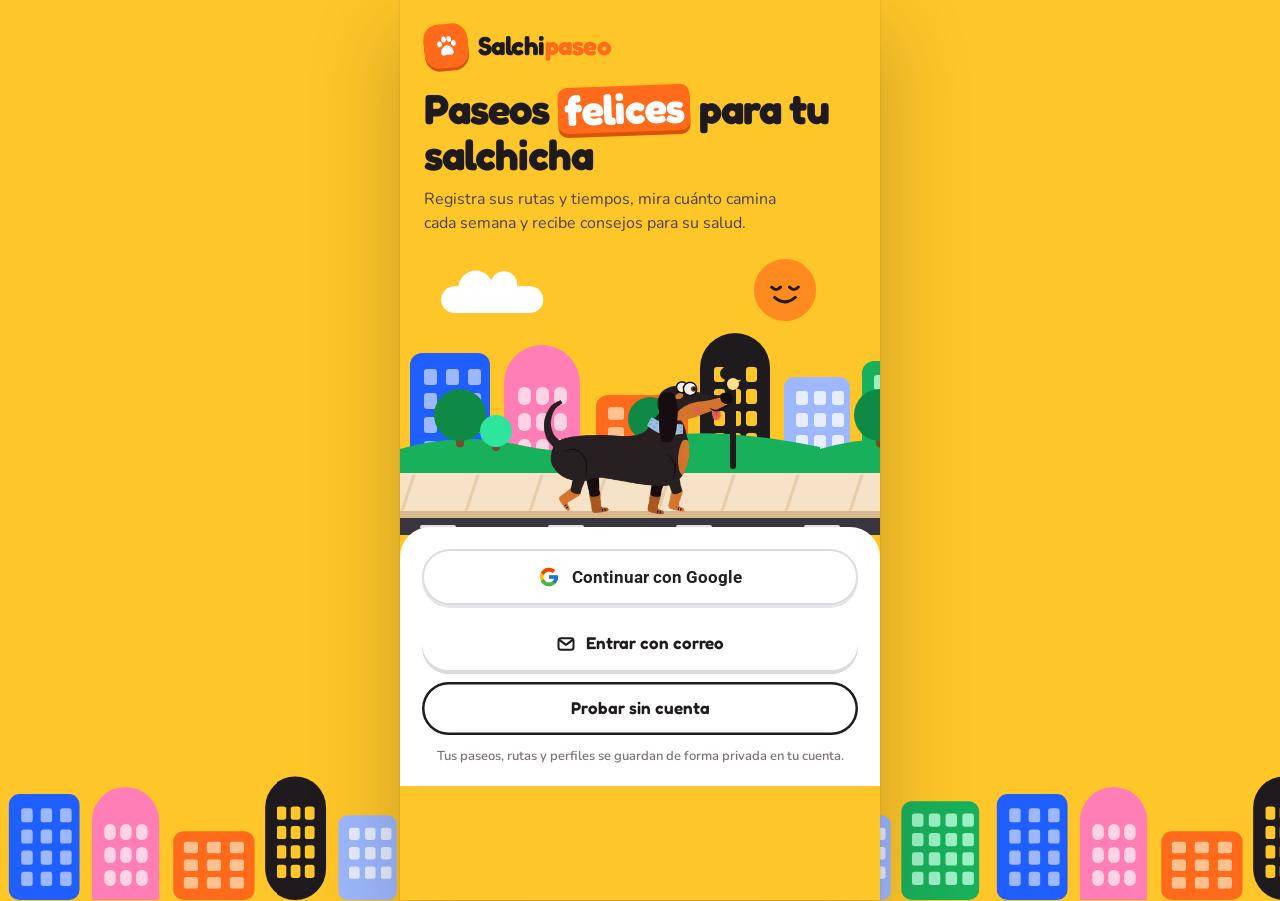
==== index.html @ cae1d387 "v6: el nivel ya no queda tapado por el perro en la app de iPhone" ====
<!DOCTYPE html>
<html lang="es">
<head>
<meta charset="utf-8">
<meta name="viewport" content="width=device-width, initial-scale=1, viewport-fit=cover">
<title>Salchipaseo · Paseos felices para tu perro</title>
<meta name="description" content="Registra los paseos de tu perro: rutas, tiempos, estadísticas y consejos de salud.">
<meta name="theme-color" content="#FFC629">
<meta name="apple-mobile-web-app-capable" content="yes">
<meta name="mobile-web-app-capable" content="yes">
<meta name="apple-mobile-web-app-status-bar-style" content="default">
<meta name="apple-mobile-web-app-title" content="Salchipaseo">
<link rel="manifest" href="manifest.webmanifest">
<link rel="icon" type="image/png" href="favicon.png">
<link rel="apple-touch-icon" href="apple-touch-icon.png">
<link rel="preconnect" href="https://fonts.googleapis.com">
<link rel="preconnect" href="https://fonts.gstatic.com" crossorigin>
<link href="https://fonts.googleapis.com/css2?family=Fredoka:wght@500;600;700&family=Nunito:wght@500;600;700;800&family=Roboto:wght@500;700&family=Caveat:wght@600;700&display=swap" rel="stylesheet">
<link rel="stylesheet" href="leaflet.css">
<link rel="stylesheet" href="styles.css?v=6">
</head>
<body>
<div class="desk-bg" id="deskBg" aria-hidden="true"></div>
<div class="app" id="app">

  <!-- ============ CARGANDO ============ -->
  <section class="screen loading on" id="scr-loading">
    <div class="walk-scene" data-scene><img class="ws-dog" data-asset="caminando" alt=""></div>
    <p>Cargando…</p>
  </section>

  <!-- ============ LOGIN ============ -->
  <section class="screen login" id="scr-login">
    <div class="login-top">
      <span class="logo"><span class="logo-mark" aria-hidden="true"><svg viewBox="0 0 24 24" fill="#fff"><ellipse cx="6" cy="9.5" rx="2.1" ry="2.6"/><ellipse cx="10" cy="5.6" rx="2.1" ry="2.7"/><ellipse cx="14.6" cy="5.6" rx="2.1" ry="2.7"/><ellipse cx="18.4" cy="9.6" rx="2.1" ry="2.6"/><path d="M12.3 11c2.6 0 5.6 3.6 5.6 6.2 0 1.8-1.3 2.6-2.8 2.6-1.2 0-1.8-.6-2.8-.6s-1.7.6-2.9.6c-1.5 0-2.8-.8-2.8-2.6 0-2.6 3-6.2 5.7-6.2z"/></svg></span><span>Salchi<b>paseo</b></span></span>
      <h1>Paseos <span>felices</span> para tu salchicha</h1>
      <p>Registra sus rutas y tiempos, mira cuánto camina cada semana y recibe consejos para su salud.</p>
    </div>
    <div class="walk-scene" data-scene><img class="ws-dog" data-asset="caminando" alt="Goku caminando por la vereda"></div>
    <div class="login-actions">
      <div class="config-warn" id="configWarn" hidden>Falta conectar Supabase: completa <b>config.js</b> para activar el login con Google. Mientras tanto puedes probar la app sin cuenta.</div>
      <button class="btn-google" id="googleBtn"><svg viewBox="0 0 48 48" aria-hidden="true"><path fill="#FFC107" d="M43.6 20.5H42V20H24v8h11.3C33.7 32.7 29.2 36 24 36c-6.6 0-12-5.4-12-12s5.4-12 12-12c3.1 0 5.8 1.2 7.9 3.1l5.7-5.7C34 6.1 29.3 4 24 4 12.9 4 4 12.9 4 24s8.9 20 20 20 20-8.9 20-20c0-1.3-.1-2.4-.4-3.5z"/><path fill="#FF3D00" d="m6.3 14.7 6.6 4.8C14.7 15.1 19 12 24 12c3.1 0 5.8 1.2 7.9 3.1l5.7-5.7C34 6.1 29.3 4 24 4 16.3 4 9.7 8.3 6.3 14.7z"/><path fill="#4CAF50" d="M24 44c5.2 0 9.9-2 13.4-5.2l-6.2-5.2C29.2 35.1 26.7 36 24 36c-5.2 0-9.6-3.3-11.3-8l-6.5 5C9.5 39.6 16.2 44 24 44z"/><path fill="#1976D2" d="M43.6 20.5H42V20H24v8h11.3c-.8 2.2-2.2 4.2-4.1 5.6l6.2 5.2C37 39.2 44 34 44 24c0-1.3-.1-2.4-.4-3.5z"/></svg>Continuar con Google</button>
      <button class="btn btn-white btn-block" id="otpBtn" data-action="otp"><svg viewBox="0 0 24 24" fill="none" stroke="currentColor" stroke-width="2.4" stroke-linecap="round" stroke-linejoin="round"><rect x="3" y="5" width="18" height="14" rx="3"/><path d="m4 7 8 6 8-6"/></svg>Entrar con correo</button>
      <button class="btn btn-ghost btn-block" id="demoBtn">Probar sin cuenta</button>
      <p class="fine">Tus paseos, rutas y perfiles se guardan de forma privada en tu cuenta.</p>
    </div>
  </section>

  <!-- ============ ONBOARDING ============ -->
  <section class="screen onboard" id="scr-onboard">
    <div class="onb-head" id="onbHead">
      <h1 id="onbTitle">¡Hola! Cuéntanos de tu salchicha</h1>
      <p>Con estos datos calculamos su comida, paseos y metas.</p>
      <img data-asset="ladeando" alt="Salchicha ladeando la cabeza">
    </div>
    <div class="onb-body">
      <form class="form" id="onbForm" autocomplete="off" data-dogform></form>
      <button class="btn btn-orange btn-lg btn-block" id="onbSave" style="margin-top:18px">Crear perfil</button>
      <button class="btn btn-ghost btn-block" id="onbCancel" style="margin-top:12px" hidden>Cancelar</button>
    </div>
  </section>

  <!-- ============ APP ============ -->
  <section class="screen" id="scr-main">
    <div class="demo-bar" id="demoBar" hidden><span class="pill">DEMO</span><span>Sin cuenta · no se guarda</span><button class="link-btn" id="demoExit">Iniciar sesión</button></div>
    <div class="sync-bar" id="syncBar" hidden></div>

    <!-- PERFIL -->
    <div class="view" id="v-perfil">
      <div class="pg-sky" id="pgSky">
        <div class="bokeh" id="pgBokeh"></div>
        <div class="pg-top">
          <button class="dog-switch" id="dogSwitch" aria-label="Cambiar de perro"><img alt=""><span data-bind="dogname">Goku</span><svg viewBox="0 0 24 24" fill="none" stroke="currentColor" stroke-width="3" stroke-linecap="round"><path d="m6 9 6 6 6-6"/></svg></button>
          <div class="pg-actions"><button class="pg-gear" data-action="add-photo" aria-label="Subir foto"><svg viewBox="0 0 24 24" fill="none" stroke="currentColor" stroke-width="2.2" stroke-linecap="round" stroke-linejoin="round"><path d="M4 8.5A2.5 2.5 0 0 1 6.5 6h1.8l1.4-2h4.6l1.4 2h1.8A2.5 2.5 0 0 1 20 8.5v9a2.5 2.5 0 0 1-2.5 2.5h-11A2.5 2.5 0 0 1 4 17.5z"/><circle cx="12" cy="13" r="3.6"/></svg></button><button class="pg-gear" data-go="ajustes" aria-label="Ajustes"><svg viewBox="0 0 24 24" fill="none" stroke="currentColor" stroke-width="2.2" stroke-linecap="round" stroke-linejoin="round"><circle cx="12" cy="12" r="3"/><path d="M19.4 15a1.7 1.7 0 0 0 .3 1.8l.1.1a2 2 0 1 1-2.8 2.8l-.1-.1a1.7 1.7 0 0 0-1.8-.3 1.7 1.7 0 0 0-1 1.5V21a2 2 0 1 1-4 0v-.1a1.7 1.7 0 0 0-1.1-1.5 1.7 1.7 0 0 0-1.8.3l-.1.1a2 2 0 1 1-2.8-2.8l.1-.1a1.7 1.7 0 0 0 .3-1.8 1.7 1.7 0 0 0-1.5-1H3a2 2 0 1 1 0-4h.1a1.7 1.7 0 0 0 1.5-1.1 1.7 1.7 0 0 0-.3-1.8l-.1-.1a2 2 0 1 1 2.8-2.8l.1.1a1.7 1.7 0 0 0 1.8.3H9a1.7 1.7 0 0 0 1-1.5V3a2 2 0 1 1 4 0v.1a1.7 1.7 0 0 0 1 1.5 1.7 1.7 0 0 0 1.8-.3l.1-.1a2 2 0 1 1 2.8 2.8l-.1.1a1.7 1.7 0 0 0-.3 1.8V9a1.7 1.7 0 0 0 1.5 1H21a2 2 0 1 1 0 4h-.1a1.7 1.7 0 0 0-1.5 1z"/></svg></button></div>
        </div>
        <div class="pg-lvl" id="pgLvl" role="button" tabindex="0"><span>NV</span><b id="pgLvlNum">1</b></div>
        <svg class="pg-arc" id="pgArc" viewBox="0 0 400 200" aria-hidden="true"></svg>
        <img class="pg-dog" id="pgDog" data-asset="ladeando" alt="Tu salchicha">
      </div>
      <div class="pg-card" id="pgCard"></div>
    </div>

    <!-- RUTAS -->
    <div class="view" id="v-rutas">
      <div class="vhead"><div><span class="kicker">Tus recorridos</span><h1>Rutas</h1></div><div class="right"><button class="btn btn-orange btn-sm" data-action="start-free"><svg viewBox="0 0 24 24" fill="currentColor"><circle cx="12" cy="12" r="6"/></svg>Grabar</button></div></div>
      <div class="vbody" id="routesBody"></div>
    </div>

    <!-- ESTADÍSTICAS -->
    <div class="view" id="v-stats">
      <div class="vhead"><div><span class="kicker">Números con cola</span><h1>Estadísticas</h1></div></div>
      <div class="vbody" id="statsBody"></div>
    </div>

    <!-- SALUD -->
    <div class="view" id="v-salud">
      <div class="vhead"><div><span class="kicker">Bienestar salchicha</span><h1>Salud</h1></div><div class="right"><button class="btn btn-white btn-sm" data-action="edit-dog">Editar perfil</button></div></div>
      <div class="vbody" id="healthBody"></div>
    </div>

    <!-- ÁLBUM -->
    <div class="view" id="v-fotos">
      <div class="vhead gal-head"><button class="icon-btn" data-go="perfil" aria-label="Volver al perfil"><svg viewBox="0 0 24 24" fill="none" stroke="currentColor" stroke-width="2.4" stroke-linecap="round" stroke-linejoin="round"><path d="M15 5l-7 7 7 7"/></svg></button><div><span class="kicker">Recuerdos</span><h1>Álbum de <span data-bind="dogname">Goku</span></h1></div><div class="right"><button class="btn btn-orange btn-sm" data-action="add-photo"><svg viewBox="0 0 24 24" fill="none" stroke="currentColor" stroke-width="2.6" stroke-linecap="round"><path d="M12 5v14M5 12h14"/></svg>Subir</button></div></div>
      <div class="vbody" id="galBody"></div>
    </div>

    <!-- AJUSTES -->
    <div class="view" id="v-ajustes">
      <div class="vhead"><div><span class="kicker">Tu cuenta</span><h1>Ajustes</h1></div></div>
      <div class="vbody" id="settingsBody"></div>
    </div>

    <nav class="bnav" id="bnav" aria-label="Secciones">
      <button data-go="perfil" class="on"><svg viewBox="0 0 24 24" fill="none" stroke="currentColor" stroke-width="2.4" stroke-linecap="round" stroke-linejoin="round"><path d="M4 21v-1a5 5 0 0 1 5-5h6a5 5 0 0 1 5 5v1"/><circle cx="12" cy="8" r="4"/></svg>Perfil</button>
      <button data-go="rutas"><svg viewBox="0 0 24 24" fill="none" stroke="currentColor" stroke-width="2.4" stroke-linecap="round" stroke-linejoin="round"><circle cx="6" cy="19" r="2.5"/><circle cx="18" cy="5" r="2.5"/><path d="M8.5 19H16a3.5 3.5 0 0 0 0-7H8a3.5 3.5 0 0 1 0-7h7.5"/></svg>Rutas</button>
      <button class="go" data-action="start-sheet" aria-label="Pasear"><span class="ball"><svg viewBox="0 0 24 24" fill="currentColor"><ellipse cx="6" cy="9.5" rx="2.1" ry="2.6"/><ellipse cx="10" cy="5.6" rx="2.1" ry="2.7"/><ellipse cx="14.6" cy="5.6" rx="2.1" ry="2.7"/><ellipse cx="18.4" cy="9.6" rx="2.1" ry="2.6"/><path d="M12.3 11c2.6 0 5.6 3.6 5.6 6.2 0 1.8-1.3 2.6-2.8 2.6-1.2 0-1.8-.6-2.8-.6s-1.7.6-2.9.6c-1.5 0-2.8-.8-2.8-2.6 0-2.6 3-6.2 5.7-6.2z"/></svg></span>Pasear</button>
      <button data-go="stats"><svg viewBox="0 0 24 24" fill="none" stroke="currentColor" stroke-width="2.4" stroke-linecap="round" stroke-linejoin="round"><path d="M5 20V11M12 20V4M19 20v-6"/></svg>Stats</button>
      <button data-go="salud"><svg viewBox="0 0 24 24" fill="none" stroke="currentColor" stroke-width="2.4" stroke-linecap="round" stroke-linejoin="round"><path d="M12 20s-7.5-4.6-7.5-10.2A4.3 4.3 0 0 1 12 7.2a4.3 4.3 0 0 1 7.5 2.6C19.5 15.4 12 20 12 20z"/></svg>Salud</button>
    </nav>
  </section>

  <!-- ============ PASEO EN VIVO ============ -->
  <div class="live" id="live" hidden>
    <div class="live-map">
      <div class="map" id="liveMap"></div>
      <div class="map-pill" id="gpsPill"><span class="dot"></span><span id="gpsText">Buscando señal GPS…</span></div>
      <button class="btn btn-white btn-sm pocket-btn" id="pocketBtn" aria-label="Modo bolsillo"><svg viewBox="0 0 24 24" fill="none" stroke="currentColor" stroke-width="2.4" stroke-linecap="round" stroke-linejoin="round"><path d="M20 14.5A8 8 0 1 1 9.5 4a6.5 6.5 0 0 0 10.5 10.5z"/></svg>Bolsillo</button>
      <button class="btn btn-white btn-sm recenter" id="recenter"><svg viewBox="0 0 24 24" fill="none" stroke="currentColor" stroke-width="2.4" stroke-linecap="round"><circle cx="12" cy="12" r="3.5"/><path d="M12 2v3M12 19v3M2 12h3M19 12h3"/></svg>Centrar</button>
    </div>
    <div class="live-panel" id="livePanel">
      <div class="live-top"><span class="rec"></span><span id="liveTitle">Paseando</span><span class="tag" id="modeTag">GPS</span></div>
      <div class="timer" id="timer">00:00</div>
      <p class="live-tip" id="liveTip">No bloquees el teléfono (pausa el GPS): usa <b>Bolsillo</b>.</p>
      <div class="live-stats">
        <div class="tile"><span>Distancia</span><b id="lDist">0,00<small>km</small></b></div>
        <div class="tile"><span>Ritmo</span><b id="lPace">–</b></div>
        <div class="tile"><span>Pasitos</span><b id="lSteps">0</b></div>
      </div>
      <div>
        <div class="goal-row"><span id="lGoalLbl">Este paseo</span><span id="lGoalTxt">0 / 20 min</span></div>
        <div class="lane" id="lane">
          <svg class="lane-flag" viewBox="0 0 26 44" aria-hidden="true"><rect x="3" y="2" width="4" height="42" rx="2" fill="#1E1A1D"/><path d="M7 4h16l-5 7 5 7H7z" fill="#FF6B1A"/></svg>
          <img class="lane-dog" data-asset="caminando" alt="">
          <div class="goalbar"><i id="lGoalBar" style="width:0%"></i></div>
        </div>
        <p class="lane-sub" id="lDaySub"></p>
      </div>
      <div class="follow-note" id="followNote" hidden></div>
      <div class="flags">
        <button class="flag" id="flagPee" aria-pressed="false"></button>
        <button class="flag" id="flagPoop" aria-pressed="false"></button>
      </div>
      <div class="live-actions">
        <button class="btn btn-white" id="pauseBtn"></button>
        <button class="btn btn-red" id="stopBtn"><svg viewBox="0 0 24 24" fill="currentColor"><rect x="6" y="6" width="12" height="12" rx="3"/></svg>Terminar</button>
      </div>
    </div>
  </div>
</div>

<div class="pocket" id="pocket" hidden><div class="pk-in"><div class="pk-time" id="pkTime">00:00</div><div class="pk-info" id="pkInfo"></div><p>Modo bolsillo · el GPS sigue grabando<br>Toca dos veces para volver</p></div></div>
<input type="file" id="photoInput" accept="image/*" multiple class="sr" tabindex="-1" aria-hidden="true">
<div id="layer"></div>
<div class="tooltip" id="tooltip"></div>
<div class="toast" id="toast" role="status" aria-live="polite"></div>

<script src="app-nativa.js?v=6"></script>
<script src="leaflet.js"></script>
<script src="supabase.js"></script>
<script src="config.js"></script>
<script>window.SALCHI_ASSETS={"caminando": "goku-caminando-sprite.webp", "ladeando": "goku-ladeando-sprite.webp", "durmiendo": "goku-durmiendo-sprite.webp", "cara": "goku-cara.webp"};</script>
<script src="app.js?v=6"></script>
</body>
</html>
---- leaflet.css ----
/* required styles */

.leaflet-pane,
.leaflet-tile,
.leaflet-marker-icon,
.leaflet-marker-shadow,
.leaflet-tile-container,
.leaflet-pane > svg,
.leaflet-pane > canvas,
.leaflet-zoom-box,
.leaflet-image-layer,
.leaflet-layer {
	position: absolute;
	left: 0;
	top: 0;
	}
.leaflet-container {
	overflow: hidden;
	}
.leaflet-tile,
.leaflet-marker-icon,
.leaflet-marker-shadow {
	-webkit-user-select: none;
	   -moz-user-select: none;
	        user-select: none;
	  -webkit-user-drag: none;
	}
/* Prevents IE11 from highlighting tiles in blue */
.leaflet-tile::selection {
	background: transparent;
}
/* Safari renders non-retina tile on retina better with this, but Chrome is worse */
.leaflet-safari .leaflet-tile {
	image-rendering: -webkit-optimize-contrast;
	}
/* hack that prevents hw layers "stretching" when loading new tiles */
.leaflet-safari .leaflet-tile-container {
	width: 1600px;
	height: 1600px;
	-webkit-transform-origin: 0 0;
	}
.leaflet-marker-icon,
.leaflet-marker-shadow {
	display: block;
	}
/* .leaflet-container svg: reset svg max-width decleration shipped in Joomla! (joomla.org) 3.x */
/* .leaflet-container img: map is broken in FF if you have max-width: 100% on tiles */
.leaflet-container .leaflet-overlay-pane svg {
	max-width: none !important;
	max-height: none !important;
	}
.leaflet-container .leaflet-marker-pane img,
.leaflet-container .leaflet-shadow-pane img,
.leaflet-container .leaflet-tile-pane img,
.leaflet-container img.leaflet-image-layer,
.leaflet-container .leaflet-tile {
	max-width: none !important;
	max-height: none !important;
	width: auto;
	padding: 0;
	}

.leaflet-container img.leaflet-tile {
	/* See: https://bugs.chromium.org/p/chromium/issues/detail?id=600120 */
	mix-blend-mode: plus-lighter;
}

.leaflet-container.leaflet-touch-zoom {
	-ms-touch-action: pan-x pan-y;
	touch-action: pan-x pan-y;
	}
.leaflet-container.leaflet-touch-drag {
	-ms-touch-action: pinch-zoom;
	/* Fallback for FF which doesn't support pinch-zoom */
	touch-action: none;
	touch-action: pinch-zoom;
}
.leaflet-container.leaflet-touch-drag.leaflet-touch-zoom {
	-ms-touch-action: none;
	touch-action: none;
}
.leaflet-container {
	-webkit-tap-highlight-color: transparent;
}
.leaflet-container a {
	-webkit-tap-highlight-color: rgba(51, 181, 229, 0.4);
}
.leaflet-tile {
	filter: inherit;
	visibility: hidden;
	}
.leaflet-tile-loaded {
	visibility: inherit;
	}
.leaflet-zoom-box {
	width: 0;
	height: 0;
	-moz-box-sizing: border-box;
	     box-sizing: border-box;
	z-index: 800;
	}
/* workaround for https://bugzilla.mozilla.org/show_bug.cgi?id=888319 */
.leaflet-overlay-pane svg {
	-moz-user-select: none;
	}

.leaflet-pane         { z-index: 400; }

.leaflet-tile-pane    { z-index: 200; }
.leaflet-overlay-pane { z-index: 400; }
.leaflet-shadow-pane  { z-index: 500; }
.leaflet-marker-pane  { z-index: 600; }
.leaflet-tooltip-pane   { z-index: 650; }
.leaflet-popup-pane   { z-index: 700; }

.leaflet-map-pane canvas { z-index: 100; }
.leaflet-map-pane svg    { z-index: 200; }

.leaflet-vml-shape {
	width: 1px;
	height: 1px;
	}
.lvml {
	behavior: url(#default#VML);
	display: inline-block;
	position: absolute;
	}


/* control positioning */

.leaflet-control {
	position: relative;
	z-index: 800;
	pointer-events: visiblePainted; /* IE 9-10 doesn't have auto */
	pointer-events: auto;
	}
.leaflet-top,
.leaflet-bottom {
	position: absolute;
	z-index: 1000;
	pointer-events: none;
	}
.leaflet-top {
	top: 0;
	}
.leaflet-right {
	right: 0;
	}
.leaflet-bottom {
	bottom: 0;
	}
.leaflet-left {
	left: 0;
	}
.leaflet-control {
	float: left;
	clear: both;
	}
.leaflet-right .leaflet-control {
	float: right;
	}
.leaflet-top .leaflet-control {
	margin-top: 10px;
	}
.leaflet-bottom .leaflet-control {
	margin-bottom: 10px;
	}
.leaflet-left .leaflet-control {
	margin-left: 10px;
	}
.leaflet-right .leaflet-control {
	margin-right: 10px;
	}


/* zoom and fade animations */

.leaflet-fade-anim .leaflet-popup {
	opacity: 0;
	-webkit-transition: opacity 0.2s linear;
	   -moz-transition: opacity 0.2s linear;
	        transition: opacity 0.2s linear;
	}
.leaflet-fade-anim .leaflet-map-pane .leaflet-popup {
	opacity: 1;
	}
.leaflet-zoom-animated {
	-webkit-transform-origin: 0 0;
	    -ms-transform-origin: 0 0;
	        transform-origin: 0 0;
	}
svg.leaflet-zoom-animated {
	will-change: transform;
}

.leaflet-zoom-anim .leaflet-zoom-animated {
	-webkit-transition: -webkit-transform 0.25s cubic-bezier(0,0,0.25,1);
	   -moz-transition:    -moz-transform 0.25s cubic-bezier(0,0,0.25,1);
	        transition:         transform 0.25s cubic-bezier(0,0,0.25,1);
	}
.leaflet-zoom-anim .leaflet-tile,
.leaflet-pan-anim .leaflet-tile {
	-webkit-transition: none;
	   -moz-transition: none;
	        transition: none;
	}

.leaflet-zoom-anim .leaflet-zoom-hide {
	visibility: hidden;
	}


/* cursors */

.leaflet-interactive {
	cursor: pointer;
	}
.leaflet-grab {
	cursor: -webkit-grab;
	cursor:    -moz-grab;
	cursor:         grab;
	}
.leaflet-crosshair,
.leaflet-crosshair .leaflet-interactive {
	cursor: crosshair;
	}
.leaflet-popup-pane,
.leaflet-control {
	cursor: auto;
	}
.leaflet-dragging .leaflet-grab,
.leaflet-dragging .leaflet-grab .leaflet-interactive,
.leaflet-dragging .leaflet-marker-draggable {
	cursor: move;
	cursor: -webkit-grabbing;
	cursor:    -moz-grabbing;
	cursor:         grabbing;
	}

/* marker & overlays interactivity */
.leaflet-marker-icon,
.leaflet-marker-shadow,
.leaflet-image-layer,
.leaflet-pane > svg path,
.leaflet-tile-container {
	pointer-events: none;
	}

.leaflet-marker-icon.leaflet-interactive,
.leaflet-image-layer.leaflet-interactive,
.leaflet-pane > svg path.leaflet-interactive,
svg.leaflet-image-layer.leaflet-interactive path {
	pointer-events: visiblePainted; /* IE 9-10 doesn't have auto */
	pointer-events: auto;
	}

/* visual tweaks */

.leaflet-container {
	background: #ddd;
	outline-offset: 1px;
	}
.leaflet-container a {
	color: #0078A8;
	}
.leaflet-zoom-box {
	border: 2px dotted #38f;
	background: rgba(255,255,255,0.5);
	}


/* general typography */
.leaflet-container {
	font-family: "Helvetica Neue", Arial, Helvetica, sans-serif;
	font-size: 12px;
	font-size: 0.75rem;
	line-height: 1.5;
	}


/* general toolbar styles */

.leaflet-bar {
	box-shadow: 0 1px 5px rgba(0,0,0,0.65);
	border-radius: 4px;
	}
.leaflet-bar a {
	background-color: #fff;
	border-bottom: 1px solid #ccc;
	width: 26px;
	height: 26px;
	line-height: 26px;
	display: block;
	text-align: center;
	text-decoration: none;
	color: black;
	}
.leaflet-bar a,
.leaflet-control-layers-toggle {
	background-position: 50% 50%;
	background-repeat: no-repeat;
	display: block;
	}
.leaflet-bar a:hover,
.leaflet-bar a:focus {
	background-color: #f4f4f4;
	}
.leaflet-bar a:first-child {
	border-top-left-radius: 4px;
	border-top-right-radius: 4px;
	}
.leaflet-bar a:last-child {
	border-bottom-left-radius: 4px;
	border-bottom-right-radius: 4px;
	border-bottom: none;
	}
.leaflet-bar a.leaflet-disabled {
	cursor: default;
	background-color: #f4f4f4;
	color: #bbb;
	}

.leaflet-touch .leaflet-bar a {
	width: 30px;
	height: 30px;
	line-height: 30px;
	}
.leaflet-touch .leaflet-bar a:first-child {
	border-top-left-radius: 2px;
	border-top-right-radius: 2px;
	}
.leaflet-touch .leaflet-bar a:last-child {
	border-bottom-left-radius: 2px;
	border-bottom-right-radius: 2px;
	}

/* zoom control */

.leaflet-control-zoom-in,
.leaflet-control-zoom-out {
	font: bold 18px 'Lucida Console', Monaco, monospace;
	text-indent: 1px;
	}

.leaflet-touch .leaflet-control-zoom-in, .leaflet-touch .leaflet-control-zoom-out  {
	font-size: 22px;
	}


/* layers control */

.leaflet-control-layers {
	box-shadow: 0 1px 5px rgba(0,0,0,0.4);
	background: #fff;
	border-radius: 5px;
	}
.leaflet-control-layers-toggle {
	background-image: url(images/layers.png);
	width: 36px;
	height: 36px;
	}
.leaflet-retina .leaflet-control-layers-toggle {
	background-image: url(images/layers-2x.png);
	background-size: 26px 26px;
	}
.leaflet-touch .leaflet-control-layers-toggle {
	width: 44px;
	height: 44px;
	}
.leaflet-control-layers .leaflet-control-layers-list,
.leaflet-control-layers-expanded .leaflet-control-layers-toggle {
	display: none;
	}
.leaflet-control-layers-expanded .leaflet-control-layers-list {
	display: block;
	position: relative;
	}
.leaflet-control-layers-expanded {
	padding: 6px 10px 6px 6px;
	color: #333;
	background: #fff;
	}
.leaflet-control-layers-scrollbar {
	overflow-y: scroll;
	overflow-x: hidden;
	padding-right: 5px;
	}
.leaflet-control-layers-selector {
	margin-top: 2px;
	position: relative;
	top: 1px;
	}
.leaflet-control-layers label {
	display: block;
	font-size: 13px;
	font-size: 1.08333em;
	}
.leaflet-control-layers-separator {
	height: 0;
	border-top: 1px solid #ddd;
	margin: 5px -10px 5px -6px;
	}

/* Default icon URLs */
.leaflet-default-icon-path { /* used only in path-guessing heuristic, see L.Icon.Default */
	background-image: url(images/marker-icon.png);
	}


/* attribution and scale controls */

.leaflet-container .leaflet-control-attribution {
	background: #fff;
	background: rgba(255, 255, 255, 0.8);
	margin: 0;
	}
.leaflet-control-attribution,
.leaflet-control-scale-line {
	padding: 0 5px;
	color: #333;
	line-height: 1.4;
	}
.leaflet-control-attribution a {
	text-decoration: none;
	}
.leaflet-control-attribution a:hover,
.leaflet-control-attribution a:focus {
	text-decoration: underline;
	}
.leaflet-attribution-flag {
	display: inline !important;
	vertical-align: baseline !important;
	width: 1em;
	height: 0.6669em;
	}
.leaflet-left .leaflet-control-scale {
	margin-left: 5px;
	}
.leaflet-bottom .leaflet-control-scale {
	margin-bottom: 5px;
	}
.leaflet-control-scale-line {
	border: 2px solid #777;
	border-top: none;
	line-height: 1.1;
	padding: 2px 5px 1px;
	white-space: nowrap;
	-moz-box-sizing: border-box;
	     box-sizing: border-box;
	background: rgba(255, 255, 255, 0.8);
	text-shadow: 1px 1px #fff;
	}
.leaflet-control-scale-line:not(:first-child) {
	border-top: 2px solid #777;
	border-bottom: none;
	margin-top: -2px;
	}
.leaflet-control-scale-line:not(:first-child):not(:last-child) {
	border-bottom: 2px solid #777;
	}

.leaflet-touch .leaflet-control-attribution,
.leaflet-touch .leaflet-control-layers,
.leaflet-touch .leaflet-bar {
	box-shadow: none;
	}
.leaflet-touch .leaflet-control-layers,
.leaflet-touch .leaflet-bar {
	border: 2px solid rgba(0,0,0,0.2);
	background-clip: padding-box;
	}


/* popup */

.leaflet-popup {
	position: absolute;
	text-align: center;
	margin-bottom: 20px;
	}
.leaflet-popup-content-wrapper {
	padding: 1px;
	text-align: left;
	border-radius: 12px;
	}
.leaflet-popup-content {
	margin: 13px 24px 13px 20px;
	line-height: 1.3;
	font-size: 13px;
	font-size: 1.08333em;
	min-height: 1px;
	}
.leaflet-popup-content p {
	margin: 17px 0;
	margin: 1.3em 0;
	}
.leaflet-popup-tip-container {
	width: 40px;
	height: 20px;
	position: absolute;
	left: 50%;
	margin-top: -1px;
	margin-left: -20px;
	overflow: hidden;
	pointer-events: none;
	}
.leaflet-popup-tip {
	width: 17px;
	height: 17px;
	padding: 1px;

	margin: -10px auto 0;
	pointer-events: auto;

	-webkit-transform: rotate(45deg);
	   -moz-transform: rotate(45deg);
	    -ms-transform: rotate(45deg);
	        transform: rotate(45deg);
	}
.leaflet-popup-content-wrapper,
.leaflet-popup-tip {
	background: white;
	color: #333;
	box-shadow: 0 3px 14px rgba(0,0,0,0.4);
	}
.leaflet-container a.leaflet-popup-close-button {
	position: absolute;
	top: 0;
	right: 0;
	border: none;
	text-align: center;
	width: 24px;
	height: 24px;
	font: 16px/24px Tahoma, Verdana, sans-serif;
	color: #757575;
	text-decoration: none;
	background: transparent;
	}
.leaflet-container a.leaflet-popup-close-button:hover,
.leaflet-container a.leaflet-popup-close-button:focus {
	color: #585858;
	}
.leaflet-popup-scrolled {
	overflow: auto;
	}

.leaflet-oldie .leaflet-popup-content-wrapper {
	-ms-zoom: 1;
	}
.leaflet-oldie .leaflet-popup-tip {
	width: 24px;
	margin: 0 auto;

	-ms-filter: "progid:DXImageTransform.Microsoft.Matrix(M11=0.70710678, M12=0.70710678, M21=-0.70710678, M22=0.70710678)";
	filter: progid:DXImageTransform.Microsoft.Matrix(M11=0.70710678, M12=0.70710678, M21=-0.70710678, M22=0.70710678);
	}

.leaflet-oldie .leaflet-control-zoom,
.leaflet-oldie .leaflet-control-layers,
.leaflet-oldie .leaflet-popup-content-wrapper,
.leaflet-oldie .leaflet-popup-tip {
	border: 1px solid #999;
	}


/* div icon */

.leaflet-div-icon {
	background: #fff;
	border: 1px solid #666;
	}


/* Tooltip */
/* Base styles for the element that has a tooltip */
.leaflet-tooltip {
	position: absolute;
	padding: 6px;
	background-color: #fff;
	border: 1px solid #fff;
	border-radius: 3px;
	color: #222;
	white-space: nowrap;
	-webkit-user-select: none;
	-moz-user-select: none;
	-ms-user-select: none;
	user-select: none;
	pointer-events: none;
	box-shadow: 0 1px 3px rgba(0,0,0,0.4);
	}
.leaflet-tooltip.leaflet-interactive {
	cursor: pointer;
	pointer-events: auto;
	}
.leaflet-tooltip-top:before,
.leaflet-tooltip-bottom:before,
.leaflet-tooltip-left:before,
.leaflet-tooltip-right:before {
	position: absolute;
	pointer-events: none;
	border: 6px solid transparent;
	background: transparent;
	content: "";
	}

/* Directions */

.leaflet-tooltip-bottom {
	margin-top: 6px;
}
.leaflet-tooltip-top {
	margin-top: -6px;
}
.leaflet-tooltip-bottom:before,
.leaflet-tooltip-top:before {
	left: 50%;
	margin-left: -6px;
	}
.leaflet-tooltip-top:before {
	bottom: 0;
	margin-bottom: -12px;
	border-top-color: #fff;
	}
.leaflet-tooltip-bottom:before {
	top: 0;
	margin-top: -12px;
	margin-left: -6px;
	border-bottom-color: #fff;
	}
.leaflet-tooltip-left {
	margin-left: -6px;
}
.leaflet-tooltip-right {
	margin-left: 6px;
}
.leaflet-tooltip-left:before,
.leaflet-tooltip-right:before {
	top: 50%;
	margin-top: -6px;
	}
.leaflet-tooltip-left:before {
	right: 0;
	margin-right: -12px;
	border-left-color: #fff;
	}
.leaflet-tooltip-right:before {
	left: 0;
	margin-left: -12px;
	border-right-color: #fff;
	}

/* Printing */

@media print {
	/* Prevent printers from removing background-images of controls. */
	.leaflet-control {
		-webkit-print-color-adjust: exact;
		print-color-adjust: exact;
		}
	}
---- styles.css ----
/* =========================================================
   Salchipaseo · estilos (mobile first)
   ========================================================= */
:root{
  --yellow:#FFC629; --yellow-2:#FFE08A; --yellow-3:#FFF3CC;
  --orange:#FF6B1A; --orange-d:#D9520A; --orange-3:#FFE6D6;
  --blue:#1F5EFF; --blue-d:#1544C2; --blue-2:#9DB8FF; --blue-3:#E6EDFF;
  --green:#18B05A; --green-d:#0E8A44; --green-2:#2EE59D; --green-3:#DDF7E8;
  --teal:#19C3A6;
  --pink:#FF7EB6; --pink-d:#E0558F; --pink-2:#FFD3E6;
  --red:#F0483E; --tan:#D9772E;
  --ink:#1E1A1D; --ink-2:#4A4247; --ink-3:#7B7176; --slate:#3E5C63;
  --cream:#FFF6EA; --paper:#fff; --line:#F1E3CF; --sand:#F6E2C6;
  --r-lg:28px; --r:22px; --r-sm:16px;
  --f-display:'Fredoka', ui-rounded, 'SF Pro Rounded', 'Nunito', system-ui, sans-serif;
  --f-body:'Nunito', ui-rounded, system-ui, -apple-system, 'Segoe UI', sans-serif;
  --app-w:480px;
  --safe-b:env(safe-area-inset-bottom,0px);
  --safe-t:env(safe-area-inset-top,0px);
}
*{box-sizing:border-box;-webkit-tap-highlight-color:transparent}
[hidden]{display:none!important}
html,body{margin:0;min-height:100%}
body{background:var(--cream);color:var(--ink);font-family:var(--f-body);font-size:16px;line-height:1.45;-webkit-font-smoothing:antialiased;overscroll-behavior-y:none}
img{max-width:100%;display:block}
button,input,select{font:inherit;color:inherit}
button{cursor:pointer}
h1,h2,h3,h4{font-family:var(--f-display);font-weight:600;line-height:1.1;margin:0;letter-spacing:-.01em}
p{margin:0}
.muted{color:var(--ink-3)}
.sr{position:absolute;width:1px;height:1px;overflow:hidden;clip:rect(0 0 0 0);white-space:nowrap}
:focus-visible{outline:3px solid var(--blue);outline-offset:2px;border-radius:12px}

/* ---------- App shell (phone column) ---------- */
.desk-bg{display:none}
.app{position:relative;max-width:var(--app-w);margin:0 auto;min-height:100vh;min-height:100dvh;background:var(--cream);overflow-x:hidden}
.screen{display:none;min-height:100vh;min-height:100dvh;position:relative}
.screen.on{display:block}
@media (min-width:760px){
  body{background:var(--yellow)}
  .desk-bg{display:block;position:fixed;inset:0;z-index:0;pointer-events:none;background-repeat:repeat-x;background-position:bottom left;background-size:auto 150px}
  .app{z-index:1;box-shadow:0 0 0 1px rgba(0,0,0,.04),0 30px 80px rgba(30,26,29,.25)}
}

/* ---------- Buttons ---------- */
.btn{--bg:var(--ink);--fg:#fff;--sh:#000;font-family:var(--f-display);font-weight:600;font-size:17px;border:0;border-radius:999px;padding:14px 22px;display:inline-flex;align-items:center;justify-content:center;gap:10px;background:var(--bg);color:var(--fg);box-shadow:0 4px 0 var(--sh);transition:transform .1s, box-shadow .1s, filter .15s;white-space:nowrap;text-decoration:none;user-select:none}
.btn:active{transform:translateY(3px);box-shadow:0 1px 0 var(--sh)}
.btn svg{width:20px;height:20px;flex:none}
.btn-block{width:100%}
.btn-lg{font-size:19px;padding:17px 26px}
.btn-sm{font-size:15px;padding:10px 16px;box-shadow:0 3px 0 var(--sh)}
.btn-orange{--bg:var(--orange);--sh:var(--orange-d)}
.btn-green{--bg:var(--green);--sh:var(--green-d)}
.btn-blue{--bg:var(--blue);--sh:var(--blue-d)}
.btn-red{--bg:var(--red);--sh:#B92E26}
.btn-white{--bg:#fff;--fg:var(--ink);--sh:rgba(30,26,29,.16)}
.btn-ghost{--bg:transparent;--fg:var(--ink);box-shadow:inset 0 0 0 2.5px var(--ink)}
.btn-ghost:active{box-shadow:inset 0 0 0 2.5px var(--ink);transform:translateY(1px)}
.btn[disabled]{opacity:.5;pointer-events:none}
.link-btn{background:none;border:0;padding:0;font-weight:800;text-decoration:underline;text-underline-offset:3px}
.icon-btn{width:42px;height:42px;border-radius:50%;border:0;background:#fff;display:grid;place-items:center;color:var(--ink-2);box-shadow:0 2px 0 var(--line);flex:none}
.icon-btn svg{width:20px;height:20px}
.icon-btn.danger{color:var(--red)}
.icon-btn.armed{background:var(--red);color:#fff}

/* ---------- Logo ---------- */
.logo{display:inline-flex;align-items:center;gap:10px;font-family:var(--f-display);font-weight:700;font-size:26px;letter-spacing:-.02em;color:var(--ink)}
.logo b{color:var(--orange);font-weight:700}
.logo-mark{width:44px;height:44px;border-radius:15px;background:var(--orange);display:grid;place-items:center;transform:rotate(-6deg);box-shadow:0 3px 0 var(--orange-d)}
.logo-mark svg{width:27px;height:27px}

/* ---------- Walking scene (parallax) ---------- */
.walk-scene{position:relative;height:270px;overflow:hidden}
.ws-sun{position:absolute;right:12%;top:18px;width:74px;height:74px}
.ws-cloud{position:absolute;top:34px;left:8%;width:110px;animation:cloud 16s linear infinite}
.ws-cloud.c2{top:74px;left:auto;right:-30%;width:80px;animation-duration:22s;animation-delay:-8s}
@keyframes cloud{from{transform:translateX(40vw)}to{transform:translateX(-60vw)}}
.ws-layer{position:absolute;left:0;right:0;background-repeat:repeat-x}
.ws-far{bottom:62px;height:170px;background-size:560px 170px;animation:scrollFar 18s linear infinite}
.ws-near{bottom:62px;height:120px;background-size:420px 120px;animation:scrollNear 6.5s linear infinite}
.ws-ground{bottom:0;height:62px;background-size:128px 62px;animation:scrollGround 1.1s linear infinite}
@keyframes scrollFar{to{background-position-x:-560px}}
@keyframes scrollNear{to{background-position-x:-420px}}
@keyframes scrollGround{to{background-position-x:-128px}}
.ws-dog{position:absolute;left:50%;bottom:20px;width:230px;transform:translateX(-52%);z-index:3}
.walk-scene.paused .ws-layer,.walk-scene.paused .ws-cloud{animation-play-state:paused}

/* ---------- Loading ---------- */
.loading{background:var(--yellow);display:none;flex-direction:column;justify-content:center;align-items:center;gap:10px;text-align:center}
.loading.on{display:flex}
.loading .walk-scene{width:100%}
.loading p{font-family:var(--f-display);font-weight:600;font-size:20px}

/* ---------- Login ---------- */
.login{background:var(--yellow)}
.login.on{display:flex;flex-direction:column}
.login-top{padding:calc(24px + var(--safe-t)) 24px 0;position:relative;z-index:2}
.login-top h1{font-size:clamp(32px,9.4vw,42px);font-weight:700;letter-spacing:-.025em;margin:18px 0 10px}
.login-top h1 span{color:#fff;background:var(--orange);padding:0 .16em;border-radius:.22em;display:inline-block;transform:rotate(-2deg);box-shadow:0 4px 0 var(--orange-d)}
.login-top p{font-size:16px;color:var(--ink-2);max-width:380px}
.login .walk-scene{margin-top:0;flex:1;min-height:200px;max-height:300px}
.login .ws-dog{width:200px;bottom:18px}
.login-actions{background:#fff;border-radius:30px 30px 0 0;padding:22px 22px calc(20px + var(--safe-b));display:flex;flex-direction:column;gap:12px;margin-top:-8px;position:relative;z-index:4}
.btn-google{display:flex;align-items:center;justify-content:center;gap:12px;width:100%;border:2px solid #DADCE0;background:#fff;border-radius:999px;padding:14px 18px;font-family:'Roboto',var(--f-body);font-weight:700;font-size:17px;color:#1F1F1F;box-shadow:0 3px 0 #E4E6EA;transition:transform .1s}
.btn-google:active{transform:translateY(2px);box-shadow:0 1px 0 #E4E6EA}
.btn-google svg{width:22px;height:22px}
.fine{font-size:13px;color:var(--ink-3);text-align:center;font-weight:600}
.config-warn{background:var(--orange-3);color:var(--orange-d);border-radius:var(--r-sm);padding:12px 14px;font-weight:700;font-size:14px}

/* ---------- Onboarding ---------- */
.onboard{background:var(--cream)}
.onb-head{background:var(--pink);padding:calc(24px + var(--safe-t)) 22px 40px;position:relative;overflow:hidden;min-height:240px}
.onb-head h1{font-size:30px;position:relative;z-index:2;max-width:62%}
.onb-head p{position:relative;z-index:2;font-weight:700;color:var(--ink-2);max-width:58%;margin-top:8px}
.onb-head :is(img,.sprite){position:absolute;right:-10px;bottom:-34px;width:52%;z-index:1}
.onb-head svg.deco{position:absolute;inset:0;width:100%;height:100%}
.onb-body{padding:22px 20px calc(30px + var(--safe-b));margin-top:-18px;background:var(--cream);border-radius:28px 28px 0 0;position:relative;z-index:3}

/* ---------- Forms ---------- */
.form{display:grid;grid-template-columns:1fr 1fr;gap:12px}
.field{display:flex;flex-direction:column;gap:6px;min-width:0}
.field.full{grid-column:1/-1}
.field label,.flabel{font-size:13px;font-weight:800;color:var(--ink-2)}
.input{font-weight:700;border:2.5px solid var(--line);background:#fff;border-radius:14px;padding:11px 12px;width:100%;appearance:none;-webkit-appearance:none;min-height:48px;font-size:16px}
.input:focus{outline:none;border-color:var(--blue)}
.seg{display:flex;background:#fff;border-radius:14px;padding:4px;gap:4px;border:2.5px solid var(--line)}
.seg button{flex:1;border:0;background:transparent;border-radius:10px;padding:9px 4px;font-weight:800;font-size:14px;color:var(--ink-2)}
.seg button.on{background:var(--ink);color:#fff}
.hint{font-size:13px;color:var(--ink-3);font-weight:600}

/* ---------- Demo bar ---------- */
.demo-bar{background:var(--blue);color:#fff;font-size:13px;font-weight:700;padding:calc(8px + var(--safe-t)) 16px 8px;display:flex;gap:10px;align-items:center;position:relative;z-index:30}
.demo-bar .pill{background:rgba(255,255,255,.2);border-radius:999px;padding:1px 8px;font-weight:800;font-size:11px;letter-spacing:.05em}
.demo-bar .link-btn{margin-left:auto;color:#fff;font-size:13px}
.sync-bar{background:var(--orange);color:#fff;font-size:13px;font-weight:800;padding:7px 16px;text-align:center}

/* ---------- Views ---------- */
.view{display:none;padding-bottom:calc(112px + var(--safe-b))}
.view.on{display:block;animation:fadeUp .3s ease both}
@keyframes fadeUp{from{opacity:0;transform:translateY(6px)}to{opacity:1;transform:none}}
.vhead{padding:calc(22px + var(--safe-t)) 20px 14px;display:flex;align-items:flex-end;gap:12px}
.vhead h1{font-size:36px;font-weight:700}
.vhead .kicker{display:block;font-family:var(--f-display);font-weight:600;font-size:13px;text-transform:uppercase;letter-spacing:.1em;color:var(--ink-3);margin-bottom:4px}
.vhead .right{margin-left:auto;display:flex;gap:8px}
.vbody{padding:0 16px;display:flex;flex-direction:column;gap:14px}
.demo .vhead{padding-top:18px}

/* ---------- Cards ---------- */
.card{background:#fff;border-radius:var(--r);padding:18px;position:relative;overflow:hidden;box-shadow:0 3px 0 var(--line)}
.card h3{font-size:20px}
.ctitle{display:flex;align-items:center;gap:10px;margin-bottom:12px;flex-wrap:wrap}
.ctitle h3{margin:0}
.ctitle .badge,.ctitle .right{margin-left:auto}
.ic{width:38px;height:38px;border-radius:13px;display:grid;place-items:center;flex:none}
.ic svg{width:21px;height:21px}
.ic-orange{background:var(--orange-3);color:var(--orange)}
.ic-blue{background:var(--blue-3);color:var(--blue)}
.ic-green{background:var(--green-3);color:var(--green-d)}
.ic-pink{background:var(--pink-2);color:var(--pink-d)}
.ic-yellow{background:var(--yellow-3);color:#B07B00}
.badge{display:inline-flex;align-items:center;gap:5px;font-size:12px;font-weight:800;padding:4px 10px;border-radius:999px;background:var(--cream);color:var(--ink-2);white-space:nowrap}
.badge svg{width:13px;height:13px}
.badge.good{background:var(--green-3);color:var(--green-d)}
.badge.warn{background:var(--orange-3);color:var(--orange-d)}
.big-num{font-family:var(--f-display);font-weight:600;font-size:36px;line-height:1;letter-spacing:-.02em}
.big-num small{font-size:15px;color:var(--ink-3);font-weight:600;margin-left:4px;letter-spacing:0}
.g2{display:grid;grid-template-columns:1fr 1fr;gap:12px}
.goalbar{height:12px;background:var(--cream);border-radius:999px;overflow:hidden}
.goalbar i{display:block;height:100%;background:var(--green);border-radius:999px;transition:width .4s}
.goal-row{display:flex;justify-content:space-between;font-size:14px;font-weight:700;color:var(--ink-2);margin-bottom:6px}

/* =========================================================
   PERFIL estilo "ficha" (arco de nivel + tarjeta)
   ========================================================= */
.pg-sky{position:relative;height:calc(330px + var(--safe-t));background:linear-gradient(180deg,#1544C2 0%,#1F5EFF 45%,#5B8CFF 100%);overflow:hidden;padding-top:var(--safe-t)}
.pg-sky.night{background:linear-gradient(180deg,#24135F 0%,#4B2BB8 50%,#7C5CF0 100%)}
.pg-sky .bokeh{position:absolute;inset:0;pointer-events:none}
.pg-sky .bokeh span{position:absolute;border-radius:50%;background:rgba(255,255,255,.12)}
.pg-sky .bokeh i{position:absolute;width:10px;height:10px;border-radius:50%;background:#fff;box-shadow:0 0 14px 6px rgba(255,255,255,.55);animation:glow 3s ease-in-out infinite}
@keyframes glow{50%{opacity:.35;transform:scale(.7)}}
.pg-top{position:absolute;top:calc(14px + var(--safe-t));left:14px;right:14px;display:flex;align-items:center;justify-content:space-between;z-index:4}
.dog-switch{display:flex;align-items:center;gap:8px;background:rgba(255,255,255,.18);border:0;color:#fff;border-radius:999px;padding:4px 12px 4px 4px;font-family:var(--f-display);font-weight:600;font-size:15px;backdrop-filter:blur(6px);-webkit-backdrop-filter:blur(6px)}
.dog-switch img{width:34px;height:34px;border-radius:50%;background:var(--yellow);object-fit:cover}
.dog-switch svg{width:14px;height:14px;opacity:.8}
.pg-gear{background:transparent;border:0;color:#fff;width:46px;height:46px;display:grid;place-items:center}
.pg-gear svg{width:30px;height:30px}
.pg-lvl{position:absolute;top:calc(34px + var(--safe-t));left:0;right:0;text-align:center;color:#fff;font-family:var(--f-display);z-index:3;line-height:1;cursor:pointer}
.pg-lvl span{font-size:24px;font-weight:600;letter-spacing:.04em;margin-right:4px;opacity:.95}
.pg-lvl b{font-size:60px;font-weight:600;letter-spacing:-.02em}
.pg-arc{position:absolute;left:6%;right:6%;top:calc(96px + var(--safe-t));width:88%;height:auto;z-index:2;overflow:visible}
.pg-dog{position:absolute;left:50%;bottom:6px;transform:translateX(-50%);width:62%;max-width:228px;z-index:5;pointer-events:none;filter:drop-shadow(0 10px 10px rgba(0,0,0,.18))}
.pg-dog.sleep{width:76%;max-width:320px;bottom:0}
.pg-dog.walk{width:70%;max-width:310px}
.pg-card{position:relative;z-index:4;margin:-50px 14px 0;background:#fff;border-radius:22px;padding:66px 18px 22px;box-shadow:0 10px 30px rgba(31,94,255,.14)}
.pg-name{display:flex;align-items:center;justify-content:center;gap:8px}
.pg-name h1{font-size:40px;color:var(--slate);font-weight:600;max-width:78%;overflow:hidden;text-overflow:ellipsis;white-space:nowrap}
.pg-name button{border:0;background:transparent;color:#B9C3C6;padding:6px}
.pg-name button svg{width:26px;height:26px}
.pg-hp{height:12px;border-radius:999px;background:#E9EEF0;margin:12px auto 0;width:72%;overflow:hidden}
.pg-hp i{display:block;height:100%;background:linear-gradient(90deg,#5EE2B4,#19C3A6);border-radius:999px;transition:width .5s}
.pg-hptxt{text-align:center;font-weight:800;color:var(--slate);font-size:15px;margin-top:8px;letter-spacing:.02em}
.pg-3{display:grid;grid-template-columns:1fr auto 1fr;align-items:center;margin-top:22px;text-align:center}
.pg-3>div{display:flex;flex-direction:column;align-items:center;gap:2px;padding:0 6px}
.pg-3 b{font-family:var(--f-display);font-weight:600;font-size:25px;color:var(--slate);line-height:1.1;white-space:nowrap}
.pg-3 span{font-size:13px;font-weight:800;letter-spacing:.08em;color:#8FA2A6;text-transform:uppercase}
.pg-3 .mid{border-left:2px solid #E3E9EB;border-right:2px solid #E3E9EB;padding:0 22px}
.pg-type i{width:46px;height:46px;border-radius:50%;background:var(--orange);display:grid;place-items:center;color:#fff;box-shadow:0 3px 0 var(--orange-d)}
.pg-type i svg{width:24px;height:24px}
.pg-type span{margin-top:6px}
.pg-hr{height:2px;background:#E9EEF0;border:0;margin:22px 4px}
.pg-2{display:grid;grid-template-columns:1fr 1fr;text-align:center;gap:8px}
.pg-2 div{display:flex;flex-direction:column;align-items:center;gap:2px}
.pg-2 b{display:flex;align-items:center;gap:8px;font-family:var(--f-display);font-weight:600;font-size:28px;color:var(--slate)}
.pg-2 b svg{width:26px;height:26px}
.pg-2 span{font-size:13px;font-weight:800;letter-spacing:.08em;color:#8FA2A6;text-transform:uppercase}
.pg-act{display:flex;align-items:center;background:#EAF3E6;border-radius:999px;margin-top:16px;min-height:62px}
.pg-act.soft{background:#EEF2F4}
.pg-btn{flex:0 0 54%;border:0;border-radius:999px;min-height:62px;font-family:var(--f-display);font-weight:600;font-size:22px;letter-spacing:.12em;color:#fff;background:linear-gradient(90deg,#8EDB8F,#19C3A6);box-shadow:0 4px 0 #13A08A;text-transform:uppercase;display:flex;align-items:center;justify-content:center;gap:10px}
.pg-btn svg{width:22px;height:22px}
.pg-btn:active{transform:translateY(3px);box-shadow:0 1px 0 #13A08A}
.pg-btn.soft{background:linear-gradient(90deg,#BCD7DD,#9FC6CF);box-shadow:0 4px 0 #86AEB8}
.pg-btn.soft:active{box-shadow:0 1px 0 #86AEB8}
.pg-cost{flex:1;display:flex;justify-content:space-evenly;align-items:center;font-family:var(--f-display);font-weight:600;font-size:17px;color:var(--slate);padding:0 6px;gap:4px;min-width:0}
.pg-cost span{display:flex;align-items:center;gap:6px;white-space:nowrap}
.pg-cost svg{width:18px;height:18px;flex:none}
.pg-sec{margin-top:24px}
.pg-sec h3{font-size:19px;color:var(--slate);margin-bottom:10px;display:flex;align-items:center;gap:8px}
.pg-sec h3 small{margin-left:auto;font-family:var(--f-body);font-size:13px;font-weight:700;color:var(--ink-3)}
.medals{display:grid;grid-template-columns:repeat(4,1fr);gap:10px}
.medal{display:flex;flex-direction:column;align-items:center;gap:6px;text-align:center;font-size:11.5px;font-weight:800;color:var(--ink-2);line-height:1.15;background:none;border:0;padding:0}
.medal .m{width:58px;height:58px;border-radius:50%;display:grid;place-items:center;color:#fff;position:relative;box-shadow:0 3px 0 rgba(0,0,0,.15)}
.medal .m svg{width:26px;height:26px}
.medal .m::after{content:"";position:absolute;inset:4px;border-radius:50%;border:2px dashed rgba(255,255,255,.55)}
.medal.locked .m{background:#E3E9EB!important;color:#B2BFC2;box-shadow:none}
.medal.locked .m::after{border-color:#fff}
.medal.locked{color:#A5B1B4}
.xp-row{display:flex;justify-content:space-between;font-size:13px;font-weight:800;color:var(--ink-3);margin-bottom:6px}

/* next items */
.next-list{display:flex;flex-direction:column;gap:8px}
.next-item{display:flex;align-items:center;gap:12px;padding:10px 12px;border-radius:var(--r-sm);background:var(--cream)}
.next-item.late{background:var(--orange-3)}
.next-item .dot{width:10px;height:10px;border-radius:50%;flex:none}
.next-item .t{font-family:var(--f-display);font-weight:600;font-size:18px;min-width:52px}
.next-item .l{font-weight:800;line-height:1.25;font-size:15px}
.next-item .l small{display:block;color:var(--ink-3);font-weight:600;font-size:13px}

/* mini week bars */
.minibars{display:grid;grid-template-columns:repeat(7,1fr);gap:8px;align-items:end;height:120px;padding-top:6px}
.minibars div{display:flex;flex-direction:column;align-items:center;gap:6px;height:100%;justify-content:flex-end;font-size:12px;font-weight:800;color:var(--ink-3)}
.minibars i{display:block;width:100%;max-width:30px;border-radius:6px 6px 3px 3px;background:var(--blue);min-height:3px}
.minibars i.met{background:var(--green)}
.minibars div.today{color:var(--ink)}

/* ---------- Bottom nav ---------- */
.bnav{position:fixed;left:50%;bottom:0;transform:translateX(-50%);width:min(var(--app-w),100%);z-index:40;background:#fff;border-radius:26px 26px 0 0;box-shadow:0 -6px 30px rgba(30,26,29,.12);display:grid;grid-template-columns:repeat(5,1fr);align-items:end;padding:8px 6px calc(8px + var(--safe-b))}
.bnav button{border:0;background:transparent;display:flex;flex-direction:column;align-items:center;gap:3px;font-size:11.5px;font-weight:800;color:var(--ink-3);padding:6px 2px}
.bnav button svg{width:24px;height:24px}
.bnav button.on{color:var(--ink)}
.bnav button.on svg{color:var(--orange)}
.bnav .go{position:relative;top:-18px;gap:6px;color:var(--ink)}
.bnav .go span.ball{width:66px;height:66px;border-radius:50%;background:var(--orange);display:grid;place-items:center;color:#fff;box-shadow:0 5px 0 var(--orange-d),0 0 0 6px #fff;transition:transform .12s}
.bnav .go:active span.ball{transform:translateY(3px)}
.bnav .go span.ball svg{width:32px;height:32px;color:#fff}

/* ---------- Sheets & modals ---------- */
.overlay{position:fixed;inset:0;z-index:90;background:rgba(30,26,29,.5);animation:fade .2s ease}
@keyframes fade{from{opacity:0}}
.sheet{position:fixed;left:50%;bottom:0;transform:translateX(-50%);width:min(var(--app-w),100%);max-height:92vh;max-height:92dvh;overflow:auto;z-index:100;background:#fff;border-radius:28px 28px 0 0;padding:10px 20px calc(22px + var(--safe-b));animation:up .32s cubic-bezier(.2,1.1,.3,1)}
@keyframes up{from{transform:translate(-50%,100%)}to{transform:translate(-50%,0)}}
.sheet .grab{width:44px;height:5px;border-radius:999px;background:#E3DCD2;margin:0 auto 14px}
.sheet h2{font-size:28px}
.sheet .sub{color:var(--ink-2);font-weight:700;margin-top:4px}
.sheet-head{display:flex;align-items:center;gap:12px;margin-bottom:16px}
.sheet-head :is(img,.sprite){width:96px;flex:none;margin:-10px 0 -6px}
.sheet-x{margin-left:auto}
.sheet-hero{margin:-10px -20px 16px;background:var(--yellow);padding:22px 20px 0;position:relative;overflow:hidden;min-height:150px;border-radius:28px 28px 0 0}
.sheet-hero h2{position:relative;z-index:2;max-width:62%;font-size:32px}
.sheet-hero p{position:relative;z-index:2;max-width:60%;font-weight:800;color:var(--ink-2);margin-top:6px}
.sheet-hero :is(img,.sprite){position:absolute;right:-6px;bottom:-60px;width:40%}
.opt{display:flex;align-items:center;gap:14px;width:100%;border:0;background:var(--cream);border-radius:var(--r-sm);padding:12px;text-align:left;margin-bottom:10px}
.opt .thumb{width:58px;height:58px;border-radius:14px;overflow:hidden;flex:none}
.opt b{display:block;font-family:var(--f-display);font-weight:600;font-size:17px}
.opt small{color:var(--ink-3);font-weight:700}
.opt .go-ic{margin-left:auto;color:var(--ink-3)}
.opt .go-ic svg{width:20px;height:20px}
.summary{display:grid;grid-template-columns:repeat(3,1fr);gap:8px}
.tile{background:var(--cream);border-radius:var(--r-sm);padding:10px 12px;min-width:0}
.tile span{display:block;font-size:12px;font-weight:800;color:var(--ink-3)}
.tile b{font-family:var(--f-display);font-weight:600;font-size:21px;white-space:nowrap}
.tile b small{font-size:13px;color:var(--ink-3);margin-left:2px}
.check{display:flex;align-items:center;gap:10px;font-weight:800}
.check input{width:22px;height:22px;accent-color:var(--orange)}
.flags{display:flex;gap:10px}
.flag{flex:1;border:2.5px solid var(--line);background:#fff;border-radius:var(--r-sm);padding:9px;display:flex;align-items:center;justify-content:center;gap:8px;font-weight:800;font-size:15px}
.flag svg{width:20px;height:20px}
.flag[aria-pressed="true"]{border-color:var(--ink);background:var(--yellow)}
.alert{display:flex;gap:12px;align-items:center;border-radius:var(--r-sm);padding:12px 14px;font-weight:700;font-size:14.5px}
.alert svg{width:22px;height:22px;flex:none}
.alert.warn{background:var(--orange-3);color:var(--orange-d)}
.alert.info{background:var(--blue-3);color:var(--blue-d)}
.alert.good{background:var(--green-3);color:var(--green-d)}
.row-actions{display:flex;gap:10px;margin-top:6px}
.mini-actions{display:grid;grid-template-columns:repeat(3,1fr);gap:8px;margin-top:12px}
.mini-actions .btn{padding:10px 4px;font-size:14px;min-width:0}
.row-actions .btn{flex:1}
.route-map{height:300px;border-radius:var(--r);overflow:hidden;margin:0 0 14px;position:relative}

/* ---------- Live walk ---------- */
.live{position:fixed;top:0;bottom:0;left:50%;transform:translateX(-50%);width:min(var(--app-w),100%);z-index:60;background:var(--green);display:flex;flex-direction:column}
.live-map{position:relative;flex:1;min-height:30vh}
.live-map .leaflet-bottom{bottom:22px}
.live-map .map{position:absolute;inset:0}
.map-pill{position:absolute;z-index:500;top:calc(12px + var(--safe-t));left:12px;background:#fff;border-radius:999px;padding:8px 13px;font-weight:800;font-size:13px;display:flex;align-items:center;gap:8px;box-shadow:0 3px 0 rgba(0,0,0,.12);max-width:calc(100% - 24px)}
.map-pill .dot{width:10px;height:10px;border-radius:50%;background:var(--green);animation:ping 1.6s infinite;flex:none}
.map-pill.warn .dot{background:var(--orange)}
@keyframes ping{0%{box-shadow:0 0 0 0 rgba(24,176,90,.55)}100%{box-shadow:0 0 0 12px rgba(24,176,90,0)}}
.recenter{position:absolute;z-index:500;right:12px;bottom:34px}
.live-panel{background:#fff;border-radius:28px 28px 0 0;margin-top:-22px;position:relative;z-index:600;padding:14px 16px 0;display:flex;flex-direction:column;gap:10px;max-height:70vh;max-height:70dvh;overflow:auto}
.live-top{display:flex;align-items:center;gap:10px;font-family:var(--f-display);font-weight:600;font-size:17px}
.live-top .tag{margin-left:auto;font-size:11px;background:var(--blue-3);color:var(--blue);padding:4px 10px;border-radius:999px;font-family:var(--f-body);font-weight:800;text-transform:uppercase;letter-spacing:.06em}
.live-top .tag.sim{background:var(--pink-2);color:var(--pink-d)}
.rec{width:12px;height:12px;border-radius:50%;background:var(--red);animation:blink 1.2s infinite;flex:none}
.paused .rec{animation:none;background:var(--ink-3)}
@keyframes blink{50%{opacity:.25}}
.timer{font-family:var(--f-display);font-weight:600;font-size:clamp(48px,15vw,64px);line-height:.95;letter-spacing:-.03em;font-variant-numeric:tabular-nums}
.live-stats{display:grid;grid-template-columns:repeat(3,1fr);gap:8px}
.lane{position:relative;padding-top:64px}
.lane-dog{position:absolute;bottom:2px;width:92px;left:calc((100% - 80px) * var(--p,0) - 6px);transition:left .6s ease;pointer-events:none;z-index:2}
.paused .lane-dog{filter:grayscale(.4)}
.lane-flag{position:absolute;right:0;bottom:10px;width:26px;height:44px}
.lane .goalbar{position:relative;z-index:1}
.follow-note{background:var(--blue-3);color:var(--blue-d);border-radius:var(--r-sm);padding:10px 12px;font-weight:700;font-size:14px;display:flex;gap:8px;align-items:center}
.follow-note svg{width:18px;height:18px;flex:none}
.live-actions{display:flex;gap:10px;position:sticky;bottom:0;background:#fff;padding:8px 0 calc(14px + var(--safe-b));margin-top:2px;z-index:3}
.live-actions .btn{flex:1}

/* leaflet tweaks */
.leaflet-container{background:#E8F3E1 url("data:image/svg+xml,%3Csvg xmlns='http://www.w3.org/2000/svg' width='80' height='80'%3E%3Crect width='80' height='80' fill='%23E8F3E1'/%3E%3Cpath d='M0 40H80M40 0V80' stroke='%23fff' stroke-width='10'/%3E%3C/svg%3E");font-family:var(--f-body)}
.leaflet-control-attribution{font-size:9px}
.leaflet-bar{border:0!important;box-shadow:0 3px 0 rgba(0,0,0,.12)!important;border-radius:14px!important;overflow:hidden}
.leaflet-bar a{width:38px!important;height:38px!important;line-height:38px!important;font-size:20px!important;color:var(--ink)!important}
.live-map .leaflet-top.leaflet-left{top:calc(52px + var(--safe-t))}
.dp-wrap{background:none!important;border:0!important}
.dogpin{width:46px;height:46px;border-radius:50%;background:var(--yellow);border:4px solid #fff;box-shadow:0 4px 10px rgba(0,0,0,.25);overflow:hidden}
.dogpin img{width:100%;height:100%;object-fit:cover}
.startpin{width:18px;height:18px;border-radius:50%;background:#fff;border:5px solid var(--ink)}

/* ---------- Routes ---------- */
.route-card{background:#fff;border-radius:var(--r);overflow:hidden;box-shadow:0 3px 0 var(--line)}
.route-top{position:relative;height:150px;overflow:hidden}
.route-top>svg:first-child{position:absolute;inset:0;width:100%;height:100%}
.route-top .hill{position:absolute;left:0;right:0;bottom:0;width:100%;height:56px}
.route-top h3{position:absolute;left:16px;right:16px;bottom:12px;color:#fff;font-size:21px;z-index:2;white-space:nowrap;overflow:hidden;text-overflow:ellipsis}
.route-top .times{position:absolute;top:12px;left:12px;z-index:3;background:rgba(255,255,255,.92);border-radius:999px;padding:4px 10px;font-weight:800;font-size:12px;display:flex;gap:6px;align-items:center}
.route-top .times svg{width:13px;height:13px}
.route-body{padding:14px 16px 16px;display:flex;flex-direction:column;gap:12px}
.rstats{display:grid;grid-template-columns:repeat(3,1fr);gap:6px}
.rstats div{display:flex;flex-direction:column;min-width:0}
.rstats b{font-family:var(--f-display);font-weight:600;font-size:19px;white-space:nowrap}
.rstats span{font-size:12px;color:var(--ink-3);font-weight:700}
.route-actions{display:flex;gap:10px}
.route-actions .btn{flex:1;font-size:15px;padding:11px 12px}
.empty{background:#fff;border-radius:var(--r-lg);padding:26px 22px;text-align:center;box-shadow:0 3px 0 var(--line)}
.empty :is(img,.sprite){width:62%;max-width:240px;margin:0 auto 10px}
.empty h3{font-size:24px;margin-bottom:6px}
.empty p{color:var(--ink-2);margin:0 0 16px;font-weight:600}

/* ---------- Stats ---------- */
.kpi{display:flex;flex-direction:column;gap:4px;padding:16px}
.kpi .label{font-weight:800;font-size:13px;color:var(--ink-3);display:flex;align-items:center;gap:8px}
.kpi .label .ic{width:28px;height:28px;border-radius:9px}
.kpi .label .ic svg{width:15px;height:15px}
.kpi .big-num{font-size:32px}
.kpi .foot{font-size:12.5px;font-weight:700;color:var(--ink-2)}
.chart-head{display:flex;align-items:flex-start;gap:10px;flex-wrap:wrap;margin-bottom:4px}
.chart-head p{margin:2px 0 0;color:var(--ink-3);font-size:13px;font-weight:600}
.legend{display:flex;gap:12px;font-size:12px;font-weight:700;color:var(--ink-2);align-items:center;flex-wrap:wrap;margin:6px 0 4px}
.legend span{display:inline-flex;align-items:center;gap:6px}
.legend i{width:11px;height:11px;border-radius:3px;display:inline-block}
.legend i.line{height:0;width:16px;border-top:2px dashed var(--ink-2);border-radius:0}
.legend i.proj{background:repeating-linear-gradient(45deg,var(--blue-2) 0 3px,#fff 3px 6px);box-shadow:inset 0 0 0 1.5px var(--blue)}
.chart{width:100%;position:relative}
.chart svg{width:100%;height:auto;display:block;overflow:visible}
.chart text{font-family:var(--f-body);font-size:12px;fill:var(--ink-3);font-weight:700}
.chart .axis-strong{fill:var(--ink);font-weight:800}
.tooltip{position:fixed;z-index:999;pointer-events:none;background:var(--ink);color:#fff;border-radius:12px;padding:8px 12px;font-size:13px;font-weight:700;line-height:1.35;transform:translate(-50%,calc(-100% - 12px));opacity:0;transition:opacity .12s;white-space:nowrap}
.tooltip b{font-family:var(--f-display);font-size:15px;font-weight:600}
.tooltip.show{opacity:1}
.est-list{display:grid;grid-template-columns:1fr 1fr;gap:10px}
.est{background:var(--cream);border-radius:var(--r-sm);padding:12px 14px}
.est span{display:block;font-size:12px;color:var(--ink-3);font-weight:800;line-height:1.25}
.est b{font-family:var(--f-display);font-weight:600;font-size:22px}
.est small{display:block;font-size:12px;color:var(--ink-2);font-weight:600;margin-top:2px}
.est.hl{background:var(--blue);color:#fff}
.est.hl span,.est.hl small{color:rgba(255,255,255,.85)}
.hbars{display:flex;flex-direction:column;gap:12px;margin-top:4px}
.hbar{display:grid;grid-template-columns:84px 1fr 34px;gap:10px;align-items:center;font-weight:700;font-size:14px}
.hbar span{overflow:hidden;text-overflow:ellipsis;white-space:nowrap}
.hbar .track{height:16px;background:var(--cream);border-radius:5px;overflow:hidden}
.hbar .track i{display:block;height:100%;background:var(--orange);border-radius:0 4px 4px 0}
.hbar em{font-style:normal;text-align:right;font-family:var(--f-display);font-weight:600}
.history{display:flex;flex-direction:column}
.hrow{display:grid;grid-template-columns:48px 1fr auto 40px;gap:10px;align-items:center;padding:10px 0;border-bottom:2px solid var(--cream)}
.hrow:last-child{border-bottom:0}
.hrow .thumb{width:48px;height:48px;border-radius:13px;overflow:hidden}
.hrow .name{font-weight:800;line-height:1.2;font-size:15px;min-width:0}
.hrow .name small{display:block;font-weight:600;color:var(--ink-3);font-size:12.5px}
.hrow .name .ico{display:inline-flex;gap:3px;vertical-align:middle;margin-left:4px}
.hrow .name .ico svg{width:14px;height:14px}
.hrow .val{font-family:var(--f-display);font-weight:600;font-size:16px;text-align:right;line-height:1.15}
.hrow .val small{display:block;font-family:var(--f-body);font-size:12px;color:var(--ink-3);font-weight:700}
.hrow .icon-btn{width:36px;height:36px;box-shadow:none;background:var(--cream)}
.hrow .icon-btn svg{width:17px;height:17px}

/* ---------- Health ---------- */
.portion{display:flex;gap:8px;flex-wrap:wrap;margin-top:12px}
.bowl{flex:1;min-width:92px;background:var(--cream);border-radius:var(--r-sm);padding:10px 12px}
.bowl span{display:block;font-size:12px;font-weight:800;color:var(--ink-3)}
.bowl b{font-family:var(--f-display);font-size:22px;font-weight:600}
.timeline{position:relative;display:flex;flex-direction:column;gap:2px}
.tl-item{display:grid;grid-template-columns:52px 24px 1fr auto;gap:10px;align-items:center;padding:7px 0;position:relative}
.tl-item .time{font-family:var(--f-display);font-weight:600;font-size:16px}
.tl-item .node{width:24px;height:24px;border-radius:50%;display:grid;place-items:center;position:relative;z-index:1;color:#fff}
.tl-item .node svg{width:13px;height:13px}
.tl-item::before{content:"";position:absolute;left:73px;top:-4px;bottom:-4px;width:3px;background:var(--line);z-index:0}
.tl-item:first-child::before{top:50%}
.tl-item:last-child::before{bottom:50%}
.tl-item .what{font-weight:800;line-height:1.2;font-size:15px}
.tl-item .what small{display:block;font-weight:600;color:var(--ink-3);font-size:12.5px}
.tl-item.past{opacity:.5}
.tl-now{display:grid;grid-template-columns:52px 24px 1fr;gap:10px;align-items:center;color:var(--red);font-weight:800;font-size:12px;position:relative}
.tl-now::after{content:"";position:absolute;left:73px;right:0;top:50%;height:2px;background:var(--red);opacity:.35}
.tl-now .nd{width:12px;height:12px;border-radius:50%;background:var(--red);margin-left:6px;position:relative;z-index:1}
.tips{display:flex;flex-direction:column;gap:10px}
.tip{display:flex;gap:12px;align-items:flex-start;background:var(--cream);border-radius:var(--r-sm);padding:12px}
.tip b{display:block;font-family:var(--f-display);font-weight:600;font-size:16px;margin-bottom:2px}
.tip p{margin:0;font-size:14px;color:var(--ink-2);font-weight:600}
.sleep-card{background:var(--blue);color:#fff;display:grid;grid-template-columns:1fr 1.1fr;align-items:center;gap:6px}
.sleep-card .muted{color:rgba(255,255,255,.85)}
.sleep-card :is(img,.sprite){width:100%;transform:translate(8px,8px)}
.disclaimer{font-size:12.5px;color:var(--ink-3);font-weight:600;text-align:center;padding:6px 10px 0}

/* ---------- Settings ---------- */
.acct{display:flex;align-items:center;gap:14px}
.acct img,.acct .ph{width:56px;height:56px;border-radius:50%;object-fit:cover;background:var(--yellow);display:grid;place-items:center;font-family:var(--f-display);font-weight:600;font-size:24px;flex:none}
.acct b{display:block;font-family:var(--f-display);font-weight:600;font-size:19px}
.acct small{color:var(--ink-3);font-weight:700;word-break:break-all}
.list{display:flex;flex-direction:column}
.li{display:flex;align-items:center;gap:12px;padding:12px 2px;border:0;background:none;width:100%;text-align:left;border-bottom:2px solid var(--cream);font-weight:800}
.li:last-child{border-bottom:0}
.li .ic{width:36px;height:36px}
.li .chev{margin-left:auto;color:var(--ink-3)}
.li .chev svg{width:18px;height:18px}
.li img{width:40px;height:40px;border-radius:50%;background:var(--yellow);object-fit:cover}
.li small{display:block;font-weight:600;color:var(--ink-3);font-size:13px}
.li.on{color:var(--orange-d)}
.li.danger{color:var(--red)}

/* ---------- Toast ---------- */
.toast{position:fixed;left:50%;bottom:calc(110px + var(--safe-b));transform:translate(-50%,20px);background:var(--ink);color:#fff;border-radius:999px;padding:12px 20px;font-weight:800;font-size:15px;z-index:1200;opacity:0;transition:all .25s;pointer-events:none;width:max-content;max-width:calc(min(var(--app-w),100vw) - 32px);text-align:center;box-shadow:0 6px 20px rgba(0,0,0,.2)}
.toast.show{opacity:1;transform:translate(-50%,0)}

/* spinner */
.spin{width:22px;height:22px;border-radius:50%;border:3px solid rgba(0,0,0,.15);border-top-color:currentColor;animation:rot .8s linear infinite;display:inline-block}
@keyframes rot{to{transform:rotate(360deg)}}

@media (max-width:360px){
  .pg-name h1{font-size:34px}
  .pg-3 b,.pg-2 b{font-size:23px}
  .pg-btn{font-size:19px}
  .timer{font-size:60px}
  .login-top h1{font-size:38px}
}
@media (prefers-reduced-motion:reduce){
  *,*::before,*::after{animation:none!important;transition:none!important}
}

/* =========================================================
   v3: sprites, álbum, rutina
   ========================================================= */
.sprite{display:block;background-repeat:no-repeat;max-width:100%}
.pg-actions{display:flex;gap:2px}
.mini-link{margin-left:auto;font-family:var(--f-body);font-size:13px;color:var(--orange-d)}
.pg-sec h3 .mini-link+small,.pg-sec h3 small+.mini-link{margin-left:12px}

/* polaroids */
.polaroid{position:relative;border:0;background:#fff;padding:8px 8px 10px;border-radius:6px;box-shadow:0 6px 14px rgba(30,26,29,.14),0 1px 2px rgba(30,26,29,.1);transform:rotate(var(--r,0deg));transition:transform .2s;display:flex;flex-direction:column;gap:6px;text-align:center;min-width:0}
.polaroid:active{transform:rotate(0) scale(.97)}
.polaroid .ph-img{display:block;aspect-ratio:1;border-radius:3px;overflow:hidden;background:linear-gradient(135deg,#FFE6D6,#FFF3CC)}
.polaroid .ph-img img{width:100%;height:100%;object-fit:cover;opacity:0;transition:opacity .3s}
.polaroid .ph-img img.ok{opacity:1}
.polaroid .cap{font-family:'Caveat','Fredoka',cursive;font-size:21px;line-height:1.05;color:var(--ink-2);min-height:22px;overflow:hidden;text-overflow:ellipsis;white-space:nowrap;padding:0 2px}
.polaroid .tape{position:absolute;top:-9px;left:50%;width:56px;height:18px;transform:translateX(-50%) rotate(-4deg);opacity:.85;border-radius:2px;z-index:2}
.polaroid .fav{position:absolute;top:14px;right:14px;width:28px;height:28px;border-radius:50%;background:#fff;color:var(--pink-d);display:grid;place-items:center;box-shadow:0 2px 6px rgba(0,0,0,.2)}
.polaroid .fav svg{width:16px;height:16px}
.album-strip{display:flex;gap:14px;overflow-x:auto;padding:10px 6px 14px;margin:0 -6px;scroll-snap-type:x mandatory;-webkit-overflow-scrolling:touch}
.polaroid.mini{flex:0 0 96px;padding:6px 6px 14px;scroll-snap-align:start}
.polaroid.mini.add .ph-img{display:flex;flex-direction:column;align-items:center;justify-content:center;gap:2px;background:var(--cream);color:var(--ink-3);border:2px dashed var(--line)}
.polaroid.mini.add svg{width:26px;height:26px}
.polaroid.mini.add b{font-size:12px}

/* álbum */
.gal-head{align-items:center}
.gal-head h1{font-size:30px}
.gal-hero{background:var(--pink);border-radius:var(--r-lg);padding:26px 18px 20px;display:flex;flex-direction:column;align-items:center;gap:10px;position:relative;overflow:hidden}
.gal-hero::before,.gal-hero::after{content:"";position:absolute;border-radius:50%;background:rgba(255,255,255,.18)}
.gal-hero::before{width:160px;height:160px;left:-40px;top:-50px}
.gal-hero::after{width:200px;height:200px;right:-70px;bottom:-90px}
.gal-stack{position:relative;width:180px;height:196px;z-index:1}
.polaroid.st{position:absolute;left:50%;top:6px;width:150px;margin-left:-75px;transform:translateX(var(--x,0)) rotate(var(--r,0deg));padding:7px 7px 26px}
.gal-hero-txt{z-index:1;text-align:center;color:#fff}
.gal-hero-txt b{display:block;font-family:var(--f-display);font-size:44px;line-height:1}
.gal-hero-txt span{font-family:'Caveat','Fredoka',cursive;font-size:26px}
.gal-month h3{font-size:19px;margin:8px 2px 14px;display:flex;align-items:baseline;gap:8px}
.gal-month h3 small{font-family:var(--f-body);font-size:13px;color:var(--ink-3);font-weight:700}
.gal-grid{display:grid;grid-template-columns:1fr 1fr;gap:22px 14px;padding:6px 4px}
.gal-progress{display:flex;align-items:center;gap:10px;background:#fff;border-radius:var(--r-sm);padding:12px 14px;font-weight:800;position:relative;overflow:hidden;box-shadow:0 3px 0 var(--line)}
.gal-progress i{position:absolute;left:0;bottom:0;right:0;height:4px;background:var(--cream)}
.gal-progress i b{display:block;height:100%;background:var(--orange);width:0;transition:width .3s}

/* visor de fotos */
.lightbox{position:fixed;inset:0;z-index:80;background:#141114;color:#fff;display:flex;flex-direction:column;max-width:var(--app-w);margin:0 auto}
.lb-top{display:flex;align-items:center;justify-content:space-between;padding:calc(12px + var(--safe-t)) 14px 8px;font-weight:800}
.lb-top .icon-btn{background:rgba(255,255,255,.12);color:#fff;box-shadow:none}
.lb-stage{flex:1;position:relative;display:grid;place-items:center;min-height:0;padding:0 10px 10px;touch-action:pan-y;overflow:hidden}
.lb-stage img{grid-area:1/1;max-width:100%;max-height:100%;object-fit:contain;border-radius:10px}
.lb-ph{filter:blur(8px);opacity:.6;width:100%}
.lb-img{opacity:0;transition:opacity .25s;position:relative}
.lb-img.ok{opacity:1}
.lb-nav{position:absolute;top:50%;transform:translateY(-50%);width:42px;height:42px;border-radius:50%;border:0;background:rgba(255,255,255,.18);color:#fff;display:grid;place-items:center;z-index:2}
.lb-nav svg{width:22px;height:22px}
.lb-nav.prev{left:10px}.lb-nav.next{right:10px}
.lb-card{background:#fff;color:var(--ink);border-radius:26px 26px 0 0;padding:16px 18px calc(12px + var(--safe-b))}
.lb-cap{font-family:'Caveat','Fredoka',cursive;font-size:28px;line-height:1.1}
.lb-date{color:var(--ink-3);font-weight:700;font-size:13px;margin-top:2px}
.lb-actions{display:grid;grid-template-columns:repeat(5,1fr);gap:4px;margin-top:10px}
.lb-actions button{border:0;background:none;display:flex;flex-direction:column;align-items:center;gap:4px;font-size:11.5px;font-weight:800;color:var(--ink-2);padding:6px 0}
.lb-actions button svg{width:24px;height:24px}
.lb-actions button.on{color:var(--pink-d)}
.lb-actions #lbDel{color:var(--red)}

/* editor de rutina */
.rt-list{display:flex;flex-direction:column;gap:8px}
.rt-item{display:grid;grid-template-columns:50px 28px 1fr 18px;gap:10px;align-items:center;border:0;background:var(--cream);border-radius:var(--r-sm);padding:10px 12px;text-align:left;width:100%}
.rt-item .time{font-family:var(--f-display);font-weight:600;font-size:17px}
.rt-item .node{width:28px;height:28px;border-radius:50%;display:grid;place-items:center;color:#fff}
.rt-item .node svg{width:15px;height:15px}
.rt-item .what{font-weight:800;line-height:1.2;font-size:15px;min-width:0}
.rt-item .what small{display:block;font-weight:600;color:var(--ink-3);font-size:12.5px;white-space:nowrap;overflow:hidden;text-overflow:ellipsis}
.rt-item .chev{color:var(--ink-3)}
.rt-item .chev svg{width:16px;height:16px}
.type-grid{display:grid;grid-template-columns:repeat(4,1fr);gap:8px}
.type-chip{border:2.5px solid var(--line);background:#fff;border-radius:14px;padding:9px 2px;display:flex;flex-direction:column;align-items:center;gap:4px;font-weight:800;font-size:12.5px;color:var(--ink-2)}
.type-chip svg{width:22px;height:22px;color:var(--c)}
.type-chip.on{border-color:var(--c);background:#FFF6EA;color:var(--ink);box-shadow:inset 0 0 0 1px var(--c)}
.days{display:flex;gap:6px;justify-content:space-between}
.day{flex:1;max-width:44px;aspect-ratio:1;border-radius:50%;border:2.5px solid var(--line);background:#fff;font-weight:800;color:var(--ink-3)}
.day.on{background:var(--ink);border-color:var(--ink);color:#fff}
textarea.input{resize:vertical;min-height:84px;font-family:var(--f-body)}

/* =========================================================
   v4: GPS, modo bolsillo, metas
   ========================================================= */
.pocket-btn{position:absolute;z-index:500;right:12px;top:calc(12px + var(--safe-t))}
.live-tip{font-size:12.5px;font-weight:700;color:var(--ink-3);margin-top:-4px;line-height:1.35}
.lane-sub{font-size:13px;font-weight:700;color:var(--ink-3);margin-top:6px}
.lane.reached .lane-flag path{fill:var(--green)}
.lane.reached .goalbar i{background:linear-gradient(90deg,#18B05A,#2EE59D)}
.pocket{position:fixed;inset:0;z-index:3000;background:#000;color:#5c5c5c;display:flex;align-items:center;justify-content:center;text-align:center;user-select:none;-webkit-user-select:none;touch-action:manipulation}
.pocket[hidden]{display:none!important}
.pk-time{font-family:var(--f-display);font-size:64px;font-weight:600;color:#3d3d3d;font-variant-numeric:tabular-nums;letter-spacing:-.02em}
.pk-info{font-weight:800;font-size:16px;color:#4a4a4a;margin-top:4px}
.pocket p{margin-top:28px;font-size:13px;font-weight:700;color:#3a3a3a;line-height:1.5}
button.pg-hptxt{display:flex;align-items:center;justify-content:center;gap:6px;width:100%;border:0;background:none;padding:4px 0;cursor:pointer}
button.pg-hptxt svg{width:15px;height:15px;color:#B9C3C6}
.goal-chips{display:flex;gap:8px;flex-wrap:wrap;margin-top:12px}
.goal-box{background:var(--cream);border-radius:var(--r);padding:14px 16px;margin-top:12px}
.stepper{display:flex;align-items:center;justify-content:space-between;gap:12px;margin-top:8px}
.st-btn{width:52px;height:52px;border-radius:50%;border:0;background:#fff;font-family:var(--f-display);font-size:28px;font-weight:600;color:var(--ink);box-shadow:0 3px 0 var(--line);line-height:1}
.st-btn:active{transform:translateY(2px);box-shadow:0 1px 0 var(--line)}
.st-val{text-align:center;line-height:1}
.st-val b{font-family:var(--f-display);font-weight:600;font-size:44px;letter-spacing:-.02em}
.st-val span{display:block;font-size:13px;font-weight:800;color:var(--ink-3);margin-top:2px}
.st-chips{display:flex;gap:8px;margin-top:12px}
.st-chip{flex:1;border:2px solid var(--line);background:#fff;border-radius:999px;padding:7px 4px;font-weight:800;font-size:13px;color:var(--ink-2)}
.st-chip.on{background:var(--ink);border-color:var(--ink);color:#fff}
.live-map .map-pill{max-width:calc(100% - 140px)}
.live-panel{max-height:62vh;max-height:62dvh}
.live-map{min-height:36vh}

/* v5: app nativa */
.toggle{margin-left:auto;width:48px;height:28px;border-radius:999px;background:#E3DCD2;position:relative;flex:none;transition:background .2s}
.toggle i{position:absolute;top:3px;left:3px;width:22px;height:22px;border-radius:50%;background:#fff;box-shadow:0 1px 3px rgba(0,0,0,.2);transition:transform .2s}
.toggle.on{background:var(--green)}
.toggle.on i{transform:translateX(20px)}
.otp-input{font-family:var(--f-display);font-size:30px;font-weight:600;text-align:center;letter-spacing:.35em;min-height:62px}

/* v5 · contraseña */
.pw-wrap{position:relative}
.pw-wrap .input{padding-right:84px}
.pw-eye{position:absolute;right:8px;top:50%;transform:translateY(-50%);border:0;background:var(--sand);color:var(--ink-2);font:800 13px/1 var(--f-body);padding:9px 12px;border-radius:12px;cursor:pointer}

/* v6 · en modo demo la barra superior ya ocupa la zona segura: no la sumamos dos veces */
#scr-main.demo .pg-sky{height:330px;padding-top:0}
#scr-main.demo .pg-top{top:14px}
#scr-main.demo .pg-lvl{top:34px}
#scr-main.demo .pg-arc{top:96px}
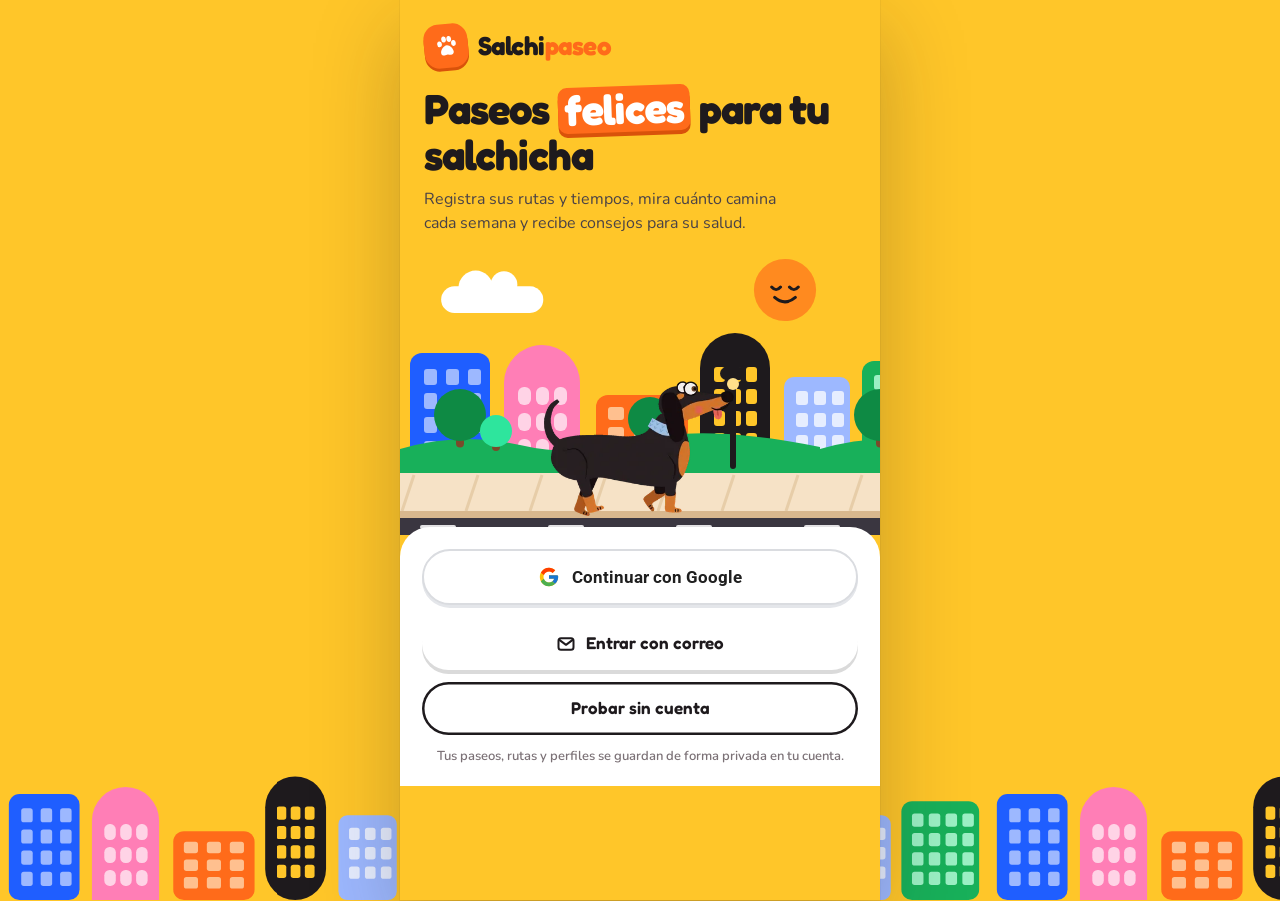
==== commit 6817c0e8: "v7: recordatorios de paseo, actividad en vivo y reinicio de estadísticas" ====
--- a/index.html
+++ b/index.html
@@ -17,7 +17,7 @@
 <link rel="preconnect" href="https://fonts.gstatic.com" crossorigin>
 <link href="https://fonts.googleapis.com/css2?family=Fredoka:wght@500;600;700&family=Nunito:wght@500;600;700;800&family=Roboto:wght@500;700&family=Caveat:wght@600;700&display=swap" rel="stylesheet">
 <link rel="stylesheet" href="leaflet.css">
-<link rel="stylesheet" href="styles.css?v=6">
+<link rel="stylesheet" href="styles.css?v=7">
 </head>
 <body>
 <div class="desk-bg" id="deskBg" aria-hidden="true"></div>
@@ -164,11 +164,11 @@
 <div class="tooltip" id="tooltip"></div>
 <div class="toast" id="toast" role="status" aria-live="polite"></div>
 
-<script src="app-nativa.js?v=6"></script>
+<script src="app-nativa.js?v=7"></script>
 <script src="leaflet.js"></script>
 <script src="supabase.js"></script>
 <script src="config.js"></script>
 <script>window.SALCHI_ASSETS={"caminando": "goku-caminando-sprite.webp", "ladeando": "goku-ladeando-sprite.webp", "durmiendo": "goku-durmiendo-sprite.webp", "cara": "goku-cara.webp"};</script>
-<script src="app.js?v=6"></script>
+<script src="app.js?v=7"></script>
 </body>
 </html>
--- a/styles.css
+++ b/styles.css
@@ -606,3 +606,12 @@
 #scr-main.demo .pg-top{top:14px}
 #scr-main.demo .pg-lvl{top:34px}
 #scr-main.demo .pg-arc{top:96px}
+
+/* v6 · avisos y estadísticas */
+.li.static{cursor:default;align-items:flex-start}
+.li.static>span:nth-child(2){flex:1;min-width:0}
+.rem-chips{flex-wrap:wrap;margin-top:8px}
+.rem-chips .st-chip{flex:1 1 40%;font-size:12.5px;padding:7px 6px}
+.rem-times{display:flex;flex-wrap:wrap;gap:8px;margin-top:14px}
+.rem-times span{display:inline-flex;align-items:center;gap:6px;background:#E3F6EA;color:#0E7C3E;border-radius:999px;padding:8px 13px;font-weight:800;font-size:15px}
+.rem-times svg{width:18px;height:18px}
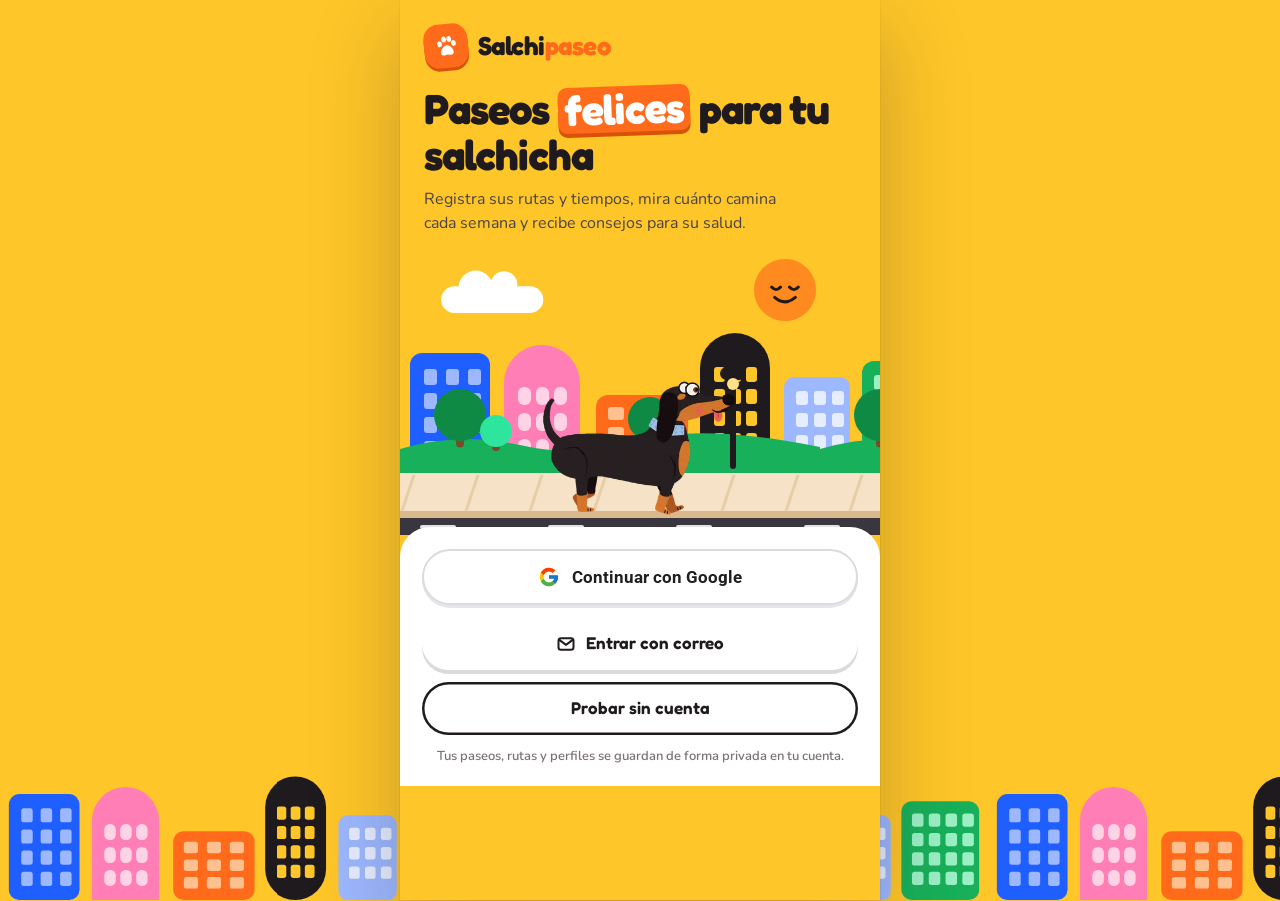
==== commit 5ae148eb: "Add files via upload" ====
--- a/index.html
+++ b/index.html
@@ -17,7 +17,7 @@
 <link rel="preconnect" href="https://fonts.gstatic.com" crossorigin>
 <link href="https://fonts.googleapis.com/css2?family=Fredoka:wght@500;600;700&family=Nunito:wght@500;600;700;800&family=Roboto:wght@500;700&family=Caveat:wght@600;700&display=swap" rel="stylesheet">
 <link rel="stylesheet" href="leaflet.css">
-<link rel="stylesheet" href="styles.css?v=7">
+<link rel="stylesheet" href="styles.css?v=8">
 </head>
 <body>
 <div class="desk-bg" id="deskBg" aria-hidden="true"></div>
@@ -50,13 +50,14 @@
   <section class="screen onboard" id="scr-onboard">
     <div class="onb-head" id="onbHead">
       <h1 id="onbTitle">¡Hola! Cuéntanos de tu salchicha</h1>
-      <p>Con estos datos calculamos su comida, paseos y metas.</p>
+      <p>Con estos datos calculamos sus paseos, metas y rutina.</p>
       <img data-asset="ladeando" alt="Salchicha ladeando la cabeza">
     </div>
     <div class="onb-body">
       <form class="form" id="onbForm" autocomplete="off" data-dogform></form>
       <button class="btn btn-orange btn-lg btn-block" id="onbSave" style="margin-top:18px">Crear perfil</button>
       <button class="btn btn-ghost btn-block" id="onbCancel" style="margin-top:12px" hidden>Cancelar</button>
+      <button class="btn btn-white btn-block" id="onbJoin" data-action="fam-join" style="margin-top:12px" hidden>¿Te invitaron? Tengo un código de familia</button>
     </div>
   </section>
 
@@ -68,6 +69,7 @@
     <!-- PERFIL -->
     <div class="view" id="v-perfil">
       <div class="pg-sky" id="pgSky">
+        <div class="pg-bg" id="pgBg"></div>
         <div class="bokeh" id="pgBokeh"></div>
         <div class="pg-top">
           <button class="dog-switch" id="dogSwitch" aria-label="Cambiar de perro"><img alt=""><span data-bind="dogname">Goku</span><svg viewBox="0 0 24 24" fill="none" stroke="currentColor" stroke-width="3" stroke-linecap="round"><path d="m6 9 6 6 6-6"/></svg></button>
@@ -164,11 +166,11 @@
 <div class="tooltip" id="tooltip"></div>
 <div class="toast" id="toast" role="status" aria-live="polite"></div>
 
-<script src="app-nativa.js?v=7"></script>
+<script src="app-nativa.js?v=8"></script>
 <script src="leaflet.js"></script>
 <script src="supabase.js"></script>
 <script src="config.js"></script>
-<script>window.SALCHI_ASSETS={"caminando": "goku-caminando-sprite.webp", "ladeando": "goku-ladeando-sprite.webp", "durmiendo": "goku-durmiendo-sprite.webp", "cara": "goku-cara.webp"};</script>
-<script src="app.js?v=7"></script>
+<script>window.SALCHI_ASSETS={"caminando": "goku-caminando-sprite.webp", "ladeando": "goku-ladeando-sprite.webp", "durmiendo": "goku-durmiendo-sprite.webp", "cara": "goku-cara.webp", "ilu-feliz": "ilu-feliz.webp", "ilu-curioso": "ilu-curioso.webp", "ilu-guino": "ilu-guino.webp", "ilu-perfil": "ilu-perfil.webp", "ilu-dormilon": "ilu-dormilon.webp", "fondo-coral": "fondo-coral.webp", "fondo-huesitos": "fondo-huesitos.webp", "fondo-huellitas": "fondo-huellitas.webp", "fondo-nubes": "fondo-nubes.webp", "fondo-noche": "fondo-noche.webp"};</script>
+<script src="app.js?v=8"></script>
 </body>
 </html>
--- a/styles.css
+++ b/styles.css
@@ -615,3 +615,68 @@
 .rem-times{display:flex;flex-wrap:wrap;gap:8px;margin-top:14px}
 .rem-times span{display:inline-flex;align-items:center;gap:6px;background:#E3F6EA;color:#0E7C3E;border-radius:999px;padding:8px 13px;font-weight:800;font-size:15px}
 .rem-times svg{width:18px;height:18px}
+
+/* v8 · fondos del perfil (se desbloquean por nivel) */
+.pg-bg{position:absolute;inset:0;z-index:0;pointer-events:none;background-size:cover;background-position:center}
+.pg-sky>.bokeh{z-index:1}
+.pg-sky[data-fondo]:not([data-fondo="cielo"]) .pg-lvl{text-shadow:0 2px 12px rgba(0,0,0,.28)}
+.pg-sky[data-fondo]:not([data-fondo="cielo"]) .pg-arc{filter:drop-shadow(0 1px 4px rgba(0,0,0,.2))}
+.pg-bg.fx-zoom{inset:-4%;animation:fzoom 22s ease-in-out infinite alternate}
+@keyframes fzoom{to{transform:scale(1.07) rotate(.6deg)}}
+.pg-bg.fx-drift{right:auto;width:135%;background-size:cover!important;animation:fdrift 46s ease-in-out infinite alternate}
+@keyframes fdrift{to{transform:translateX(-26%)}}
+.pg-bg.fx-aurora{background-size:320% 320%!important;animation:faurora 16s ease-in-out infinite alternate}
+@keyframes faurora{0%{background-position:0% 30%}100%{background-position:100% 70%}}
+.pg-bg.fx-hue{animation:fhue 14s linear infinite}
+@keyframes fhue{to{filter:hue-rotate(360deg)}}
+.pg-sky .bokeh i.tw{width:7px;height:7px;transform:scale(var(--s,1));animation:twinkle 2.6s ease-in-out infinite}
+@keyframes twinkle{0%,100%{opacity:.25;transform:scale(calc(var(--s,1)*.6))}50%{opacity:1;transform:scale(var(--s,1))}}
+.pg-sky .bokeh b.sun{position:absolute;left:8%;top:14%;width:120px;height:120px;border-radius:50%;background:radial-gradient(circle,#FFF6C8 0%,#FFE07A 45%,rgba(255,224,122,0) 70%);animation:sun 6s ease-in-out infinite alternate}
+@keyframes sun{to{transform:scale(1.15) translateY(-6px);opacity:.85}}
+.pg-sky .bokeh em{position:absolute;display:block;pointer-events:none}
+.pg-sky .bokeh em.bub{bottom:-40px;border-radius:50%;background:rgba(255,255,255,.22);box-shadow:inset 0 0 0 2px rgba(255,255,255,.35);animation:rise linear infinite}
+@keyframes rise{0%{transform:translateY(0);opacity:0}10%{opacity:1}100%{transform:translateY(-420px) translateX(20px);opacity:0}}
+.pg-sky .bokeh em.cf{top:-14px;width:8px;height:13px;border-radius:2px;animation:fall linear infinite}
+@keyframes fall{0%{transform:translateY(0) rotate(var(--r));opacity:0}8%{opacity:1}100%{transform:translateY(420px) rotate(calc(var(--r) + 540deg));opacity:.9}}
+@media (prefers-reduced-motion:reduce){.pg-bg,.pg-sky .bokeh i,.pg-sky .bokeh em,.pg-sky .bokeh b{animation:none!important}}
+
+/* v8 · personalización */
+.sheet.no-anim,.overlay.no-anim{animation:none!important}
+.cu-tabs{margin:4px 0 14px}
+.cu-preview{display:grid;place-items:center;margin:4px 0 14px}
+.cu-av{width:132px;height:132px;border-radius:50%;background-size:cover,cover;background-position:center;box-shadow:0 0 0 6px #fff,0 8px 24px rgba(31,94,255,.22);display:block;overflow:hidden}
+.cu-av.photo img{width:100%;height:100%;object-fit:cover}
+.cu-grid{display:grid;grid-template-columns:repeat(5,1fr);gap:8px}
+.cu-opt{border:0;background:none;display:flex;flex-direction:column;align-items:center;gap:5px;padding:0;font-weight:800;font-size:11.5px;color:var(--ink-2)}
+.cu-thumb{width:100%;aspect-ratio:1;border-radius:50%;background-size:cover,cover;background-position:center;box-shadow:0 0 0 3px var(--line);transition:box-shadow .15s}
+.cu-opt.on .cu-thumb{box-shadow:0 0 0 3px #fff,0 0 0 6px var(--orange)}
+.cu-opt.on small{color:var(--ink)}
+.cu-auto{display:flex;align-items:center;gap:12px;width:100%;border:2.5px solid var(--line);background:#fff;border-radius:18px;padding:10px 12px;text-align:left;font-weight:800;margin-bottom:12px}
+.cu-auto.on{border-color:var(--orange);background:#FFF6EA}
+.cu-auto>span:nth-child(2){flex:1}
+.cu-auto small{display:block;color:var(--ink-3);font-size:12.5px;font-weight:700}
+.cu-auto svg{width:22px;height:22px;color:var(--orange)}
+.cu-auto .cu-tile{width:58px;height:44px;flex:none}
+.cu-fondos{display:grid;grid-template-columns:repeat(2,1fr);gap:10px}
+.cu-fondo{border:2.5px solid var(--line);background:#fff;border-radius:18px;padding:8px;text-align:left;display:flex;flex-direction:column;gap:3px;font-weight:800;font-size:14px}
+.cu-fondo small{color:var(--ink-3);font-size:11.5px;font-weight:700}
+.cu-fondo.on{border-color:var(--orange);background:#FFF6EA}
+.cu-tile{display:grid;place-items:center;height:74px;border-radius:12px;overflow:hidden;position:relative;margin-bottom:4px}
+.cu-fondo.locked .cu-tile{filter:grayscale(.85) brightness(.75)}
+.cu-fondo.locked{color:var(--ink-3)}
+.cu-tile em{display:inline-flex;align-items:center;gap:5px;background:rgba(0,0,0,.55);color:#fff;font-style:normal;font-size:12px;font-weight:900;padding:5px 9px;border-radius:999px}
+.cu-tile em svg{width:13px;height:13px}
+.lvl-up{text-align:center;padding-top:4px}
+.lvl-burst{display:inline-flex;align-items:baseline;gap:4px;font-family:var(--f-display);color:#fff;background:radial-gradient(circle at 30% 30%,#5B8CFF,#1544C2);border-radius:28px;padding:14px 26px;box-shadow:0 10px 30px rgba(31,94,255,.35);animation:pop .6s cubic-bezier(.2,1.6,.4,1)}
+.lvl-burst span{font-size:22px;font-weight:600}.lvl-burst b{font-size:58px;font-weight:600;line-height:1}
+@keyframes pop{0%{transform:scale(.4);opacity:0}100%{transform:scale(1);opacity:1}}
+.lvl-up h2{margin-top:14px}
+.lvl-prev{height:120px;border-radius:20px;margin-top:14px;display:grid;place-items:center}
+.lvl-prev img{width:76px;height:76px;border-radius:50%;box-shadow:0 0 0 5px #fff}
+
+/* v8 · familia */
+.fam-li{align-items:center!important}
+.fam-li .ph{width:38px;height:38px;border-radius:50%;background:#FDE6F0;color:#C0306A;display:grid;place-items:center;font-weight:900;flex:none}
+.fam-li>span:nth-child(2){flex:1;min-width:0}
+.fam-code{font-family:var(--f-display);font-size:44px;font-weight:600;letter-spacing:.12em;text-align:center;background:#FFF6EA;border:2.5px dashed var(--orange);border-radius:20px;padding:16px 8px;margin:6px 0 8px;color:var(--ink)}
+.history .by{color:var(--blue);font-weight:800}
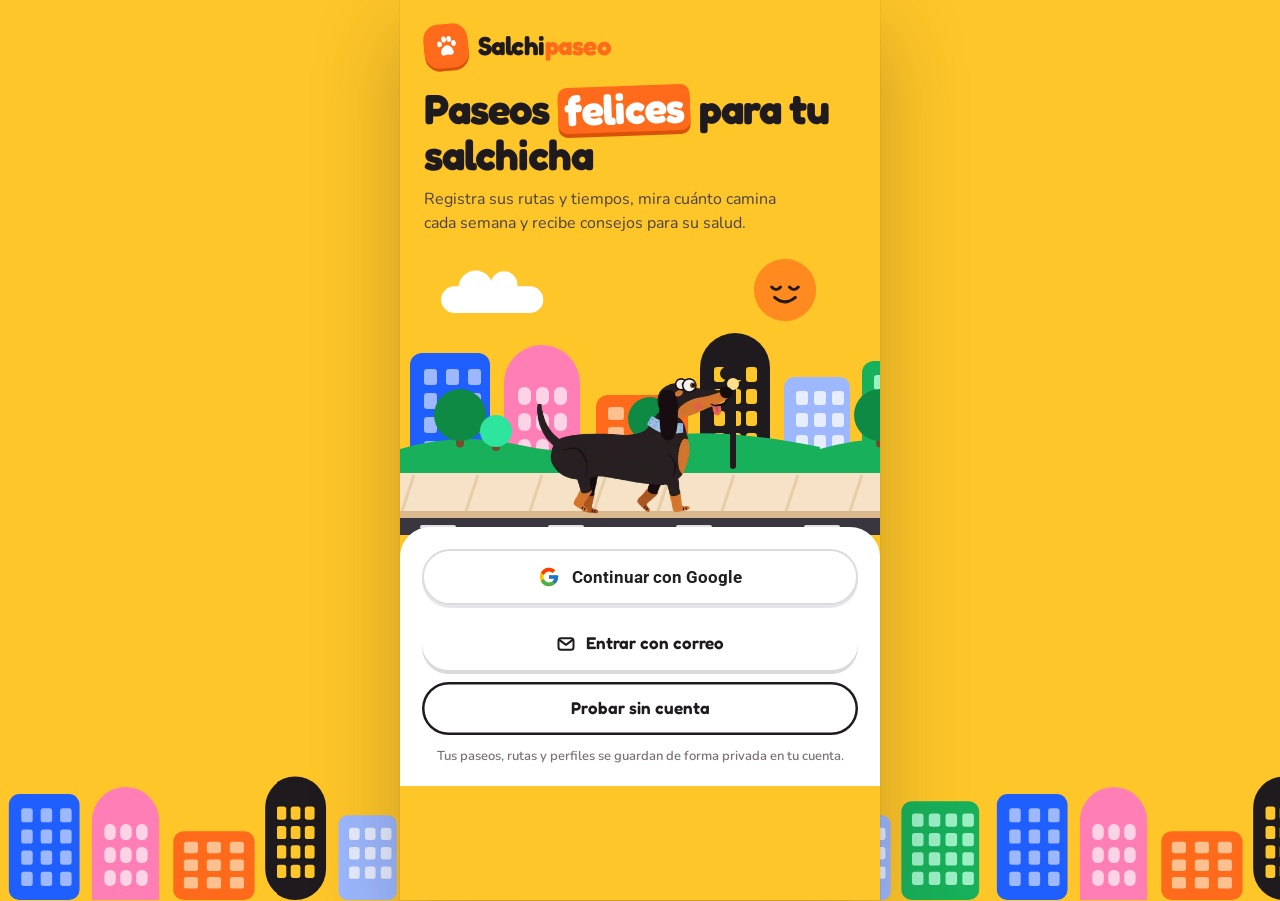
==== commit 21d08325: "v9: nivel por paseos + logros, Progreso (salud + estadísticas), Ajustes en la barra, avisos de la fa" ====
--- a/index.html
+++ b/index.html
@@ -17,7 +17,7 @@
 <link rel="preconnect" href="https://fonts.gstatic.com" crossorigin>
 <link href="https://fonts.googleapis.com/css2?family=Fredoka:wght@500;600;700&family=Nunito:wght@500;600;700;800&family=Roboto:wght@500;700&family=Caveat:wght@600;700&display=swap" rel="stylesheet">
 <link rel="stylesheet" href="leaflet.css">
-<link rel="stylesheet" href="styles.css?v=8">
+<link rel="stylesheet" href="styles.css?v=9">
 </head>
 <body>
 <div class="desk-bg" id="deskBg" aria-hidden="true"></div>
@@ -73,7 +73,7 @@
         <div class="bokeh" id="pgBokeh"></div>
         <div class="pg-top">
           <button class="dog-switch" id="dogSwitch" aria-label="Cambiar de perro"><img alt=""><span data-bind="dogname">Goku</span><svg viewBox="0 0 24 24" fill="none" stroke="currentColor" stroke-width="3" stroke-linecap="round"><path d="m6 9 6 6 6-6"/></svg></button>
-          <div class="pg-actions"><button class="pg-gear" data-action="add-photo" aria-label="Subir foto"><svg viewBox="0 0 24 24" fill="none" stroke="currentColor" stroke-width="2.2" stroke-linecap="round" stroke-linejoin="round"><path d="M4 8.5A2.5 2.5 0 0 1 6.5 6h1.8l1.4-2h4.6l1.4 2h1.8A2.5 2.5 0 0 1 20 8.5v9a2.5 2.5 0 0 1-2.5 2.5h-11A2.5 2.5 0 0 1 4 17.5z"/><circle cx="12" cy="13" r="3.6"/></svg></button><button class="pg-gear" data-go="ajustes" aria-label="Ajustes"><svg viewBox="0 0 24 24" fill="none" stroke="currentColor" stroke-width="2.2" stroke-linecap="round" stroke-linejoin="round"><circle cx="12" cy="12" r="3"/><path d="M19.4 15a1.7 1.7 0 0 0 .3 1.8l.1.1a2 2 0 1 1-2.8 2.8l-.1-.1a1.7 1.7 0 0 0-1.8-.3 1.7 1.7 0 0 0-1 1.5V21a2 2 0 1 1-4 0v-.1a1.7 1.7 0 0 0-1.1-1.5 1.7 1.7 0 0 0-1.8.3l-.1.1a2 2 0 1 1-2.8-2.8l.1-.1a1.7 1.7 0 0 0 .3-1.8 1.7 1.7 0 0 0-1.5-1H3a2 2 0 1 1 0-4h.1a1.7 1.7 0 0 0 1.5-1.1 1.7 1.7 0 0 0-.3-1.8l-.1-.1a2 2 0 1 1 2.8-2.8l.1.1a1.7 1.7 0 0 0 1.8.3H9a1.7 1.7 0 0 0 1-1.5V3a2 2 0 1 1 4 0v.1a1.7 1.7 0 0 0 1 1.5 1.7 1.7 0 0 0 1.8-.3l.1-.1a2 2 0 1 1 2.8 2.8l-.1.1a1.7 1.7 0 0 0-.3 1.8V9a1.7 1.7 0 0 0 1.5 1H21a2 2 0 1 1 0 4h-.1a1.7 1.7 0 0 0-1.5 1z"/></svg></button></div>
+          <div class="pg-actions"><button class="pg-gear" data-action="add-photo" aria-label="Subir foto"><svg viewBox="0 0 24 24" fill="none" stroke="currentColor" stroke-width="2.2" stroke-linecap="round" stroke-linejoin="round"><path d="M4 8.5A2.5 2.5 0 0 1 6.5 6h1.8l1.4-2h4.6l1.4 2h1.8A2.5 2.5 0 0 1 20 8.5v9a2.5 2.5 0 0 1-2.5 2.5h-11A2.5 2.5 0 0 1 4 17.5z"/><circle cx="12" cy="13" r="3.6"/></svg></button></div>
         </div>
         <div class="pg-lvl" id="pgLvl" role="button" tabindex="0"><span>NV</span><b id="pgLvlNum">1</b></div>
         <svg class="pg-arc" id="pgArc" viewBox="0 0 400 200" aria-hidden="true"></svg>
@@ -88,16 +88,15 @@
       <div class="vbody" id="routesBody"></div>
     </div>
 
-    <!-- ESTADÍSTICAS -->
+    <!-- PROGRESO (salud + estadísticas) -->
     <div class="view" id="v-stats">
-      <div class="vhead"><div><span class="kicker">Números con cola</span><h1>Estadísticas</h1></div></div>
-      <div class="vbody" id="statsBody"></div>
-    </div>
-
-    <!-- SALUD -->
-    <div class="view" id="v-salud">
-      <div class="vhead"><div><span class="kicker">Bienestar salchicha</span><h1>Salud</h1></div><div class="right"><button class="btn btn-white btn-sm" data-action="edit-dog">Editar perfil</button></div></div>
-      <div class="vbody" id="healthBody"></div>
+      <div class="vhead"><div><span class="kicker">Salud y estadísticas</span><h1>Progreso</h1></div><div class="right"><button class="btn btn-white btn-sm" data-action="edit-dog">Editar perfil</button></div></div>
+      <div class="vbody">
+        <div class="seg prog-tabs" role="tablist"><button type="button" data-ptab="hoy" class="on">Hoy</button><button type="button" data-ptab="numeros">Números</button><button type="button" data-ptab="cuidados">Cuidados</button></div>
+        <div id="healthBody" class="ptab" data-p="hoy"></div>
+        <div id="statsBody" class="ptab" data-p="numeros" hidden></div>
+        <div id="careBody" class="ptab" data-p="cuidados" hidden></div>
+      </div>
     </div>
 
     <!-- ÁLBUM -->
@@ -116,8 +115,8 @@
       <button data-go="perfil" class="on"><svg viewBox="0 0 24 24" fill="none" stroke="currentColor" stroke-width="2.4" stroke-linecap="round" stroke-linejoin="round"><path d="M4 21v-1a5 5 0 0 1 5-5h6a5 5 0 0 1 5 5v1"/><circle cx="12" cy="8" r="4"/></svg>Perfil</button>
       <button data-go="rutas"><svg viewBox="0 0 24 24" fill="none" stroke="currentColor" stroke-width="2.4" stroke-linecap="round" stroke-linejoin="round"><circle cx="6" cy="19" r="2.5"/><circle cx="18" cy="5" r="2.5"/><path d="M8.5 19H16a3.5 3.5 0 0 0 0-7H8a3.5 3.5 0 0 1 0-7h7.5"/></svg>Rutas</button>
       <button class="go" data-action="start-sheet" aria-label="Pasear"><span class="ball"><svg viewBox="0 0 24 24" fill="currentColor"><ellipse cx="6" cy="9.5" rx="2.1" ry="2.6"/><ellipse cx="10" cy="5.6" rx="2.1" ry="2.7"/><ellipse cx="14.6" cy="5.6" rx="2.1" ry="2.7"/><ellipse cx="18.4" cy="9.6" rx="2.1" ry="2.6"/><path d="M12.3 11c2.6 0 5.6 3.6 5.6 6.2 0 1.8-1.3 2.6-2.8 2.6-1.2 0-1.8-.6-2.8-.6s-1.7.6-2.9.6c-1.5 0-2.8-.8-2.8-2.6 0-2.6 3-6.2 5.7-6.2z"/></svg></span>Pasear</button>
-      <button data-go="stats"><svg viewBox="0 0 24 24" fill="none" stroke="currentColor" stroke-width="2.4" stroke-linecap="round" stroke-linejoin="round"><path d="M5 20V11M12 20V4M19 20v-6"/></svg>Stats</button>
-      <button data-go="salud"><svg viewBox="0 0 24 24" fill="none" stroke="currentColor" stroke-width="2.4" stroke-linecap="round" stroke-linejoin="round"><path d="M12 20s-7.5-4.6-7.5-10.2A4.3 4.3 0 0 1 12 7.2a4.3 4.3 0 0 1 7.5 2.6C19.5 15.4 12 20 12 20z"/></svg>Salud</button>
+      <button data-go="stats"><svg viewBox="0 0 24 24" fill="none" stroke="currentColor" stroke-width="2.4" stroke-linecap="round" stroke-linejoin="round"><path d="M12 20s-7.5-4.6-7.5-10.2A4.3 4.3 0 0 1 12 7.2a4.3 4.3 0 0 1 7.5 2.6C19.5 15.4 12 20 12 20z"/><path d="M7.5 12.5h2.5l1.3-2.3 2 4.3 1.4-2h1.8"/></svg>Progreso</button>
+      <button data-go="ajustes"><svg viewBox="0 0 24 24" fill="none" stroke="currentColor" stroke-width="2.4" stroke-linecap="round" stroke-linejoin="round"><circle cx="12" cy="12" r="3"/><path d="M19.4 15a1.7 1.7 0 0 0 .3 1.8l.1.1a2 2 0 1 1-2.8 2.8l-.1-.1a1.7 1.7 0 0 0-1.8-.3 1.7 1.7 0 0 0-1 1.5V21a2 2 0 1 1-4 0v-.1a1.7 1.7 0 0 0-1.1-1.5 1.7 1.7 0 0 0-1.8.3l-.1.1a2 2 0 1 1-2.8-2.8l.1-.1a1.7 1.7 0 0 0 .3-1.8 1.7 1.7 0 0 0-1.5-1H3a2 2 0 1 1 0-4h.1a1.7 1.7 0 0 0 1.5-1.1 1.7 1.7 0 0 0-.3-1.8l-.1-.1a2 2 0 1 1 2.8-2.8l.1.1a1.7 1.7 0 0 0 1.8.3H9a1.7 1.7 0 0 0 1-1.5V3a2 2 0 1 1 4 0v.1a1.7 1.7 0 0 0 1 1.5 1.7 1.7 0 0 0 1.8-.3l.1-.1a2 2 0 1 1 2.8 2.8l-.1.1a1.7 1.7 0 0 0-.3 1.8V9a1.7 1.7 0 0 0 1.5 1H21a2 2 0 1 1 0 4h-.1a1.7 1.7 0 0 0-1.5 1z"/></svg>Ajustes</button>
     </nav>
   </section>
 
@@ -166,11 +165,11 @@
 <div class="tooltip" id="tooltip"></div>
 <div class="toast" id="toast" role="status" aria-live="polite"></div>
 
-<script src="app-nativa.js?v=8"></script>
+<script src="app-nativa.js?v=9"></script>
 <script src="leaflet.js"></script>
 <script src="supabase.js"></script>
 <script src="config.js"></script>
 <script>window.SALCHI_ASSETS={"caminando": "goku-caminando-sprite.webp", "ladeando": "goku-ladeando-sprite.webp", "durmiendo": "goku-durmiendo-sprite.webp", "cara": "goku-cara.webp", "ilu-feliz": "ilu-feliz.webp", "ilu-curioso": "ilu-curioso.webp", "ilu-guino": "ilu-guino.webp", "ilu-perfil": "ilu-perfil.webp", "ilu-dormilon": "ilu-dormilon.webp", "fondo-coral": "fondo-coral.webp", "fondo-huesitos": "fondo-huesitos.webp", "fondo-huellitas": "fondo-huellitas.webp", "fondo-nubes": "fondo-nubes.webp", "fondo-noche": "fondo-noche.webp"};</script>
-<script src="app.js?v=8"></script>
+<script src="app.js?v=9"></script>
 </body>
 </html>
--- a/styles.css
+++ b/styles.css
@@ -680,3 +680,70 @@
 .fam-li>span:nth-child(2){flex:1;min-width:0}
 .fam-code{font-family:var(--f-display);font-size:44px;font-weight:600;letter-spacing:.12em;text-align:center;background:#FFF6EA;border:2.5px dashed var(--orange);border-radius:20px;padding:16px 8px;margin:6px 0 8px;color:var(--ink)}
 .history .by{color:var(--blue);font-weight:800}
+
+/* =========================================================
+   v9 · nivel por paseos, Progreso, avisos de la familia
+   ========================================================= */
+/* Perfil: cuánto falta para el siguiente nivel */
+.pg-next{display:block;width:100%;text-align:left;margin-top:16px;padding:14px 16px 12px;border:0;border-radius:22px;background:#fff;box-shadow:0 3px 0 var(--line);font:inherit;color:inherit}
+.pg-next:active{transform:translateY(1px);box-shadow:0 2px 0 var(--line)}
+.pg-next-top{display:flex;align-items:center;gap:10px}
+.pg-next-top b{flex:none;font-family:var(--f-display);font-weight:600;font-size:15px;background:var(--ink);color:#fff;border-radius:999px;padding:4px 11px;letter-spacing:.02em}
+.pg-next-top span{font-family:var(--f-display);font-weight:600;font-size:17px;line-height:1.15;min-width:0}
+.pg-next-bar{display:block;height:12px;border-radius:999px;background:var(--yellow-3);margin-top:12px;overflow:hidden}
+.pg-next-bar i{display:block;height:100%;border-radius:inherit;background:linear-gradient(90deg,var(--yellow),var(--orange));transition:width .6s cubic-bezier(.2,.8,.2,1)}
+.pg-next small{display:block;margin-top:8px;font-size:13px;font-weight:700;color:var(--ink-3)}
+
+/* Progreso: pestañas */
+.prog-tabs{margin-bottom:14px}
+.ptab{animation:ptabIn .25s ease}
+@keyframes ptabIn{from{opacity:0;transform:translateY(6px)}to{opacity:1;transform:none}}
+.ptab>.card+.card,.ptab>.card+.alert,.ptab>.alert+.card,.ptab>.alert+.alert{margin-top:14px}
+
+/* Progreso: tarjeta principal de hoy */
+.prog-hero{display:flex;align-items:center;gap:16px;background:linear-gradient(135deg,#1F5EFF 0%,#5B3DF5 100%);color:#fff;box-shadow:0 4px 0 #1544C2}
+.prog-hero .ring{position:relative;width:118px;height:118px;flex:none}
+.prog-hero .ring svg{width:100%;height:100%;transform:rotate(-90deg)}
+.prog-hero .ring circle{fill:none;stroke-width:11;stroke-linecap:round}
+.prog-hero .ring .bg{stroke:rgba(255,255,255,.2)}
+.prog-hero .ring .fg{stroke:var(--yellow);transition:stroke-dashoffset 1s cubic-bezier(.2,.8,.2,1)}
+.prog-hero .ring>div{position:absolute;inset:0;display:flex;flex-direction:column;align-items:center;justify-content:center;line-height:1}
+.prog-hero .ring b{font-family:var(--f-display);font-weight:600;font-size:34px}
+.prog-hero .ring span{font-size:12px;font-weight:800;opacity:.85;margin-top:4px}
+.prog-facts{display:flex;flex-direction:column;gap:10px;min-width:0;flex:1}
+.prog-facts>div{display:flex;align-items:center;gap:10px;min-width:0}
+.prog-facts .ic{width:34px;height:34px;border-radius:12px}
+.prog-facts .ic svg{width:19px;height:19px}
+.prog-facts b{display:block;font-family:var(--f-display);font-weight:600;font-size:16px;line-height:1.1;white-space:nowrap;overflow:hidden;text-overflow:ellipsis}
+.prog-facts small{display:block;font-size:12px;font-weight:700;opacity:.8;white-space:nowrap;overflow:hidden;text-overflow:ellipsis}
+.prog-facts>div>span:last-child{min-width:0}
+@media (max-width:360px){.prog-hero{flex-direction:column;align-items:stretch}.prog-hero .ring{margin:0 auto}}
+
+/* Subida de nivel: logro que sumó el nivel */
+.lvl-logro{display:flex;align-items:center;gap:12px;text-align:left;background:var(--yellow-3);border-radius:18px;padding:10px 12px;margin-top:14px}
+.lvl-logro+.lvl-logro{margin-top:8px}
+.lvl-logro .m{width:44px;height:44px;border-radius:50%;display:grid;place-items:center;color:#fff;flex:none;box-shadow:0 3px 0 rgba(0,0,0,.15)}
+.lvl-logro .m svg{width:22px;height:22px}
+.lvl-logro b{display:block;font-family:var(--f-display);font-weight:600;font-size:16px}
+.lvl-logro small{display:block;font-size:13px;font-weight:700;color:var(--ink-3)}
+
+/* Ajustes: sincronizar solo cuando hace falta */
+.sync-card{border:2.5px solid var(--orange-3)}
+.sync-card .li{border-bottom:0;padding-top:0}
+
+/* Aviso: alguien de la familia paseó al perro */
+.fam-banner{position:fixed;left:50%;top:calc(10px + var(--safe-t));z-index:120;width:min(calc(100% - 20px),calc(var(--app-w) - 20px));display:flex;align-items:center;gap:12px;background:var(--ink);color:#fff;border-radius:22px;padding:10px 12px;box-shadow:0 12px 30px rgba(30,26,29,.35);transform:translate(-50%,calc(-100% - 30px));transition:transform .45s cubic-bezier(.2,.9,.25,1.15);cursor:pointer}
+.fam-banner.on{transform:translate(-50%,0)}
+.fam-banner img{width:44px;height:44px;border-radius:50%;background:var(--yellow);object-fit:cover;flex:none}
+.fam-banner>div{flex:1;min-width:0}
+.fam-banner b{display:block;font-family:var(--f-display);font-weight:600;font-size:16px;line-height:1.15}
+.fam-banner small{display:block;font-size:13px;font-weight:700;opacity:.75;white-space:nowrap;overflow:hidden;text-overflow:ellipsis}
+.fam-banner .fb-btn{flex:none;background:var(--yellow);color:var(--ink);border-radius:999px;padding:8px 12px;font-weight:900;font-size:13px}
+
+/* Ver la ruta de un paseo */
+.history .hrow[data-walk-view]{cursor:pointer}
+.history .hrow[data-walk-view]:active{background:var(--cream)}
+#walkMap{height:320px;background:var(--green-3)}
+.walk-flags{display:flex;gap:8px;margin-top:14px;flex-wrap:wrap}
+.walk-flags span{display:inline-flex;align-items:center;gap:6px;background:var(--cream);border-radius:999px;padding:7px 12px;font-weight:800;font-size:14px}
+.walk-flags svg{width:18px;height:18px}
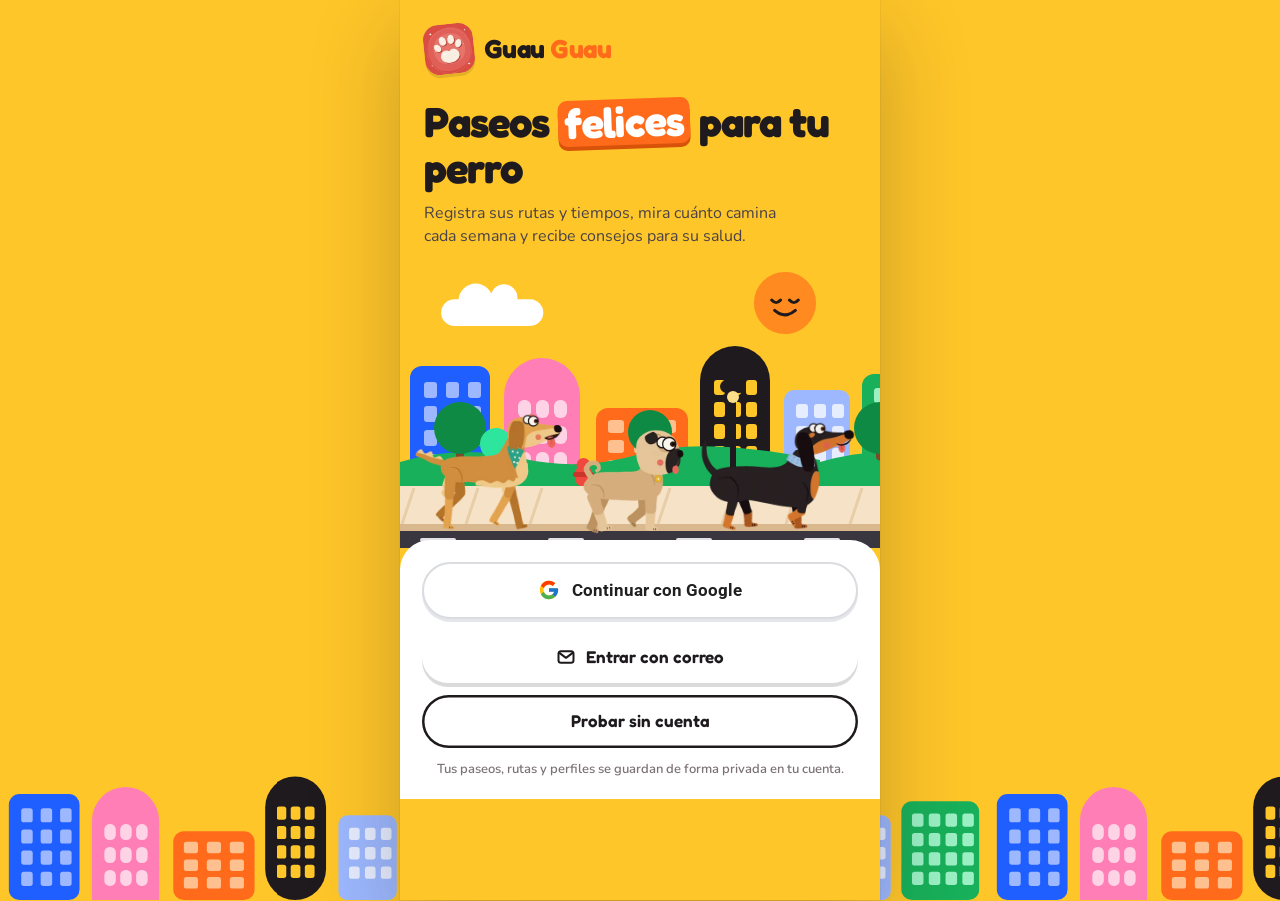
==== commit bd6ce3d3: "v10: Guau Guau — pug, golden y «No está mi perro», logo nuevo" ====
--- a/index.html
+++ b/index.html
@@ -3,13 +3,13 @@
 <head>
 <meta charset="utf-8">
 <meta name="viewport" content="width=device-width, initial-scale=1, viewport-fit=cover">
-<title>Salchipaseo · Paseos felices para tu perro</title>
+<title>Guau Guau · Paseos felices para tu perro</title>
 <meta name="description" content="Registra los paseos de tu perro: rutas, tiempos, estadísticas y consejos de salud.">
 <meta name="theme-color" content="#FFC629">
 <meta name="apple-mobile-web-app-capable" content="yes">
 <meta name="mobile-web-app-capable" content="yes">
 <meta name="apple-mobile-web-app-status-bar-style" content="default">
-<meta name="apple-mobile-web-app-title" content="Salchipaseo">
+<meta name="apple-mobile-web-app-title" content="Guau Guau">
 <link rel="manifest" href="manifest.webmanifest">
 <link rel="icon" type="image/png" href="favicon.png">
 <link rel="apple-touch-icon" href="apple-touch-icon.png">
@@ -17,7 +17,7 @@
 <link rel="preconnect" href="https://fonts.gstatic.com" crossorigin>
 <link href="https://fonts.googleapis.com/css2?family=Fredoka:wght@500;600;700&family=Nunito:wght@500;600;700;800&family=Roboto:wght@500;700&family=Caveat:wght@600;700&display=swap" rel="stylesheet">
 <link rel="stylesheet" href="leaflet.css">
-<link rel="stylesheet" href="styles.css?v=9">
+<link rel="stylesheet" href="styles.css?v=10">
 </head>
 <body>
 <div class="desk-bg" id="deskBg" aria-hidden="true"></div>
@@ -32,11 +32,11 @@
   <!-- ============ LOGIN ============ -->
   <section class="screen login" id="scr-login">
     <div class="login-top">
-      <span class="logo"><span class="logo-mark" aria-hidden="true"><svg viewBox="0 0 24 24" fill="#fff"><ellipse cx="6" cy="9.5" rx="2.1" ry="2.6"/><ellipse cx="10" cy="5.6" rx="2.1" ry="2.7"/><ellipse cx="14.6" cy="5.6" rx="2.1" ry="2.7"/><ellipse cx="18.4" cy="9.6" rx="2.1" ry="2.6"/><path d="M12.3 11c2.6 0 5.6 3.6 5.6 6.2 0 1.8-1.3 2.6-2.8 2.6-1.2 0-1.8-.6-2.8-.6s-1.7.6-2.9.6c-1.5 0-2.8-.8-2.8-2.6 0-2.6 3-6.2 5.7-6.2z"/></svg></span><span>Salchi<b>paseo</b></span></span>
-      <h1>Paseos <span>felices</span> para tu salchicha</h1>
+      <span class="logo"><img class="logo-img" data-asset="logo" alt="" aria-hidden="true"><span>Guau <b>Guau</b></span></span>
+      <h1>Paseos <span>felices</span> para tu perro</h1>
       <p>Registra sus rutas y tiempos, mira cuánto camina cada semana y recibe consejos para su salud.</p>
     </div>
-    <div class="walk-scene" data-scene><img class="ws-dog" data-asset="caminando" alt="Goku caminando por la vereda"></div>
+    <div class="walk-scene trio" data-scene><img class="ws-dog d1" data-asset="caminando" data-raza="golden" alt=""><img class="ws-dog d2" data-asset="caminando" data-raza="pug" alt=""><img class="ws-dog d3" data-asset="caminando" data-raza="salchicha" alt="Una salchicha, un pug y un golden caminando por la vereda"></div>
     <div class="login-actions">
       <div class="config-warn" id="configWarn" hidden>Falta conectar Supabase: completa <b>config.js</b> para activar el login con Google. Mientras tanto puedes probar la app sin cuenta.</div>
       <button class="btn-google" id="googleBtn"><svg viewBox="0 0 48 48" aria-hidden="true"><path fill="#FFC107" d="M43.6 20.5H42V20H24v8h11.3C33.7 32.7 29.2 36 24 36c-6.6 0-12-5.4-12-12s5.4-12 12-12c3.1 0 5.8 1.2 7.9 3.1l5.7-5.7C34 6.1 29.3 4 24 4 12.9 4 4 12.9 4 24s8.9 20 20 20 20-8.9 20-20c0-1.3-.1-2.4-.4-3.5z"/><path fill="#FF3D00" d="m6.3 14.7 6.6 4.8C14.7 15.1 19 12 24 12c3.1 0 5.8 1.2 7.9 3.1l5.7-5.7C34 6.1 29.3 4 24 4 16.3 4 9.7 8.3 6.3 14.7z"/><path fill="#4CAF50" d="M24 44c5.2 0 9.9-2 13.4-5.2l-6.2-5.2C29.2 35.1 26.7 36 24 36c-5.2 0-9.6-3.3-11.3-8l-6.5 5C9.5 39.6 16.2 44 24 44z"/><path fill="#1976D2" d="M43.6 20.5H42V20H24v8h11.3c-.8 2.2-2.2 4.2-4.1 5.6l6.2 5.2C37 39.2 44 34 44 24c0-1.3-.1-2.4-.4-3.5z"/></svg>Continuar con Google</button>
@@ -49,13 +49,17 @@
   <!-- ============ ONBOARDING ============ -->
   <section class="screen onboard" id="scr-onboard">
     <div class="onb-head" id="onbHead">
-      <h1 id="onbTitle">¡Hola! Cuéntanos de tu salchicha</h1>
-      <p>Con estos datos calculamos sus paseos, metas y rutina.</p>
-      <img data-asset="ladeando" alt="Salchicha ladeando la cabeza">
+      <h1 id="onbTitle">¿Quién es tu perro?</h1>
+      <p id="onbSub">Elige su raza: la app se adapta a él.</p>
+      <img id="onbDog" data-asset="ladeando" alt="">
     </div>
     <div class="onb-body">
-      <form class="form" id="onbForm" autocomplete="off" data-dogform></form>
-      <button class="btn btn-orange btn-lg btn-block" id="onbSave" style="margin-top:18px">Crear perfil</button>
+      <div class="raza-pick" id="onbPick"></div>
+      <div id="onbStep2" hidden>
+        <button type="button" class="raza-chip" id="onbBack"></button>
+        <form class="form" id="onbForm" autocomplete="off" data-dogform></form>
+        <button class="btn btn-orange btn-lg btn-block" id="onbSave" style="margin-top:18px">Crear perfil</button>
+      </div>
       <button class="btn btn-ghost btn-block" id="onbCancel" style="margin-top:12px" hidden>Cancelar</button>
       <button class="btn btn-white btn-block" id="onbJoin" data-action="fam-join" style="margin-top:12px" hidden>¿Te invitaron? Tengo un código de familia</button>
     </div>
@@ -77,7 +81,7 @@
         </div>
         <div class="pg-lvl" id="pgLvl" role="button" tabindex="0"><span>NV</span><b id="pgLvlNum">1</b></div>
         <svg class="pg-arc" id="pgArc" viewBox="0 0 400 200" aria-hidden="true"></svg>
-        <img class="pg-dog" id="pgDog" data-asset="ladeando" alt="Tu salchicha">
+        <img class="pg-dog" id="pgDog" data-asset="ladeando" alt="Tu perro">
       </div>
       <div class="pg-card" id="pgCard"></div>
     </div>
@@ -165,11 +169,11 @@
 <div class="tooltip" id="tooltip"></div>
 <div class="toast" id="toast" role="status" aria-live="polite"></div>
 
-<script src="app-nativa.js?v=9"></script>
+<script src="app-nativa.js?v=10"></script>
 <script src="leaflet.js"></script>
 <script src="supabase.js"></script>
 <script src="config.js"></script>
-<script>window.SALCHI_ASSETS={"caminando": "goku-caminando-sprite.webp", "ladeando": "goku-ladeando-sprite.webp", "durmiendo": "goku-durmiendo-sprite.webp", "cara": "goku-cara.webp", "ilu-feliz": "ilu-feliz.webp", "ilu-curioso": "ilu-curioso.webp", "ilu-guino": "ilu-guino.webp", "ilu-perfil": "ilu-perfil.webp", "ilu-dormilon": "ilu-dormilon.webp", "fondo-coral": "fondo-coral.webp", "fondo-huesitos": "fondo-huesitos.webp", "fondo-huellitas": "fondo-huellitas.webp", "fondo-nubes": "fondo-nubes.webp", "fondo-noche": "fondo-noche.webp"};</script>
-<script src="app.js?v=9"></script>
+<script>window.SALCHI_ASSETS={"caminando": "goku-caminando-sprite.webp", "ladeando": "goku-ladeando-sprite.webp", "durmiendo": "goku-durmiendo-sprite.webp", "cara": "goku-cara.webp", "logo": "logo-guau.webp", "ilu-feliz": "ilu-feliz.webp", "ilu-curioso": "ilu-curioso.webp", "ilu-guino": "ilu-guino.webp", "ilu-perfil": "ilu-perfil.webp", "ilu-dormilon": "ilu-dormilon.webp", "fondo-coral": "fondo-coral.webp", "fondo-huesitos": "fondo-huesitos.webp", "fondo-huellitas": "fondo-huellitas.webp", "fondo-nubes": "fondo-nubes.webp", "fondo-noche": "fondo-noche.webp", "pug:caminando": "pug-caminando-sprite.webp", "pug:ladeando": "pug-ladeando-sprite.webp", "pug:durmiendo": "pug-durmiendo-sprite.webp", "pug:cara": "pug-cara.webp", "pug:ilu-feliz": "ilu-pug-feliz.webp", "pug:ilu-curioso": "ilu-pug-curioso.webp", "pug:ilu-guino": "ilu-pug-guino.webp", "pug:ilu-perfil": "ilu-pug-perfil.webp", "pug:ilu-dormilon": "ilu-pug-dormilon.webp", "golden:caminando": "golden-caminando-sprite.webp", "golden:ladeando": "golden-ladeando-sprite.webp", "golden:durmiendo": "golden-durmiendo-sprite.webp", "golden:cara": "golden-cara.webp", "golden:ilu-feliz": "ilu-golden-feliz.webp", "golden:ilu-curioso": "ilu-golden-curioso.webp", "golden:ilu-guino": "ilu-golden-guino.webp", "golden:ilu-perfil": "ilu-golden-perfil.webp", "golden:ilu-dormilon": "ilu-golden-dormilon.webp"};</script>
+<script src="app.js?v=10"></script>
 </body>
 </html>
--- a/styles.css
+++ b/styles.css
@@ -1,5 +1,5 @@
 /* =========================================================
-   Salchipaseo · estilos (mobile first)
+   Guau Guau · estilos (mobile first)
    ========================================================= */
 :root{
   --yellow:#FFC629; --yellow-2:#FFE08A; --yellow-3:#FFF3CC;
@@ -747,3 +747,46 @@
 .walk-flags{display:flex;gap:8px;margin-top:14px;flex-wrap:wrap}
 .walk-flags span{display:inline-flex;align-items:center;gap:6px;background:var(--cream);border-radius:999px;padding:7px 12px;font-weight:800;font-size:14px}
 .walk-flags svg{width:18px;height:18px}
+
+/* =========================================================
+   v10 · Guau Guau: razas (salchicha, pug, golden y "otra")
+   ========================================================= */
+.logo-img{width:50px;height:50px;border-radius:15px;transform:rotate(-6deg);box-shadow:0 3px 0 rgba(30,26,29,.12)}
+/* Login: los tres perros paseando juntos */
+.walk-scene.trio .ws-dog{transform:none;bottom:16px}
+.walk-scene.trio .ws-dog.d1{width:31%;max-width:150px;left:3%}
+.walk-scene.trio .ws-dog.d2{width:24%;max-width:112px;left:36%;bottom:14px}
+.walk-scene.trio .ws-dog.d3{width:33%;max-width:158px;left:62%}
+/* Tamaños por raza donde el perro aparece solo */
+.ws-dog[data-look=pug]{width:160px}
+.ws-dog[data-look=golden]{width:190px}
+.pg-dog[data-look=pug]{max-width:178px}
+.pg-dog[data-look=golden]{max-width:200px}
+.pg-dog.sleep[data-look=pug],.pg-dog.sleep[data-look=golden]{width:56%;max-width:215px;bottom:8px}
+.onb-head [data-look=pug],.onb-head [data-look=golden]{width:42%;bottom:-26px}
+.sheet-head [data-look=pug],.sheet-head [data-look=golden]{width:78px}
+.sleep-card [data-look=pug],.sleep-card [data-look=golden]{width:86%;justify-self:center;transform:translate(4px,10px)}
+.empty [data-look=pug],.empty [data-look=golden]{width:46%;max-width:180px}
+
+/* Onboarding: elegir la raza */
+.raza-pick{margin-bottom:6px}
+.raza-grid{display:grid;grid-template-columns:1fr 1fr;gap:12px}
+.raza-card{position:relative;display:flex;flex-direction:column;align-items:center;gap:2px;border:0;border-radius:24px;padding:12px 10px 14px;background:#fff;box-shadow:0 4px 0 var(--line);font:inherit;color:inherit;text-align:center;overflow:hidden;transition:transform .15s}
+.raza-card:active{transform:translateY(2px) scale(.98)}
+.raza-card .rc-dog{display:block;height:124px;width:auto;margin:0 auto 6px;max-width:100%}
+.raza-card b{font-family:var(--f-display);font-weight:600;font-size:21px;line-height:1.1}
+.raza-card small{font-size:12.5px;font-weight:700;color:var(--ink-3);line-height:1.2}
+.rc-salchicha{background:var(--yellow-3)}
+.rc-pug{background:var(--orange-3)}
+.rc-golden{background:var(--green-3)}
+.rc-otra{background:#fff;box-shadow:inset 0 0 0 2.5px var(--line)}
+.rc-q{display:grid;place-items:center;width:92px;height:92px;margin:16px auto 22px;border-radius:50%;background:var(--blue-3);color:var(--blue);font-family:var(--f-display);font-weight:600;font-size:52px}
+.raza-card.on{box-shadow:0 0 0 3px var(--ink)}
+.raza-otra{margin-top:14px;background:#fff;border-radius:22px;padding:16px;box-shadow:0 3px 0 var(--line);display:flex;flex-direction:column;gap:10px}
+.raza-otra .hint{margin:0}
+.raza-chip{display:inline-flex;align-items:center;gap:8px;border:0;background:#fff;border-radius:999px;padding:8px 14px 8px 10px;font:inherit;font-weight:800;color:var(--ink);box-shadow:0 2px 0 var(--line);margin-bottom:14px}
+.raza-chip svg{width:20px;height:20px;color:var(--orange)}
+.raza-chip small{font-size:13px;color:var(--orange);font-weight:800;margin-left:2px}
+.seg-raza button{font-size:13.5px;padding:9px 2px}
+.onb-head.pick{min-height:0;padding-bottom:42px}
+.onb-head.pick h1,.onb-head.pick p{max-width:none}
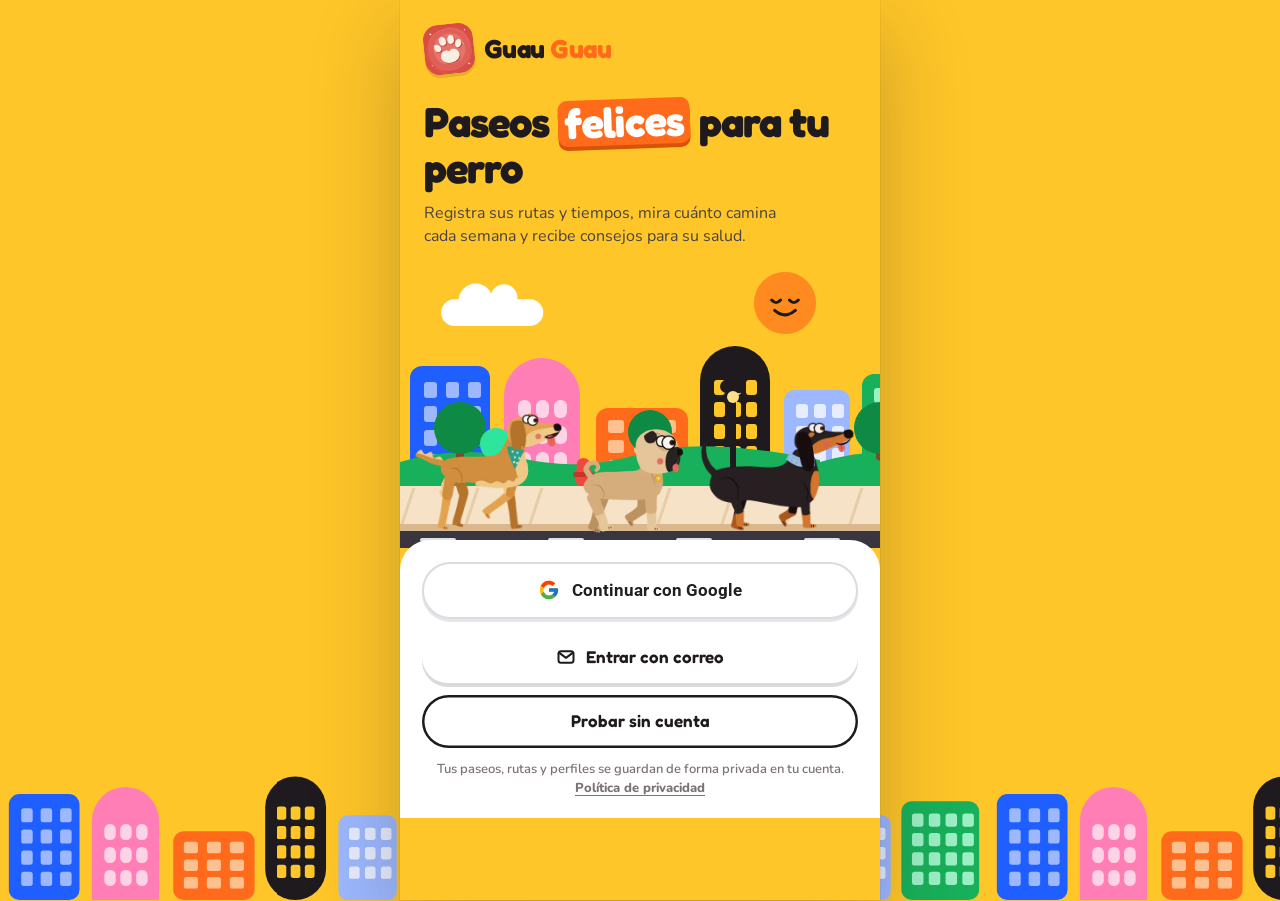
==== commit 12db68f0: "v11: listo para Google Play — privacidad, eliminar cuenta, iPhone/Android y limpieza" ====
--- a/index.html
+++ b/index.html
@@ -17,7 +17,7 @@
 <link rel="preconnect" href="https://fonts.gstatic.com" crossorigin>
 <link href="https://fonts.googleapis.com/css2?family=Fredoka:wght@500;600;700&family=Nunito:wght@500;600;700;800&family=Roboto:wght@500;700&family=Caveat:wght@600;700&display=swap" rel="stylesheet">
 <link rel="stylesheet" href="leaflet.css">
-<link rel="stylesheet" href="styles.css?v=10">
+<link rel="stylesheet" href="styles.css?v=11">
 </head>
 <body>
 <div class="desk-bg" id="deskBg" aria-hidden="true"></div>
@@ -42,7 +42,7 @@
       <button class="btn-google" id="googleBtn"><svg viewBox="0 0 48 48" aria-hidden="true"><path fill="#FFC107" d="M43.6 20.5H42V20H24v8h11.3C33.7 32.7 29.2 36 24 36c-6.6 0-12-5.4-12-12s5.4-12 12-12c3.1 0 5.8 1.2 7.9 3.1l5.7-5.7C34 6.1 29.3 4 24 4 12.9 4 4 12.9 4 24s8.9 20 20 20 20-8.9 20-20c0-1.3-.1-2.4-.4-3.5z"/><path fill="#FF3D00" d="m6.3 14.7 6.6 4.8C14.7 15.1 19 12 24 12c3.1 0 5.8 1.2 7.9 3.1l5.7-5.7C34 6.1 29.3 4 24 4 16.3 4 9.7 8.3 6.3 14.7z"/><path fill="#4CAF50" d="M24 44c5.2 0 9.9-2 13.4-5.2l-6.2-5.2C29.2 35.1 26.7 36 24 36c-5.2 0-9.6-3.3-11.3-8l-6.5 5C9.5 39.6 16.2 44 24 44z"/><path fill="#1976D2" d="M43.6 20.5H42V20H24v8h11.3c-.8 2.2-2.2 4.2-4.1 5.6l6.2 5.2C37 39.2 44 34 44 24c0-1.3-.1-2.4-.4-3.5z"/></svg>Continuar con Google</button>
       <button class="btn btn-white btn-block" id="otpBtn" data-action="otp"><svg viewBox="0 0 24 24" fill="none" stroke="currentColor" stroke-width="2.4" stroke-linecap="round" stroke-linejoin="round"><rect x="3" y="5" width="18" height="14" rx="3"/><path d="m4 7 8 6 8-6"/></svg>Entrar con correo</button>
       <button class="btn btn-ghost btn-block" id="demoBtn">Probar sin cuenta</button>
-      <p class="fine">Tus paseos, rutas y perfiles se guardan de forma privada en tu cuenta.</p>
+      <p class="fine">Tus paseos, rutas y perfiles se guardan de forma privada en tu cuenta. <button type="button" class="link-btn" data-action="privacy">Política de privacidad</button></p>
     </div>
   </section>
 
@@ -169,11 +169,11 @@
 <div class="tooltip" id="tooltip"></div>
 <div class="toast" id="toast" role="status" aria-live="polite"></div>
 
-<script src="app-nativa.js?v=10"></script>
+<script src="app-nativa.js?v=11"></script>
 <script src="leaflet.js"></script>
 <script src="supabase.js"></script>
 <script src="config.js"></script>
 <script>window.SALCHI_ASSETS={"caminando": "goku-caminando-sprite.webp", "ladeando": "goku-ladeando-sprite.webp", "durmiendo": "goku-durmiendo-sprite.webp", "cara": "goku-cara.webp", "logo": "logo-guau.webp", "ilu-feliz": "ilu-feliz.webp", "ilu-curioso": "ilu-curioso.webp", "ilu-guino": "ilu-guino.webp", "ilu-perfil": "ilu-perfil.webp", "ilu-dormilon": "ilu-dormilon.webp", "fondo-coral": "fondo-coral.webp", "fondo-huesitos": "fondo-huesitos.webp", "fondo-huellitas": "fondo-huellitas.webp", "fondo-nubes": "fondo-nubes.webp", "fondo-noche": "fondo-noche.webp", "pug:caminando": "pug-caminando-sprite.webp", "pug:ladeando": "pug-ladeando-sprite.webp", "pug:durmiendo": "pug-durmiendo-sprite.webp", "pug:cara": "pug-cara.webp", "pug:ilu-feliz": "ilu-pug-feliz.webp", "pug:ilu-curioso": "ilu-pug-curioso.webp", "pug:ilu-guino": "ilu-pug-guino.webp", "pug:ilu-perfil": "ilu-pug-perfil.webp", "pug:ilu-dormilon": "ilu-pug-dormilon.webp", "golden:caminando": "golden-caminando-sprite.webp", "golden:ladeando": "golden-ladeando-sprite.webp", "golden:durmiendo": "golden-durmiendo-sprite.webp", "golden:cara": "golden-cara.webp", "golden:ilu-feliz": "ilu-golden-feliz.webp", "golden:ilu-curioso": "ilu-golden-curioso.webp", "golden:ilu-guino": "ilu-golden-guino.webp", "golden:ilu-perfil": "ilu-golden-perfil.webp", "golden:ilu-dormilon": "ilu-golden-dormilon.webp"};</script>
-<script src="app.js?v=10"></script>
+<script src="app.js?v=11"></script>
 </body>
 </html>
--- a/styles.css
+++ b/styles.css
@@ -15,8 +15,9 @@
   --f-display:'Fredoka', ui-rounded, 'SF Pro Rounded', 'Nunito', system-ui, sans-serif;
   --f-body:'Nunito', ui-rounded, system-ui, -apple-system, 'Segoe UI', sans-serif;
   --app-w:480px;
-  --safe-b:env(safe-area-inset-bottom,0px);
-  --safe-t:env(safe-area-inset-top,0px);
+  /* iPhone: env(); Android (Capacitor 8): también inyecta --safe-area-inset-* */
+  --safe-b:max(env(safe-area-inset-bottom,0px),var(--safe-area-inset-bottom,0px));
+  --safe-t:max(env(safe-area-inset-top,0px),var(--safe-area-inset-top,0px));
 }
 *{box-sizing:border-box;-webkit-tap-highlight-color:transparent}
 [hidden]{display:none!important}
@@ -790,3 +791,7 @@
 .seg-raza button{font-size:13.5px;padding:9px 2px}
 .onb-head.pick{min-height:0;padding-bottom:42px}
 .onb-head.pick h1,.onb-head.pick p{max-width:none}
+
+/* v11 · privacidad y cuenta */
+.doc-frame{display:block;width:100%;height:68vh;border:0;border-radius:18px;background:#fff;box-shadow:inset 0 0 0 2px var(--line)}
+.login .fine .link-btn{font-size:inherit;color:inherit}
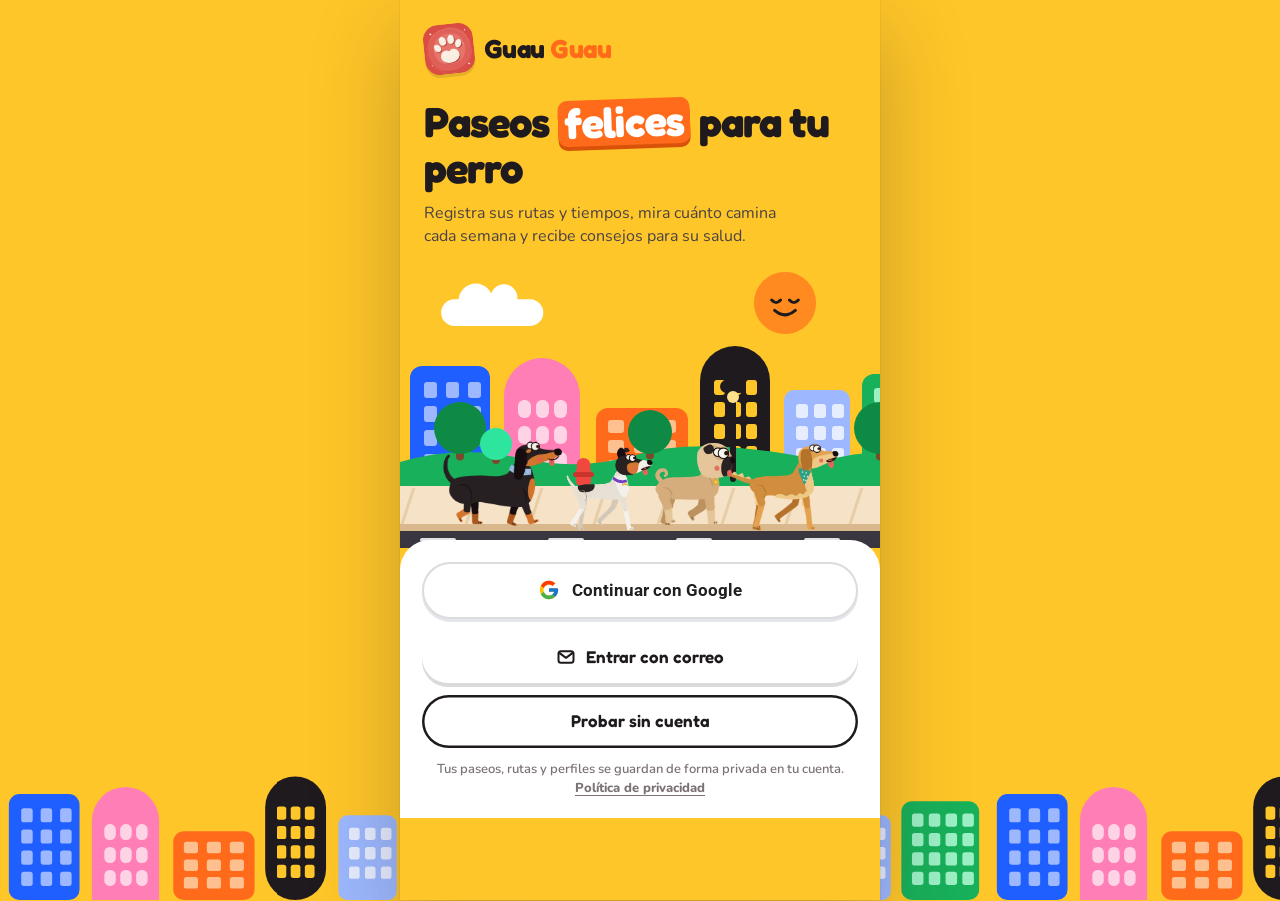
==== commit f90f6ae3: "v12: terrier chileno, manada en la carga, máximo 4 perros, íconos parejos y GPS con ahorro de baterí" ====
--- a/index.html
+++ b/index.html
@@ -17,7 +17,7 @@
 <link rel="preconnect" href="https://fonts.gstatic.com" crossorigin>
 <link href="https://fonts.googleapis.com/css2?family=Fredoka:wght@500;600;700&family=Nunito:wght@500;600;700;800&family=Roboto:wght@500;700&family=Caveat:wght@600;700&display=swap" rel="stylesheet">
 <link rel="stylesheet" href="leaflet.css">
-<link rel="stylesheet" href="styles.css?v=11">
+<link rel="stylesheet" href="styles.css?v=12">
 </head>
 <body>
 <div class="desk-bg" id="deskBg" aria-hidden="true"></div>
@@ -25,7 +25,7 @@
 
   <!-- ============ CARGANDO ============ -->
   <section class="screen loading on" id="scr-loading">
-    <div class="walk-scene" data-scene><img class="ws-dog" data-asset="caminando" alt=""></div>
+    <div class="walk-scene" data-scene></div>
     <p>Cargando…</p>
   </section>
 
@@ -36,7 +36,7 @@
       <h1>Paseos <span>felices</span> para tu perro</h1>
       <p>Registra sus rutas y tiempos, mira cuánto camina cada semana y recibe consejos para su salud.</p>
     </div>
-    <div class="walk-scene trio" data-scene><img class="ws-dog d1" data-asset="caminando" data-raza="golden" alt=""><img class="ws-dog d2" data-asset="caminando" data-raza="pug" alt=""><img class="ws-dog d3" data-asset="caminando" data-raza="salchicha" alt="Una salchicha, un pug y un golden caminando por la vereda"></div>
+    <div class="walk-scene" data-scene role="img" aria-label="Un golden, un pug, un terrier chileno y una salchicha caminando por la vereda"><div class="ws-pack n4"><img class="ws-dog" data-asset="caminando" data-raza="salchicha" alt=""><img class="ws-dog" data-asset="caminando" data-raza="terrier" alt=""><img class="ws-dog" data-asset="caminando" data-raza="pug" alt=""><img class="ws-dog" data-asset="caminando" data-raza="golden" alt=""></div></div>
     <div class="login-actions">
       <div class="config-warn" id="configWarn" hidden>Falta conectar Supabase: completa <b>config.js</b> para activar el login con Google. Mientras tanto puedes probar la app sin cuenta.</div>
       <button class="btn-google" id="googleBtn"><svg viewBox="0 0 48 48" aria-hidden="true"><path fill="#FFC107" d="M43.6 20.5H42V20H24v8h11.3C33.7 32.7 29.2 36 24 36c-6.6 0-12-5.4-12-12s5.4-12 12-12c3.1 0 5.8 1.2 7.9 3.1l5.7-5.7C34 6.1 29.3 4 24 4 12.9 4 4 12.9 4 24s8.9 20 20 20 20-8.9 20-20c0-1.3-.1-2.4-.4-3.5z"/><path fill="#FF3D00" d="m6.3 14.7 6.6 4.8C14.7 15.1 19 12 24 12c3.1 0 5.8 1.2 7.9 3.1l5.7-5.7C34 6.1 29.3 4 24 4 16.3 4 9.7 8.3 6.3 14.7z"/><path fill="#4CAF50" d="M24 44c5.2 0 9.9-2 13.4-5.2l-6.2-5.2C29.2 35.1 26.7 36 24 36c-5.2 0-9.6-3.3-11.3-8l-6.5 5C9.5 39.6 16.2 44 24 44z"/><path fill="#1976D2" d="M43.6 20.5H42V20H24v8h11.3c-.8 2.2-2.2 4.2-4.1 5.6l6.2 5.2C37 39.2 44 34 44 24c0-1.3-.1-2.4-.4-3.5z"/></svg>Continuar con Google</button>
@@ -116,11 +116,11 @@
     </div>
 
     <nav class="bnav" id="bnav" aria-label="Secciones">
-      <button data-go="perfil" class="on"><svg viewBox="0 0 24 24" fill="none" stroke="currentColor" stroke-width="2.4" stroke-linecap="round" stroke-linejoin="round"><path d="M4 21v-1a5 5 0 0 1 5-5h6a5 5 0 0 1 5 5v1"/><circle cx="12" cy="8" r="4"/></svg>Perfil</button>
-      <button data-go="rutas"><svg viewBox="0 0 24 24" fill="none" stroke="currentColor" stroke-width="2.4" stroke-linecap="round" stroke-linejoin="round"><circle cx="6" cy="19" r="2.5"/><circle cx="18" cy="5" r="2.5"/><path d="M8.5 19H16a3.5 3.5 0 0 0 0-7H8a3.5 3.5 0 0 1 0-7h7.5"/></svg>Rutas</button>
+      <button data-go="perfil" class="on"><svg viewBox="0 0 24 24" fill="none" stroke="currentColor" stroke-width="2.4" stroke-linecap="round" stroke-linejoin="round"><g transform="translate(12 12) scale(1.059) translate(-12 -12.5)" stroke-width="2.27"><path d="M4 21v-1a5 5 0 0 1 5-5h6a5 5 0 0 1 5 5v1"/><circle cx="12" cy="8" r="4"/></g></svg>Perfil</button>
+      <button data-go="rutas"><svg viewBox="0 0 24 24" fill="none" stroke="currentColor" stroke-width="2.4" stroke-linecap="round" stroke-linejoin="round"><g transform="translate(12 12) scale(0.947) translate(-12 -12)" stroke-width="2.53"><circle cx="6" cy="19" r="2.5"/><circle cx="18" cy="5" r="2.5"/><path d="M8.5 19H16a3.5 3.5 0 0 0 0-7H8a3.5 3.5 0 0 1 0-7h7.5"/></g></svg>Rutas</button>
       <button class="go" data-action="start-sheet" aria-label="Pasear"><span class="ball"><svg viewBox="0 0 24 24" fill="currentColor"><ellipse cx="6" cy="9.5" rx="2.1" ry="2.6"/><ellipse cx="10" cy="5.6" rx="2.1" ry="2.7"/><ellipse cx="14.6" cy="5.6" rx="2.1" ry="2.7"/><ellipse cx="18.4" cy="9.6" rx="2.1" ry="2.6"/><path d="M12.3 11c2.6 0 5.6 3.6 5.6 6.2 0 1.8-1.3 2.6-2.8 2.6-1.2 0-1.8-.6-2.8-.6s-1.7.6-2.9.6c-1.5 0-2.8-.8-2.8-2.6 0-2.6 3-6.2 5.7-6.2z"/></svg></span>Pasear</button>
-      <button data-go="stats"><svg viewBox="0 0 24 24" fill="none" stroke="currentColor" stroke-width="2.4" stroke-linecap="round" stroke-linejoin="round"><path d="M12 20s-7.5-4.6-7.5-10.2A4.3 4.3 0 0 1 12 7.2a4.3 4.3 0 0 1 7.5 2.6C19.5 15.4 12 20 12 20z"/><path d="M7.5 12.5h2.5l1.3-2.3 2 4.3 1.4-2h1.8"/></svg>Progreso</button>
-      <button data-go="ajustes"><svg viewBox="0 0 24 24" fill="none" stroke="currentColor" stroke-width="2.4" stroke-linecap="round" stroke-linejoin="round"><circle cx="12" cy="12" r="3"/><path d="M19.4 15a1.7 1.7 0 0 0 .3 1.8l.1.1a2 2 0 1 1-2.8 2.8l-.1-.1a1.7 1.7 0 0 0-1.8-.3 1.7 1.7 0 0 0-1 1.5V21a2 2 0 1 1-4 0v-.1a1.7 1.7 0 0 0-1.1-1.5 1.7 1.7 0 0 0-1.8.3l-.1.1a2 2 0 1 1-2.8-2.8l.1-.1a1.7 1.7 0 0 0 .3-1.8 1.7 1.7 0 0 0-1.5-1H3a2 2 0 1 1 0-4h.1a1.7 1.7 0 0 0 1.5-1.1 1.7 1.7 0 0 0-.3-1.8l-.1-.1a2 2 0 1 1 2.8-2.8l.1.1a1.7 1.7 0 0 0 1.8.3H9a1.7 1.7 0 0 0 1-1.5V3a2 2 0 1 1 4 0v.1a1.7 1.7 0 0 0 1 1.5 1.7 1.7 0 0 0 1.8-.3l.1-.1a2 2 0 1 1 2.8 2.8l-.1.1a1.7 1.7 0 0 0-.3 1.8V9a1.7 1.7 0 0 0 1.5 1H21a2 2 0 1 1 0 4h-.1a1.7 1.7 0 0 0-1.5 1z"/></svg>Ajustes</button>
+      <button data-go="stats"><svg viewBox="0 0 24 24" fill="none" stroke="currentColor" stroke-width="2.4" stroke-linecap="round" stroke-linejoin="round"><g transform="translate(12 12) scale(1.200) translate(-12 -12.88)" stroke-width="2.00"><path d="M12 20s-7.5-4.6-7.5-10.2A4.3 4.3 0 0 1 12 7.2a4.3 4.3 0 0 1 7.5 2.6C19.5 15.4 12 20 12 20z"/><path d="M7.5 12.5h2.5l1.3-2.3 2 4.3 1.4-2h1.8"/></g></svg>Progreso</button>
+      <button data-go="ajustes"><svg viewBox="0 0 24 24" fill="none" stroke="currentColor" stroke-width="2.4" stroke-linecap="round" stroke-linejoin="round"><g transform="translate(12 12) scale(0.841) translate(-12 -12)" stroke-width="2.85"><circle cx="12" cy="12" r="3"/><path d="M19.4 15a1.7 1.7 0 0 0 .3 1.8l.1.1a2 2 0 1 1-2.8 2.8l-.1-.1a1.7 1.7 0 0 0-1.8-.3 1.7 1.7 0 0 0-1 1.5V21a2 2 0 1 1-4 0v-.1a1.7 1.7 0 0 0-1.1-1.5 1.7 1.7 0 0 0-1.8.3l-.1.1a2 2 0 1 1-2.8-2.8l.1-.1a1.7 1.7 0 0 0 .3-1.8 1.7 1.7 0 0 0-1.5-1H3a2 2 0 1 1 0-4h.1a1.7 1.7 0 0 0 1.5-1.1 1.7 1.7 0 0 0-.3-1.8l-.1-.1a2 2 0 1 1 2.8-2.8l.1.1a1.7 1.7 0 0 0 1.8.3H9a1.7 1.7 0 0 0 1-1.5V3a2 2 0 1 1 4 0v.1a1.7 1.7 0 0 0 1 1.5 1.7 1.7 0 0 0 1.8-.3l.1-.1a2 2 0 1 1 2.8 2.8l-.1.1a1.7 1.7 0 0 0-.3 1.8V9a1.7 1.7 0 0 0 1.5 1H21a2 2 0 1 1 0 4h-.1a1.7 1.7 0 0 0-1.5 1z"/></g></svg>Ajustes</button>
     </nav>
   </section>
 
@@ -169,11 +169,11 @@
 <div class="tooltip" id="tooltip"></div>
 <div class="toast" id="toast" role="status" aria-live="polite"></div>
 
-<script src="app-nativa.js?v=11"></script>
+<script src="app-nativa.js?v=12"></script>
 <script src="leaflet.js"></script>
 <script src="supabase.js"></script>
 <script src="config.js"></script>
-<script>window.SALCHI_ASSETS={"caminando": "goku-caminando-sprite.webp", "ladeando": "goku-ladeando-sprite.webp", "durmiendo": "goku-durmiendo-sprite.webp", "cara": "goku-cara.webp", "logo": "logo-guau.webp", "ilu-feliz": "ilu-feliz.webp", "ilu-curioso": "ilu-curioso.webp", "ilu-guino": "ilu-guino.webp", "ilu-perfil": "ilu-perfil.webp", "ilu-dormilon": "ilu-dormilon.webp", "fondo-coral": "fondo-coral.webp", "fondo-huesitos": "fondo-huesitos.webp", "fondo-huellitas": "fondo-huellitas.webp", "fondo-nubes": "fondo-nubes.webp", "fondo-noche": "fondo-noche.webp", "pug:caminando": "pug-caminando-sprite.webp", "pug:ladeando": "pug-ladeando-sprite.webp", "pug:durmiendo": "pug-durmiendo-sprite.webp", "pug:cara": "pug-cara.webp", "pug:ilu-feliz": "ilu-pug-feliz.webp", "pug:ilu-curioso": "ilu-pug-curioso.webp", "pug:ilu-guino": "ilu-pug-guino.webp", "pug:ilu-perfil": "ilu-pug-perfil.webp", "pug:ilu-dormilon": "ilu-pug-dormilon.webp", "golden:caminando": "golden-caminando-sprite.webp", "golden:ladeando": "golden-ladeando-sprite.webp", "golden:durmiendo": "golden-durmiendo-sprite.webp", "golden:cara": "golden-cara.webp", "golden:ilu-feliz": "ilu-golden-feliz.webp", "golden:ilu-curioso": "ilu-golden-curioso.webp", "golden:ilu-guino": "ilu-golden-guino.webp", "golden:ilu-perfil": "ilu-golden-perfil.webp", "golden:ilu-dormilon": "ilu-golden-dormilon.webp"};</script>
-<script src="app.js?v=11"></script>
+<script>window.SALCHI_ASSETS={"caminando": "goku-caminando-sprite.webp", "ladeando": "goku-ladeando-sprite.webp", "durmiendo": "goku-durmiendo-sprite.webp", "cara": "goku-cara.webp", "logo": "logo-guau.webp", "ilu-feliz": "ilu-feliz.webp", "ilu-curioso": "ilu-curioso.webp", "ilu-guino": "ilu-guino.webp", "ilu-perfil": "ilu-perfil.webp", "ilu-dormilon": "ilu-dormilon.webp", "fondo-coral": "fondo-coral.webp", "fondo-huesitos": "fondo-huesitos.webp", "fondo-huellitas": "fondo-huellitas.webp", "fondo-nubes": "fondo-nubes.webp", "fondo-noche": "fondo-noche.webp", "pug:caminando": "pug-caminando-sprite.webp", "pug:ladeando": "pug-ladeando-sprite.webp", "pug:durmiendo": "pug-durmiendo-sprite.webp", "pug:cara": "pug-cara.webp", "pug:ilu-feliz": "ilu-pug-feliz.webp", "pug:ilu-curioso": "ilu-pug-curioso.webp", "pug:ilu-guino": "ilu-pug-guino.webp", "pug:ilu-perfil": "ilu-pug-perfil.webp", "pug:ilu-dormilon": "ilu-pug-dormilon.webp", "golden:caminando": "golden-caminando-sprite.webp", "golden:ladeando": "golden-ladeando-sprite.webp", "golden:durmiendo": "golden-durmiendo-sprite.webp", "golden:cara": "golden-cara.webp", "golden:ilu-feliz": "ilu-golden-feliz.webp", "golden:ilu-curioso": "ilu-golden-curioso.webp", "golden:ilu-guino": "ilu-golden-guino.webp", "golden:ilu-perfil": "ilu-golden-perfil.webp", "golden:ilu-dormilon": "ilu-golden-dormilon.webp", "terrier:caminando": "terrier-caminando-sprite.webp", "terrier:ladeando": "terrier-ladeando-sprite.webp", "terrier:durmiendo": "terrier-durmiendo-sprite.webp", "terrier:cara": "terrier-cara.webp", "terrier:ilu-feliz": "ilu-terrier-feliz.webp", "terrier:ilu-curioso": "ilu-terrier-curioso.webp", "terrier:ilu-guino": "ilu-terrier-guino.webp", "terrier:ilu-perfil": "ilu-terrier-perfil.webp", "terrier:ilu-dormilon": "ilu-terrier-dormilon.webp"};</script>
+<script src="app.js?v=12"></script>
 </body>
 </html>
--- a/styles.css
+++ b/styles.css
@@ -753,21 +753,19 @@
    v10 · Guau Guau: razas (salchicha, pug, golden y "otra")
    ========================================================= */
 .logo-img{width:50px;height:50px;border-radius:15px;transform:rotate(-6deg);box-shadow:0 3px 0 rgba(30,26,29,.12)}
-/* Login: los tres perros paseando juntos */
-.walk-scene.trio .ws-dog{transform:none;bottom:16px}
-.walk-scene.trio .ws-dog.d1{width:31%;max-width:150px;left:3%}
-.walk-scene.trio .ws-dog.d2{width:24%;max-width:112px;left:36%;bottom:14px}
-.walk-scene.trio .ws-dog.d3{width:33%;max-width:158px;left:62%}
 /* Tamaños por raza donde el perro aparece solo */
 .ws-dog[data-look=pug]{width:160px}
 .ws-dog[data-look=golden]{width:190px}
+.ws-dog[data-look=terrier]{width:180px}
 .pg-dog[data-look=pug]{max-width:178px}
 .pg-dog[data-look=golden]{max-width:200px}
-.pg-dog.sleep[data-look=pug],.pg-dog.sleep[data-look=golden]{width:56%;max-width:215px;bottom:8px}
-.onb-head [data-look=pug],.onb-head [data-look=golden]{width:42%;bottom:-26px}
-.sheet-head [data-look=pug],.sheet-head [data-look=golden]{width:78px}
-.sleep-card [data-look=pug],.sleep-card [data-look=golden]{width:86%;justify-self:center;transform:translate(4px,10px)}
-.empty [data-look=pug],.empty [data-look=golden]{width:46%;max-width:180px}
+.pg-dog[data-look=terrier]{max-width:180px}
+.pg-dog.sleep[data-look=pug],.pg-dog.sleep[data-look=golden],.pg-dog.sleep[data-look=terrier]{width:56%;max-width:215px;bottom:8px}
+.onb-head [data-look=pug],.onb-head [data-look=golden],.onb-head [data-look=terrier]{width:42%;bottom:-26px}
+.onb-head [data-look=terrier]{width:39%}
+.sheet-head [data-look=pug],.sheet-head [data-look=golden],.sheet-head [data-look=terrier]{width:78px}
+.sleep-card [data-look=pug],.sleep-card [data-look=golden],.sleep-card [data-look=terrier]{width:86%;justify-self:center;transform:translate(4px,10px)}
+.empty [data-look=pug],.empty [data-look=golden],.empty [data-look=terrier]{width:46%;max-width:180px}
 
 /* Onboarding: elegir la raza */
 .raza-pick{margin-bottom:6px}
@@ -780,18 +778,42 @@
 .rc-salchicha{background:var(--yellow-3)}
 .rc-pug{background:var(--orange-3)}
 .rc-golden{background:var(--green-3)}
+.rc-terrier{background:var(--blue-3)}
 .rc-otra{background:#fff;box-shadow:inset 0 0 0 2.5px var(--line)}
 .rc-q{display:grid;place-items:center;width:92px;height:92px;margin:16px auto 22px;border-radius:50%;background:var(--blue-3);color:var(--blue);font-family:var(--f-display);font-weight:600;font-size:52px}
+/* "No está mi perro" ocupa toda la fila, en horizontal */
+.raza-card.rc-otra{grid-column:1/-1;flex-direction:row;justify-content:flex-start;gap:14px;padding:12px 16px;text-align:left}
+.rc-otra .rc-q{width:52px;height:52px;margin:0;font-size:30px;flex:0 0 auto}
+.rc-otra b{font-size:19px}
+.rc-otra .rc-txt{display:flex;flex-direction:column;gap:2px;min-width:0}
 .raza-card.on{box-shadow:0 0 0 3px var(--ink)}
 .raza-otra{margin-top:14px;background:#fff;border-radius:22px;padding:16px;box-shadow:0 3px 0 var(--line);display:flex;flex-direction:column;gap:10px}
 .raza-otra .hint{margin:0}
 .raza-chip{display:inline-flex;align-items:center;gap:8px;border:0;background:#fff;border-radius:999px;padding:8px 14px 8px 10px;font:inherit;font-weight:800;color:var(--ink);box-shadow:0 2px 0 var(--line);margin-bottom:14px}
 .raza-chip svg{width:20px;height:20px;color:var(--orange)}
 .raza-chip small{font-size:13px;color:var(--orange);font-weight:800;margin-left:2px}
-.seg-raza button{font-size:13.5px;padding:9px 2px}
+.seg-raza{flex-wrap:wrap}
+.seg-raza button{font-size:13.5px;padding:9px 2px;flex:1 1 28%}
 .onb-head.pick{min-height:0;padding-bottom:42px}
 .onb-head.pick h1,.onb-head.pick p{max-width:none}
 
 /* v11 · privacidad y cuenta */
 .doc-frame{display:block;width:100%;height:68vh;border:0;border-radius:18px;background:#fff;box-shadow:inset 0 0 0 2px var(--line)}
 .login .fine .link-btn{font-size:inherit;color:inherit}
+
+/* =========================================================
+   v12 · Terrier chileno, la manada y máximo 4 perros
+   ========================================================= */
+/* La manada camina junta (carga y login): de 1 a 4 perros */
+.ws-pack{position:absolute;left:0;right:0;bottom:16px;z-index:3;display:flex;justify-content:center;align-items:flex-end;padding:0 3%;pointer-events:none}
+.ws-pack .ws-dog{position:relative;left:auto;bottom:auto;transform:none;flex:0 1 auto;min-width:0;width:calc(var(--w,190px) * var(--s,1))}
+.ws-pack .ws-dog[data-look=salchicha]{--w:230px}
+.ws-pack .ws-dog[data-look=pug]{--w:165px}
+.ws-pack .ws-dog[data-look=golden]{--w:205px}
+.ws-pack .ws-dog[data-look=terrier]{--w:180px}
+.ws-pack.n2{--s:.8}
+.ws-pack.n3{--s:.64}
+.ws-pack.n4{--s:.54}
+.ws-pack .ws-dog+.ws-dog{margin-left:-1.5%}
+.ws-pack.n3 .ws-dog:nth-child(2),.ws-pack.n4 .ws-dog:nth-child(odd){margin-bottom:5px}
+.li.dim,.opt.dim{opacity:.55}
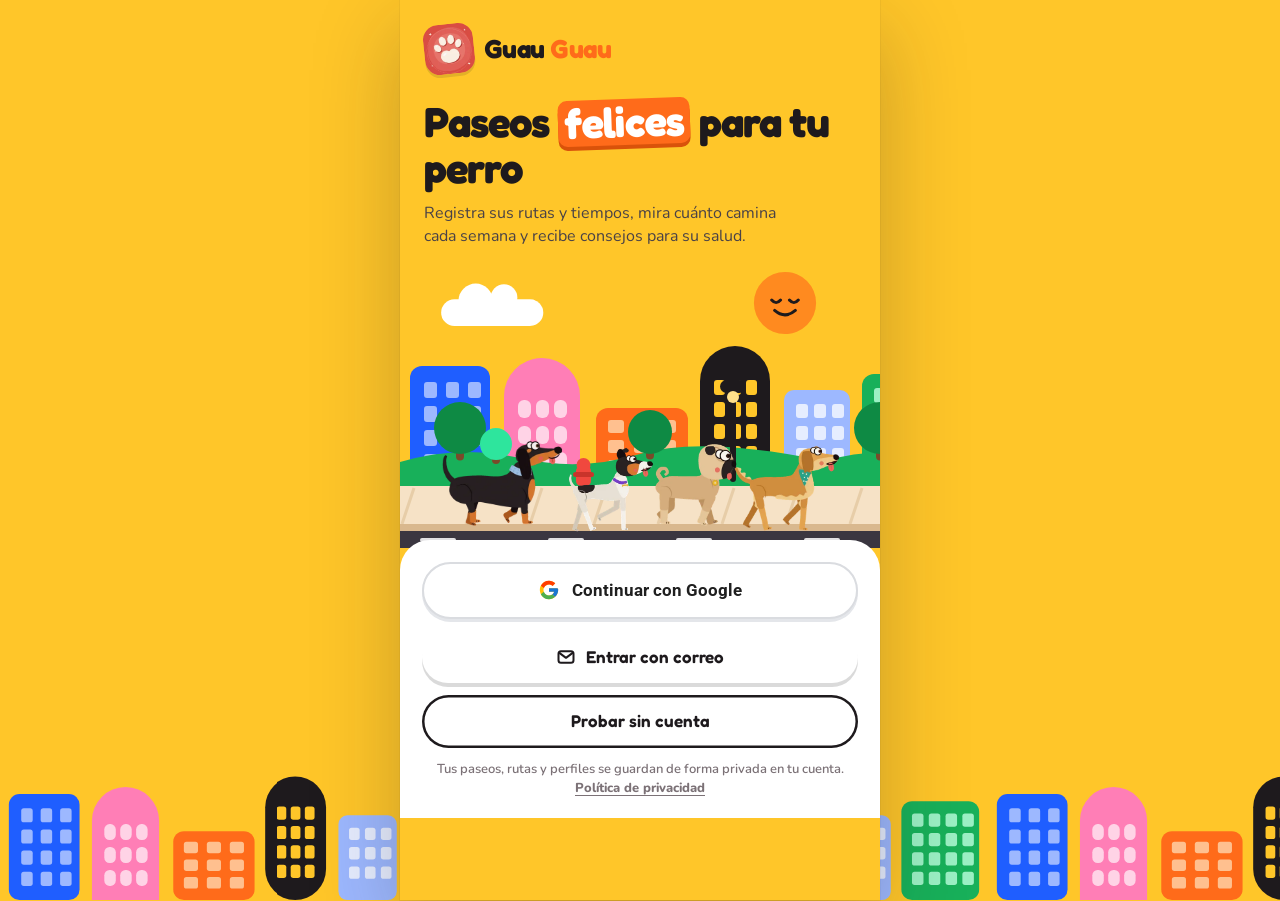
==== commit 4c6108bb: "v13: paseo en vivo de la familia, repetición del paseo en el mapa, aviso que no se traba, menú del p" ====
--- a/index.html
+++ b/index.html
@@ -17,10 +17,11 @@
 <link rel="preconnect" href="https://fonts.gstatic.com" crossorigin>
 <link href="https://fonts.googleapis.com/css2?family=Fredoka:wght@500;600;700&family=Nunito:wght@500;600;700;800&family=Roboto:wght@500;700&family=Caveat:wght@600;700&display=swap" rel="stylesheet">
 <link rel="stylesheet" href="leaflet.css">
-<link rel="stylesheet" href="styles.css?v=12">
+<link rel="stylesheet" href="styles.css?v=13">
 </head>
 <body>
 <div class="desk-bg" id="deskBg" aria-hidden="true"></div>
+<div class="rotar" aria-live="polite"><svg viewBox="0 0 24 24" fill="none" stroke="currentColor" stroke-width="2.2" stroke-linecap="round" stroke-linejoin="round" aria-hidden="true"><rect x="7" y="2.5" width="10" height="19" rx="2.5"/><path d="M11 18.5h2"/></svg><b>Gira tu teléfono</b><span>Guau Guau se usa en vertical</span></div>
 <div class="app" id="app">
 
   <!-- ============ CARGANDO ============ -->
@@ -169,11 +170,11 @@
 <div class="tooltip" id="tooltip"></div>
 <div class="toast" id="toast" role="status" aria-live="polite"></div>
 
-<script src="app-nativa.js?v=12"></script>
+<script src="app-nativa.js?v=13"></script>
 <script src="leaflet.js"></script>
 <script src="supabase.js"></script>
 <script src="config.js"></script>
 <script>window.SALCHI_ASSETS={"caminando": "goku-caminando-sprite.webp", "ladeando": "goku-ladeando-sprite.webp", "durmiendo": "goku-durmiendo-sprite.webp", "cara": "goku-cara.webp", "logo": "logo-guau.webp", "ilu-feliz": "ilu-feliz.webp", "ilu-curioso": "ilu-curioso.webp", "ilu-guino": "ilu-guino.webp", "ilu-perfil": "ilu-perfil.webp", "ilu-dormilon": "ilu-dormilon.webp", "fondo-coral": "fondo-coral.webp", "fondo-huesitos": "fondo-huesitos.webp", "fondo-huellitas": "fondo-huellitas.webp", "fondo-nubes": "fondo-nubes.webp", "fondo-noche": "fondo-noche.webp", "pug:caminando": "pug-caminando-sprite.webp", "pug:ladeando": "pug-ladeando-sprite.webp", "pug:durmiendo": "pug-durmiendo-sprite.webp", "pug:cara": "pug-cara.webp", "pug:ilu-feliz": "ilu-pug-feliz.webp", "pug:ilu-curioso": "ilu-pug-curioso.webp", "pug:ilu-guino": "ilu-pug-guino.webp", "pug:ilu-perfil": "ilu-pug-perfil.webp", "pug:ilu-dormilon": "ilu-pug-dormilon.webp", "golden:caminando": "golden-caminando-sprite.webp", "golden:ladeando": "golden-ladeando-sprite.webp", "golden:durmiendo": "golden-durmiendo-sprite.webp", "golden:cara": "golden-cara.webp", "golden:ilu-feliz": "ilu-golden-feliz.webp", "golden:ilu-curioso": "ilu-golden-curioso.webp", "golden:ilu-guino": "ilu-golden-guino.webp", "golden:ilu-perfil": "ilu-golden-perfil.webp", "golden:ilu-dormilon": "ilu-golden-dormilon.webp", "terrier:caminando": "terrier-caminando-sprite.webp", "terrier:ladeando": "terrier-ladeando-sprite.webp", "terrier:durmiendo": "terrier-durmiendo-sprite.webp", "terrier:cara": "terrier-cara.webp", "terrier:ilu-feliz": "ilu-terrier-feliz.webp", "terrier:ilu-curioso": "ilu-terrier-curioso.webp", "terrier:ilu-guino": "ilu-terrier-guino.webp", "terrier:ilu-perfil": "ilu-terrier-perfil.webp", "terrier:ilu-dormilon": "ilu-terrier-dormilon.webp"};</script>
-<script src="app.js?v=12"></script>
+<script src="app.js?v=13"></script>
 </body>
 </html>
--- a/styles.css
+++ b/styles.css
@@ -733,12 +733,14 @@
 .sync-card .li{border-bottom:0;padding-top:0}
 
 /* Aviso: alguien de la familia paseó al perro */
-.fam-banner{position:fixed;left:50%;top:calc(10px + var(--safe-t));z-index:120;width:min(calc(100% - 20px),calc(var(--app-w) - 20px));display:flex;align-items:center;gap:12px;background:var(--ink);color:#fff;border-radius:22px;padding:10px 12px;box-shadow:0 12px 30px rgba(30,26,29,.35);transform:translate(-50%,calc(-100% - 30px));transition:transform .45s cubic-bezier(.2,.9,.25,1.15);cursor:pointer}
-.fam-banner.on{transform:translate(-50%,0)}
+.fam-banner{position:fixed;left:50%;top:calc(10px + var(--safe-t));z-index:120;width:min(calc(100% - 20px),calc(var(--app-w) - 20px));display:flex;align-items:center;gap:12px;background:var(--ink);color:#fff;border-radius:22px;padding:10px 12px;box-shadow:0 12px 30px rgba(30,26,29,.35);transform:translate(-50%,calc(-100% - 24px - var(--safe-t)));opacity:0;visibility:hidden;touch-action:none;user-select:none;-webkit-user-select:none;transition:transform .45s cubic-bezier(.2,.9,.25,1.15),opacity .3s,visibility 0s linear .45s;cursor:pointer}
+.fam-banner.on{transform:translate(-50%,0);opacity:1;visibility:visible;transition:transform .45s cubic-bezier(.2,.9,.25,1.15),opacity .2s,visibility 0s}
 .fam-banner img{width:44px;height:44px;border-radius:50%;background:var(--yellow);object-fit:cover;flex:none}
 .fam-banner>div{flex:1;min-width:0}
 .fam-banner b{display:block;font-family:var(--f-display);font-weight:600;font-size:16px;line-height:1.15}
 .fam-banner small{display:block;font-size:13px;font-weight:700;opacity:.75;white-space:nowrap;overflow:hidden;text-overflow:ellipsis}
+.fam-banner .fb-x{flex:none;width:30px;height:30px;margin:-4px -4px -4px -6px;display:grid;place-items:center;border-radius:50%;color:#fff;opacity:.7}
+.fam-banner .fb-x svg{width:16px;height:16px}
 .fam-banner .fb-btn{flex:none;background:var(--yellow);color:var(--ink);border-radius:999px;padding:8px 12px;font-weight:900;font-size:13px}
 
 /* Ver la ruta de un paseo */
@@ -817,3 +819,49 @@
 .ws-pack .ws-dog+.ws-dog{margin-left:-1.5%}
 .ws-pack.n3 .ws-dog:nth-child(2),.ws-pack.n4 .ws-dog:nth-child(odd){margin-bottom:5px}
 .li.dim,.opt.dim{opacity:.55}
+
+/* =========================================================
+   v13 · Paseo en vivo, repetición, menú del perro y solo vertical
+   ========================================================= */
+/* Píldora: alguien de la familia está paseando ahora */
+.vivo-pill{position:fixed;left:50%;bottom:calc(132px + var(--safe-b));transform:translateX(-50%);z-index:35;display:flex;align-items:center;gap:10px;max-width:min(calc(100% - 24px),calc(var(--app-w) - 24px));background:var(--ink);color:#fff;border-radius:999px;padding:6px 8px 6px 6px;box-shadow:0 10px 26px rgba(30,26,29,.3);cursor:pointer;animation:vpIn .35s cubic-bezier(.2,.9,.25,1.15)}
+.vivo-pill[hidden]{display:none}
+@keyframes vpIn{from{transform:translate(-50%,20px);opacity:0}}
+.vivo-pill img{width:38px;height:38px;border-radius:50%;background:var(--yellow);object-fit:cover;flex:none}
+.vivo-pill span{min-width:0;display:flex;flex-direction:column}
+.vivo-pill b{font-family:var(--f-display);font-weight:600;font-size:15px;line-height:1.15;white-space:nowrap;overflow:hidden;text-overflow:ellipsis}
+.vivo-pill small{font-size:12.5px;font-weight:800;opacity:.8;white-space:nowrap;display:flex;align-items:center;gap:6px}
+.vivo-pill em{font-style:normal;flex:none;background:var(--yellow);color:var(--ink);border-radius:999px;padding:7px 12px;font-weight:900;font-size:13px}
+.vivo-dot{display:inline-block;width:9px;height:9px;border-radius:50%;background:#FF3B30;flex:none;box-shadow:0 0 0 0 rgba(255,59,48,.6);animation:vivoPulse 1.6s infinite}
+@keyframes vivoPulse{70%{box-shadow:0 0 0 7px rgba(255,59,48,0)}100%{box-shadow:0 0 0 0 rgba(255,59,48,0)}}
+.vivo-pill.stale .vivo-dot,.vv-sub.stale .vivo-dot,.vv-sub.fin .vivo-dot{background:#9A9196;animation:none}
+.vv-sub{display:flex;align-items:center;gap:6px;flex-wrap:wrap}
+.vivo-map{height:min(52vh,420px)}
+.vv-centrar{margin:-4px auto 12px;display:flex}
+/* Repetir un paseo terminado */
+.replay{display:flex;align-items:center;gap:10px;margin:-4px 0 14px}
+.replay[hidden]{display:none}
+.rp-btn{flex:none;width:42px;height:42px;border:0;border-radius:50%;background:var(--orange);color:#fff;display:grid;place-items:center;box-shadow:0 3px 0 var(--orange-d)}
+.rp-btn svg{width:20px;height:20px}
+.replay input[type=range]{flex:1;min-width:0;accent-color:var(--orange)}
+.replay span{flex:none;font-weight:800;font-size:13px;color:var(--ink-2);font-variant-numeric:tabular-nums;min-width:86px;text-align:right}
+/* Menú del perro (mantener apretado) */
+[data-switch-dog]{-webkit-touch-callout:none;-webkit-user-select:none;user-select:none;transition:transform .18s,background-color .18s}
+[data-switch-dog] img{-webkit-user-drag:none;pointer-events:none}
+[data-switch-dog].lp-press{transform:scale(.97);background-color:var(--cream)}
+.lp-hint{margin:-6px 0 8px}
+.dm-head{align-items:center}
+.dm-av{width:64px;height:64px;border-radius:50%;overflow:hidden;background:var(--yellow);flex:none;border:3px solid #fff;box-shadow:0 3px 0 var(--line)}
+.dm-av img{width:100%;height:100%;object-fit:cover}
+.dm-list{display:flex;flex-direction:column;gap:2px}
+.dm-ic{display:grid;place-items:center}
+.dm-ic svg{width:24px;height:24px}
+.dm-danger b{color:var(--red)}
+.dm-danger .dm-ic{background:#FDE3E1;color:var(--red)}
+/* Solo vertical: si giran el teléfono */
+.rotar{display:none}
+body.girado .rotar{display:flex;position:fixed;inset:0;z-index:9999;background:var(--yellow);flex-direction:column;align-items:center;justify-content:center;gap:10px;text-align:center;padding:24px}
+.rotar svg{width:64px;height:64px;color:var(--ink);animation:rotarTel 2.2s ease-in-out infinite}
+@keyframes rotarTel{0%,30%{transform:rotate(-90deg)}60%,100%{transform:rotate(0)}}
+.rotar b{font-family:var(--f-display);font-weight:600;font-size:24px}
+.rotar span{font-weight:700;color:var(--ink-2)}
